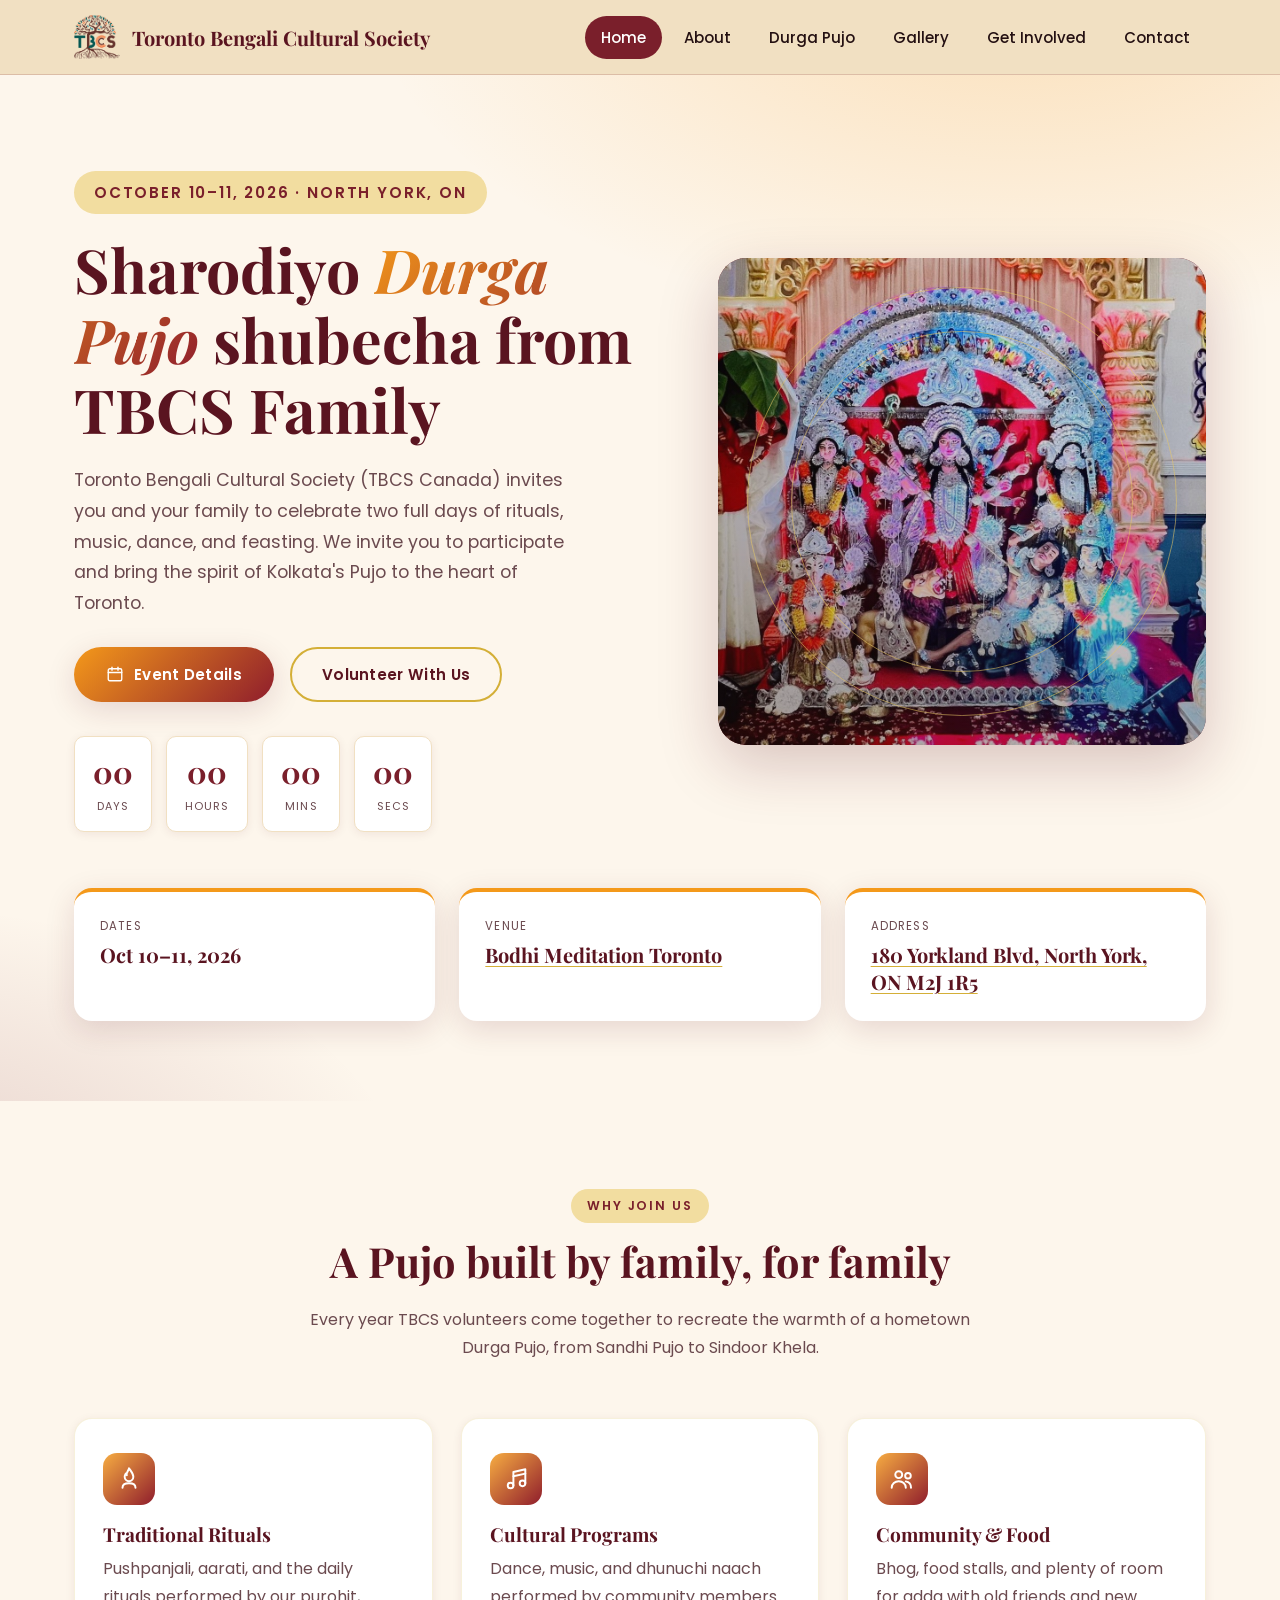
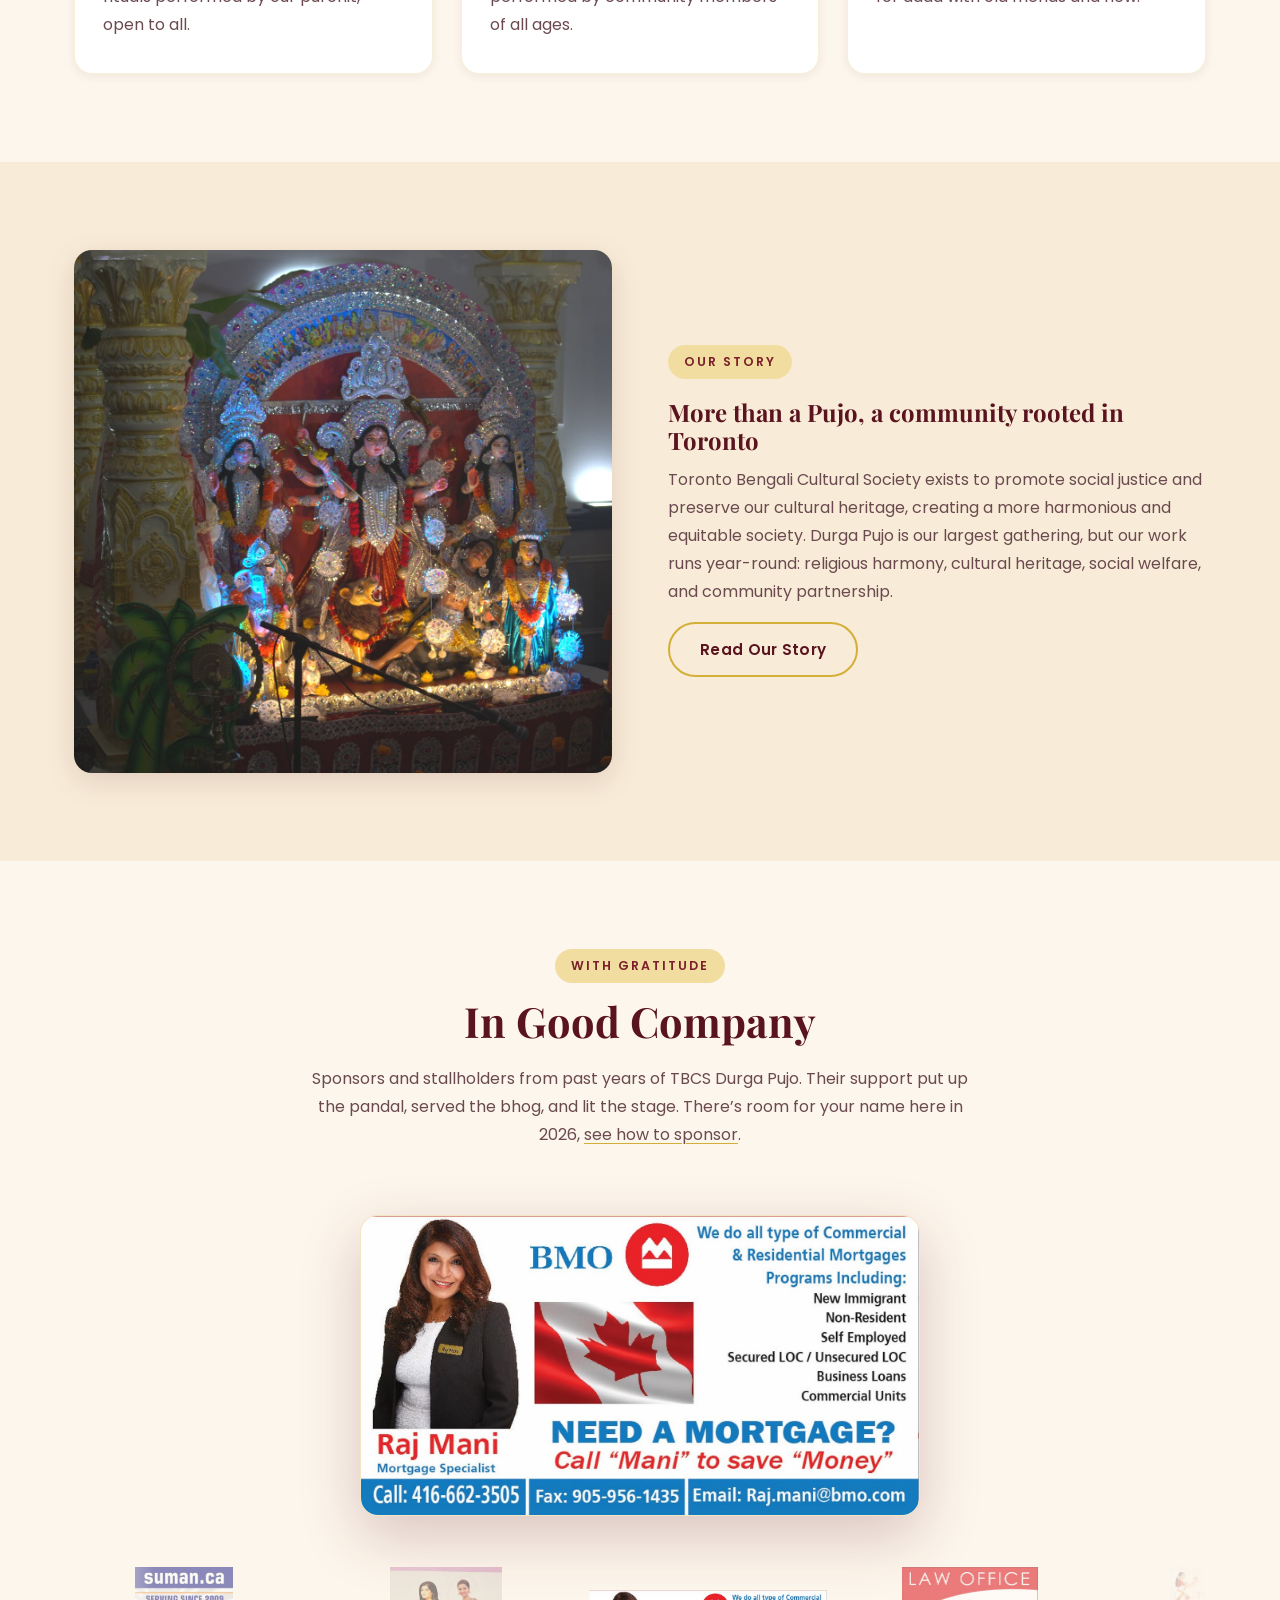
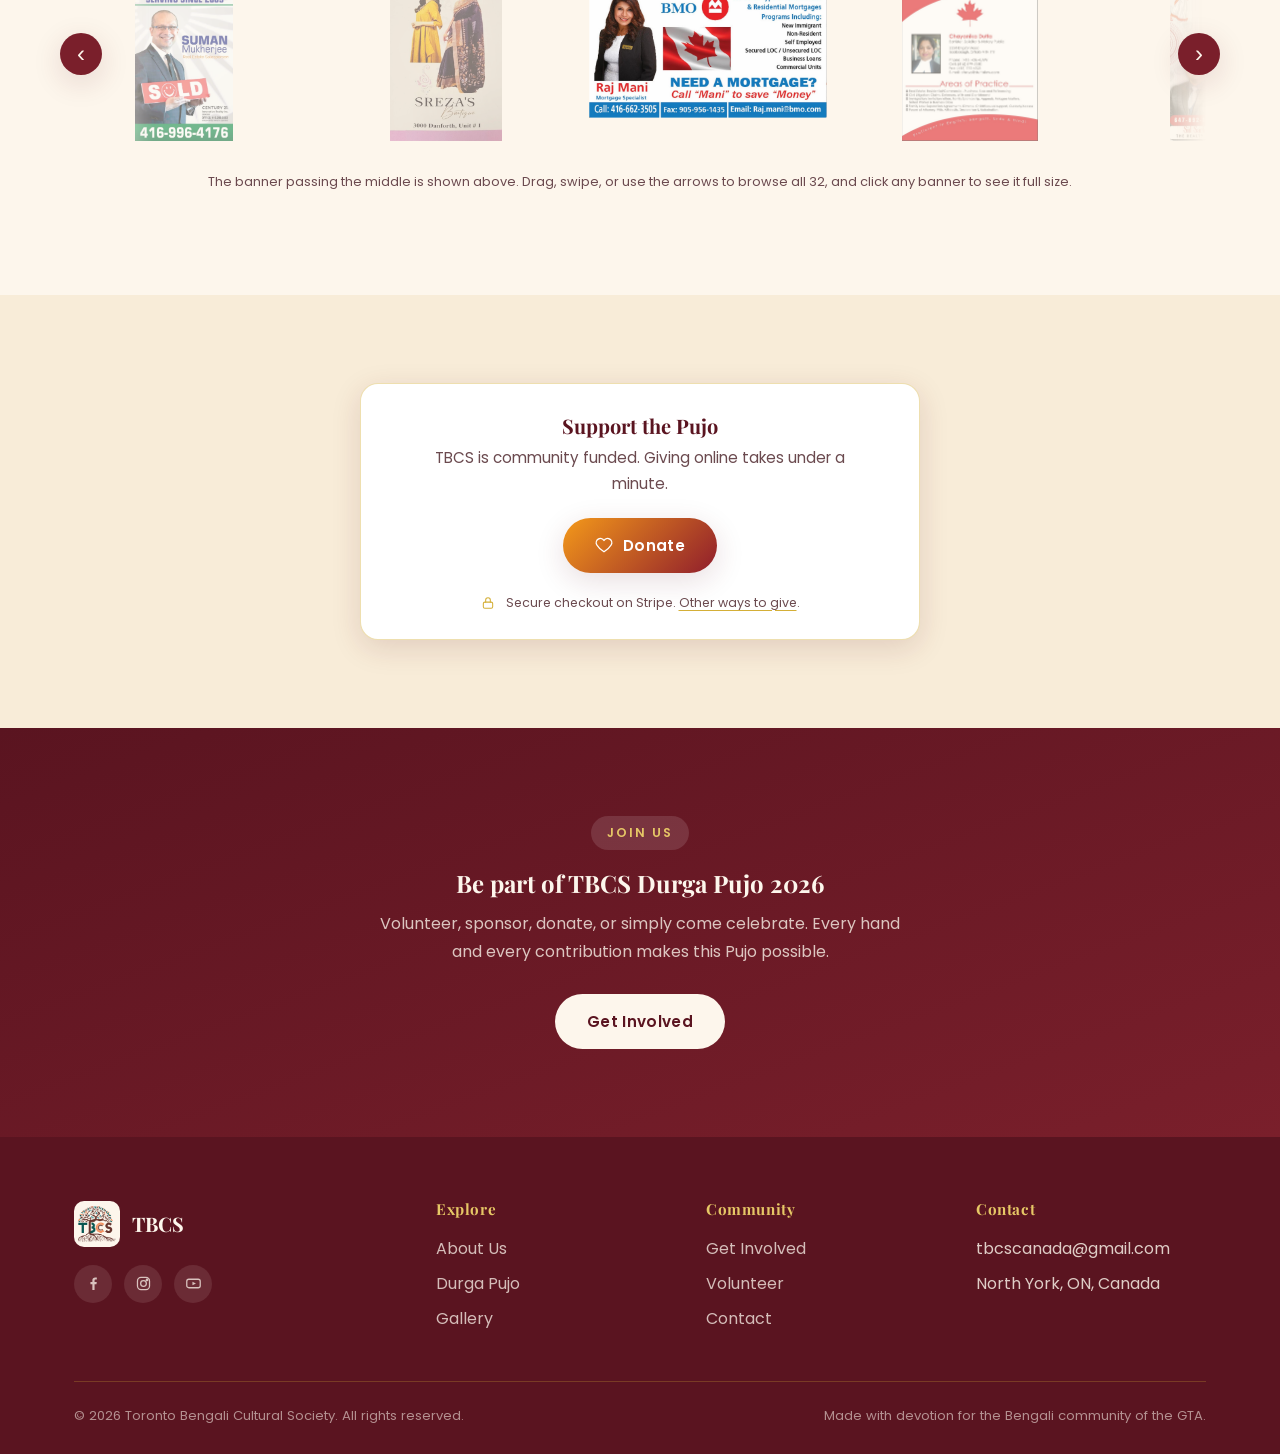
==== index.html @ 7eaf8b59 "Put a compact donate panel on the home page Giving was two clicks away from the page most people lan" ====
<!DOCTYPE html>
<html lang="en">
<head>
<meta charset="UTF-8">
<meta name="viewport" content="width=device-width, initial-scale=1.0">
<title>TBCS Durga Pujo | Toronto Bengali Cultural Society</title>
<meta name="description" content="Join Toronto Bengali Cultural Society (TBCS) for our annual Durga Pujo celebration of rituals, cultural programs, food, and community.">
<link rel="icon" href="images/favicon.png" type="image/png">
<link rel="preconnect" href="https://fonts.googleapis.com">
<link rel="stylesheet" href="css/style.css?v=8ad9af71">
</head>
<body>

<header class="site-header">
  <div class="container nav-inner">
    <a href="index.html" class="brand" title="Toronto Bengali Cultural Society">
      <span class="brand-mark"><img src="images/logo-tree.png" alt="Toronto Bengali Cultural Society logo"></span>
      <span class="brand-text">Toronto Bengali Cultural Society</span>
    </a>
    <nav>
      <ul class="nav-links">
        <li><a href="index.html">Home</a></li>
        <li><a href="about.html">About</a></li>
        <li><a href="events.html">Durga Pujo</a></li>
        <li><a href="gallery.html">Gallery</a></li>
        <li><a href="donate.html">Get Involved</a></li>
        <li><a href="contact.html">Contact</a></li>
      </ul>
    </nav>
    <button class="nav-toggle" aria-label="Toggle navigation" aria-expanded="false">
      <span></span><span></span><span></span>
    </button>
  </div>
</header>

<main>

  <!-- Hero -->
  <section class="hero">
    <div class="container hero-inner">
      <div>
        <span class="eyebrow">October 10&ndash;11, 2026 &middot; North York, ON</span>
        <h1>Sharodiyo <em>Durga Pujo</em> shubecha from TBCS Family</h1>
        <p class="hero-lede">Toronto Bengali Cultural Society (TBCS Canada) invites you and your family to celebrate two full days of rituals, music, dance, and feasting. We invite you to participate and bring the spirit of Kolkata's Pujo to the heart of Toronto.</p>
        <div class="hero-actions">
          <a href="events.html" class="btn btn-primary">
            <svg width="18" height="18" viewBox="0 0 24 24" fill="none" stroke="currentColor" stroke-width="1.8" stroke-linecap="round" stroke-linejoin="round"><rect x="3" y="5" width="18" height="16" rx="2"/><path d="M3 10h18"/><path d="M8 3v4"/><path d="M16 3v4"/></svg>
            Event Details
          </a>
          <a href="donate.html#volunteer" class="btn btn-outline">Volunteer With Us</a>
        </div>

        <div class="countdown" data-countdown="2026-10-10T08:00:00" aria-label="Countdown to Durga Pujo">
          <div class="unit"><span class="num" data-days>00</span><span class="label">Days</span></div>
          <div class="unit"><span class="num" data-hours>00</span><span class="label">Hours</span></div>
          <div class="unit"><span class="num" data-minutes>00</span><span class="label">Mins</span></div>
          <div class="unit"><span class="num" data-seconds>00</span><span class="label">Secs</span></div>
        </div>
      </div>

      <div class="hero-art">
        <img src="images/hero-durga-idol.jpg" alt="Ma Durga idol at a TBCS Durga Pujo pandal" class="hero-art-img">
        <div class="ring r1"></div>
        <div class="ring r2"></div>
      </div>
    </div>

    <div class="container">
      <div class="info-strip reveal">
        <div class="info-card">
          <div class="label">Dates</div>
          <div class="value">Oct 10&ndash;11, 2026</div>
        </div>
        <div class="info-card">
          <div class="label">Venue</div>
          <div class="value"><a href="https://www.bodhimeditationtoronto.org/en/" target="_blank" rel="noopener" class="link-underline">Bodhi Meditation Toronto</a></div>
        </div>
        <div class="info-card">
          <div class="label">Address</div>
          <div class="value"><a href="https://www.google.com/maps/search/?api=1&amp;query=Bodhi+Meditation+Toronto%2C+180+Yorkland+Blvd%2C+North+York%2C+ON+M2J+1R5" target="_blank" rel="noopener" class="link-underline">180 Yorkland Blvd, North York, ON M2J 1R5</a></div>
        </div>
      </div>
    </div>
  </section>

  <!-- Highlights -->
  <section>
    <div class="container">
      <div class="section-head reveal">
        <span class="eyebrow">Why join us</span>
        <h2>A Pujo built by family, for family</h2>
        <p>Every year TBCS volunteers come together to recreate the warmth of a hometown Durga Pujo, from Sandhi Pujo to Sindoor Khela.</p>
      </div>
      <div class="grid grid-3">
        <div class="card reveal">
          <div class="icon"><svg viewBox="0 0 24 24" fill="none" stroke="currentColor" stroke-width="1.8" stroke-linecap="round" stroke-linejoin="round"><path d="M12 2c2 3 4 5 4 8a4 4 0 0 1-8 0c0-1.2.5-2 1-3 .3 1 1 1.5 1 1.5C9 6 12 4 12 2z"/><path d="M6 20c0-3 2.5-4 6-4s6 1 6 4"/></svg></div>
          <h3>Traditional Rituals</h3>
          <p>Pushpanjali, aarati, and the daily rituals performed by our purohit, open to all.</p>
        </div>
        <div class="card reveal reveal-delay-1">
          <div class="icon"><svg viewBox="0 0 24 24" fill="none" stroke="currentColor" stroke-width="1.8" stroke-linecap="round" stroke-linejoin="round"><circle cx="7" cy="18" r="2.6"/><circle cx="18" cy="16" r="2.6"/><path d="M9.6 18V5.5L20.6 3v13"/><path d="M9.6 9.5L20.6 7"/></svg></div>
          <h3>Cultural Programs</h3>
          <p>Dance, music, and dhunuchi naach performed by community members of all ages.</p>
        </div>
        <div class="card reveal reveal-delay-2">
          <div class="icon"><svg viewBox="0 0 24 24" fill="none" stroke="currentColor" stroke-width="1.8" stroke-linecap="round" stroke-linejoin="round"><circle cx="9" cy="8" r="3.2"/><path d="M2.5 20c0-3.5 3-6 6.5-6s6.5 2.5 6.5 6"/><circle cx="17.5" cy="9" r="2.6"/><path d="M15.5 14.2c2.7.5 4.8 2.5 4.8 5.8"/></svg></div>
          <h3>Community & Food</h3>
          <p>Bhog, food stalls, and plenty of room for adda with old friends and new.</p>
        </div>
      </div>
    </div>
  </section>

  <!-- About teaser -->
  <section class="section-alt">
    <div class="container two-col">
      <div class="reveal">
        <img src="images/story-durga-idol.jpg" alt="Ma Durga and her children on the decorated TBCS pandal" loading="lazy" style="width:100%; border-radius: var(--radius-md); box-shadow: var(--shadow-md);">
      </div>
      <div class="reveal reveal-delay-1">
        <span class="eyebrow">Our Story</span>
        <h2>More than a Pujo, a community rooted in Toronto</h2>
        <p>Toronto Bengali Cultural Society exists to promote social justice and preserve our cultural heritage, creating a more harmonious and equitable society. Durga Pujo is our largest gathering, but our work runs year-round: religious harmony, cultural heritage, social welfare, and community partnership.</p>
        <a href="about.html" class="btn btn-outline">Read Our Story</a>
      </div>
    </div>
  </section>

  <!-- Sponsors -->
  <section>
    <div class="container">
      <div class="section-head reveal">
        <span class="eyebrow">With Gratitude</span>
        <h2>In Good Company</h2>
        <p>Sponsors and stallholders from past years of TBCS Durga Pujo. Their support put up the pandal, served the bhog, and lit the stage. There&rsquo;s room for your name here in 2026, <a href="donate.html#sponsor" class="link-underline">see how to sponsor</a>.</p>
      </div>

      <div class="sponsor-show reveal" data-sponsor-show>
        <div class="sponsor-stage">
          <img src="images/sponsors/sponsor-01.jpg" class="is-current" alt="Sponsor banner">
          <img alt="" aria-hidden="true">
        </div>
        <div class="sponsor-strip-wrap">
          <div class="sponsor-strip" tabindex="0" role="region" aria-label="Our sponsors">
            <div class="sponsor-roll">
              <img src="images/sponsors/sponsor-01.jpg" width="1092" height="1400" alt="Sponsor banner" loading="lazy" draggable="false">
              <img src="images/sponsors/sponsor-02.jpg" width="995" height="1400" alt="Sponsor banner" loading="lazy" draggable="false">
              <img src="images/sponsors/sponsor-03.jpg" width="1275" height="825" alt="Sponsor banner" loading="lazy" draggable="false">
              <img src="images/sponsors/sponsor-04.jpg" width="516" height="768" alt="Sponsor banner" loading="lazy" draggable="false">
              <img src="images/sponsors/sponsor-05.jpg" width="1123" height="1400" alt="Sponsor banner" loading="lazy" draggable="false">
              <img src="images/sponsors/sponsor-06.jpg" width="871" height="1120" alt="Sponsor banner" loading="lazy" draggable="false">
              <img src="images/sponsors/sponsor-07.jpg" width="1080" height="1080" alt="Sponsor banner" loading="lazy" draggable="false">
              <img src="images/sponsors/sponsor-08.jpg" width="544" height="744" alt="Sponsor banner" loading="lazy" draggable="false">
              <img src="images/sponsors/sponsor-09.jpg" width="747" height="1120" alt="Sponsor banner" loading="lazy" draggable="false">
              <img src="images/sponsors/sponsor-10.jpg" width="1400" height="800" alt="Sponsor banner" loading="lazy" draggable="false">
              <img src="images/sponsors/sponsor-11.jpg" width="991" height="793" alt="Sponsor banner" loading="lazy" draggable="false">
              <img src="images/sponsors/sponsor-12.jpg" width="1080" height="1080" alt="Sponsor banner" loading="lazy" draggable="false">
              <img src="images/sponsors/sponsor-13.jpg" width="1181" height="1400" alt="Sponsor banner" loading="lazy" draggable="false">
              <img src="images/sponsors/sponsor-14.jpg" width="725" height="463" alt="Sponsor banner" loading="lazy" draggable="false">
              <img src="images/sponsors/sponsor-15.jpg" width="1234" height="710" alt="Sponsor banner" loading="lazy" draggable="false">
              <img src="images/sponsors/sponsor-16.jpg" width="1400" height="830" alt="Sponsor banner" loading="lazy" draggable="false">
              <img src="images/sponsors/sponsor-17.jpg" width="1400" height="823" alt="Sponsor banner" loading="lazy" draggable="false">
              <img src="images/sponsors/sponsor-18.jpg" width="736" height="1400" alt="Sponsor banner" loading="lazy" draggable="false">
              <img src="images/sponsors/sponsor-19.jpg" width="933" height="1400" alt="Sponsor banner" loading="lazy" draggable="false">
              <img src="images/sponsors/sponsor-20.jpg" width="1080" height="1350" alt="Sponsor banner" loading="lazy" draggable="false">
              <img src="images/sponsors/sponsor-21.jpg" width="1080" height="1350" alt="Sponsor banner" loading="lazy" draggable="false">
              <img src="images/sponsors/sponsor-22.jpg" width="1400" height="1082" alt="Sponsor banner" loading="lazy" draggable="false">
              <img src="images/sponsors/sponsor-23.jpg" width="594" height="1400" alt="Sponsor banner" loading="lazy" draggable="false">
              <img src="images/sponsors/sponsor-24.jpg" width="1000" height="699" alt="Sponsor banner" loading="lazy" draggable="false">
              <img src="images/sponsors/sponsor-25.jpg" width="1400" height="700" alt="Sponsor banner" loading="lazy" draggable="false">
              <img src="images/sponsors/sponsor-26.jpg" width="1400" height="693" alt="Sponsor banner" loading="lazy" draggable="false">
              <img src="images/sponsors/sponsor-27.jpg" width="1400" height="837" alt="Sponsor banner" loading="lazy" draggable="false">
              <img src="images/sponsors/sponsor-28.jpg" width="536" height="1280" alt="Sponsor banner" loading="lazy" draggable="false">
              <img src="images/sponsors/sponsor-29.jpg" width="1125" height="1000" alt="Sponsor banner" loading="lazy" draggable="false">
              <img src="images/sponsors/sponsor-30.jpg" width="587" height="1038" alt="Sponsor banner" loading="lazy" draggable="false">
              <img src="images/sponsors/sponsor-31.jpg" width="744" height="1161" alt="Sponsor banner" loading="lazy" draggable="false">
              <img src="images/sponsors/sponsor-32.jpg" width="1400" height="752" alt="Sponsor banner" loading="lazy" draggable="false">
            </div>
          </div>
          <button class="sponsor-nav prev" type="button" aria-label="Scroll sponsors left">&#8249;</button>
          <button class="sponsor-nav next" type="button" aria-label="Scroll sponsors right">&#8250;</button>
        </div>
      </div>
      <p class="sponsor-hint reveal">The banner passing the middle is shown above. Drag, swipe, or use the arrows to browse all 32, and click any banner to see it full size.</p>
    </div>
  </section>

  <!-- Donate -->
  <section class="section-alt">
    <div class="container">
      <div class="donate-panel is-compact reveal">
        <h3>Support the Pujo</h3>
        <p>TBCS is community funded. Giving online takes under a minute.</p>
        <a class="btn btn-primary" href="https://donate.stripe.com/8x200da1Wct45XL9d33Je00"
           target="_blank" rel="noopener noreferrer">
          <svg width="18" height="18" viewBox="0 0 24 24" fill="none" stroke="currentColor" stroke-width="1.8" stroke-linecap="round" stroke-linejoin="round" aria-hidden="true"><path d="M12 21s-7-4.5-9.5-9A5.5 5.5 0 0 1 12 6a5.5 5.5 0 0 1 9.5 6c-2.5 4.5-9.5 9-9.5 9z"/></svg>
          Donate
        </a>
        <p class="donate-note">
          <svg width="14" height="14" viewBox="0 0 24 24" fill="none" stroke="currentColor" stroke-width="1.8" stroke-linecap="round" stroke-linejoin="round" aria-hidden="true"><rect x="4" y="10.5" width="16" height="10.5" rx="2.5"/><path d="M8 10.5V7a4 4 0 0 1 8 0v3.5"/></svg>
          <span>Secure checkout on Stripe. <a href="donate.html" class="link-underline">Other ways to give</a>.</span>
        </p>
      </div>
    </div>
  </section>

  <!-- CTA -->
  <section class="section-dark">
    <div class="container text-center reveal">
      <span class="eyebrow" style="background:rgba(255,255,255,0.12); color: var(--gold-400);">Join Us</span>
      <h2>Be part of TBCS Durga Pujo 2026</h2>
      <p style="max-width:52ch; margin:0 auto 28px;">Volunteer, sponsor, donate, or simply come celebrate. Every hand and every contribution makes this Pujo possible.</p>
      <div class="hero-actions" style="justify-content:center;">
        <a href="donate.html" class="btn btn-light">Get Involved</a>
      </div>
    </div>
  </section>

</main>

<footer class="site-footer">
  <div class="container">
    <div class="footer-grid">
      <div>
        <a href="index.html" class="brand" style="margin-bottom:14px;">
          <span class="brand-mark"><img src="images/logo-tree.png" alt="Toronto Bengali Cultural Society logo"></span>
          <span class="brand-text">TBCS</span>
        </a>
        <div class="social-row">
          <a href="https://www.facebook.com/groups/630479815865087" target="_blank" rel="noopener" aria-label="Facebook"><svg viewBox="0 0 24 24" fill="currentColor"><path d="M13.5 21v-8h2.7l.4-3.1h-3.1V8c0-.9.25-1.5 1.55-1.5H16.7V3.7C16.4 3.66 15.4 3.5 14.3 3.5c-2.3 0-3.9 1.4-3.9 4v2.4H7.7V13h2.7v8h3.1z"/></svg></a>
          <a href="https://www.instagram.com/tbcscanada/" target="_blank" rel="noopener" aria-label="Instagram"><svg viewBox="0 0 24 24" fill="none" stroke="currentColor" stroke-width="1.8"><rect x="3.5" y="3.5" width="17" height="17" rx="5"/><circle cx="12" cy="12" r="4"/><circle cx="17" cy="7" r="1"/></svg></a>
          <a href="https://www.youtube.com/@TorontoBengaliCulturalSociety" target="_blank" rel="noopener" aria-label="YouTube"><svg viewBox="0 0 24 24" fill="none" stroke="currentColor" stroke-width="1.8"><rect x="2.5" y="6" width="19" height="12" rx="3"/><path d="M10.5 9.5l5 2.5-5 2.5z" fill="currentColor" stroke="none"/></svg></a>
        </div>
      </div>
      <div>
        <h4>Explore</h4>
        <ul class="footer-links">
          <li><a href="about.html">About Us</a></li>
          <li><a href="events.html">Durga Pujo</a></li>
          <li><a href="gallery.html">Gallery</a></li>
        </ul>
      </div>
      <div>
        <h4>Community</h4>
        <ul class="footer-links">
          <li><a href="donate.html">Get Involved</a></li>
          <li><a href="donate.html#volunteer">Volunteer</a></li>
          <li><a href="contact.html">Contact</a></li>
        </ul>
      </div>
      <div>
        <h4>Contact</h4>
        <ul class="footer-links">
          <li>tbcscanada@gmail.com</li>
          <li>North York, ON, Canada</li>
        </ul>
      </div>
    </div>
    <div class="footer-bottom">
      <span>&copy; <span id="year"></span> Toronto Bengali Cultural Society. All rights reserved.</span>
      <span>Made with devotion for the Bengali community of the GTA.</span>
    </div>
  </div>
</footer>

<div class="lightbox">
  <button class="lightbox-close" aria-label="Close">&times;</button>
  <div class="lightbox-inner">
    <img class="lightbox-photo" data-lightbox-photo alt="">
  </div>
</div>

<script src="js/main.js?v=b46b5e0e"></script>
</body>
</html>
---- css/style.css ----
/* ===========================================================
   TBCS Durga Pujo — Design System
   =========================================================== */

@import url('https://fonts.googleapis.com/css2?family=Playfair+Display:ital,wght@0,500;0,600;0,700;0,800;1,600&family=Poppins:wght@300;400;500;600;700&display=swap');

:root {
  /* Palette */
  --maroon-900: #5a1420;
  --maroon-800: #7a1f2b;
  --maroon-700: #8f1d2c;
  --maroon-600: #a8283a;
  --gold-500: #d4af37;
  --gold-400: #e6c766;
  --gold-300: #f2ddA0;
  --marigold-500: #f4991a;
  --marigold-400: #f7ad42;
  --cream-100: #fdf6ec;
  --cream-200: #f8ecd8;
  --cream-300: #f1e0c2;
  --ink-900: #241012;
  --ink-700: #3d2226;
  --ink-500: #6b4a4f;

  /* Semantic */
  --bg: var(--cream-100);
  --bg-alt: var(--cream-200);
  --surface: #ffffff;
  --text: var(--ink-900);
  --text-muted: var(--ink-500);
  --primary: var(--maroon-800);
  --primary-dark: var(--maroon-900);
  --accent: var(--marigold-500);
  --accent-gold: var(--gold-500);

  --font-display: 'Playfair Display', Georgia, serif;
  --font-body: 'Poppins', system-ui, -apple-system, sans-serif;

  --shadow-sm: 0 2px 10px rgba(90, 20, 32, 0.08);
  --shadow-md: 0 8px 30px rgba(90, 20, 32, 0.14);
  --shadow-lg: 0 20px 60px rgba(90, 20, 32, 0.22);

  --radius-sm: 10px;
  --radius-md: 18px;
  --radius-lg: 28px;

  --ease: cubic-bezier(0.22, 1, 0.36, 1);
}

/* -------------------- Reset -------------------- */
*, *::before, *::after { box-sizing: border-box; }
html { scroll-behavior: smooth; }
body {
  margin: 0;
  font-family: var(--font-body);
  color: var(--text);
  background: var(--bg);
  -webkit-font-smoothing: antialiased;
  overflow-x: hidden;
}
img { max-width: 100%; display: block; }
a { color: inherit; text-decoration: none; }
ul { list-style: none; margin: 0; padding: 0; }
h1, h2, h3, h4 {
  font-family: var(--font-display);
  line-height: 1.15;
  margin: 0 0 0.5em;
  color: var(--primary-dark);
}
p { line-height: 1.75; color: var(--text-muted); margin: 0 0 1em; }
.container {
  width: 100%;
  max-width: 1180px;
  margin: 0 auto;
  padding: 0 24px;
}

/* -------------------- Decorative background texture -------------------- */
.texture-dots {
  background-image: radial-gradient(var(--gold-400) 1px, transparent 1.5px);
  background-size: 22px 22px;
  opacity: 0.15;
  position: absolute;
  inset: 0;
  pointer-events: none;
}

.alpona-divider {
  width: 100%;
  height: 46px;
  display: block;
  color: var(--gold-500);
}

/* -------------------- Buttons -------------------- */
.btn {
  display: inline-flex;
  align-items: center;
  gap: 10px;
  padding: 14px 30px;
  border-radius: 999px;
  font-weight: 600;
  font-size: 0.95rem;
  letter-spacing: 0.02em;
  border: 2px solid transparent;
  cursor: pointer;
  transition: transform 0.35s var(--ease), box-shadow 0.35s var(--ease), background 0.35s var(--ease), color 0.35s var(--ease);
}
.btn-primary {
  background: linear-gradient(135deg, var(--marigold-500), var(--maroon-700));
  /* Must come after the `background` shorthand, which resets this to padding-box.
     With padding-box the 2px transparent border sits outside the gradient's tile,
     so the image repeats and the ring shows the opposite end of the ramp — a
     visible seam around the button. */
  background-origin: border-box;
  color: #fff;
  box-shadow: var(--shadow-md);
}
.btn-primary:hover { transform: translateY(-3px); box-shadow: var(--shadow-lg); }
.btn-outline {
  background: transparent;
  border-color: var(--gold-500);
  color: var(--primary-dark);
}
.btn-outline:hover { background: var(--gold-500); color: #fff; transform: translateY(-3px); }
.btn-light {
  background: var(--cream-100);
  color: var(--primary-dark);
}
.btn-light:hover { transform: translateY(-3px); box-shadow: var(--shadow-md); }

/* -------------------- Header / Nav -------------------- */
.site-header {
  position: sticky;
  top: 0;
  z-index: 200;
  background: var(--cream-300);
  border-bottom: 1px solid rgba(122, 31, 43, 0.18);
  transition: box-shadow 0.3s var(--ease), background 0.3s var(--ease);
}
.site-header.scrolled { box-shadow: var(--shadow-sm); }
.nav-inner {
  display: flex;
  align-items: center;
  justify-content: space-between;
  padding: 14px 24px;
}
.brand {
  display: flex;
  align-items: center;
  gap: 12px;
  font-family: var(--font-display);
  font-weight: 700;
  font-size: 1.25rem;
  color: var(--primary-dark);
}
.brand-mark {
  width: 46px;
  height: 46px;
  border-radius: 10px;
  display: flex;
  align-items: center;
  justify-content: center;
  flex-shrink: 0;
}
.brand-mark img { width: 100%; height: 100%; object-fit: contain; }
/* the tree mark is dark brown/teal, so it needs a light plate on dark surfaces */
.site-footer .brand-mark { background: var(--cream-100); padding: 4px; }

/* Durga-face mark, used on Durga Pujo pages only */
.pujo-mark { display: block; width: 104px; height: 104px; margin: 0 auto 20px; object-fit: contain; }
.brand-text .sub { display: block; font-family: var(--font-body); font-weight: 500; font-size: 0.62rem; letter-spacing: 0.14em; color: var(--marigold-500); text-transform: uppercase; }

.nav-links {
  display: flex;
  align-items: center;
  gap: 6px;
}
.nav-links a {
  position: relative;
  /* Must be block: the flex items are the <li>s, so an inline <a> would not let
     its vertical padding affect layout — the pill would paint over its neighbours. */
  display: block;
  padding: 10px 16px;
  font-weight: 500;
  font-size: 0.94rem;
  color: var(--text);
  border-radius: 999px;
  transition: color 0.25s var(--ease), background 0.25s var(--ease);
}
.nav-links a:hover { color: var(--maroon-800); background: var(--cream-200); }
.nav-links a.active { color: #fff; background: var(--primary); }

.nav-toggle {
  display: none;
  flex-direction: column;
  gap: 5px;
  background: none;
  border: none;
  cursor: pointer;
  padding: 8px;
}
.nav-toggle span {
  width: 26px;
  height: 2.5px;
  background: var(--primary-dark);
  border-radius: 2px;
  transition: transform 0.3s var(--ease), opacity 0.3s var(--ease);
}
.nav-toggle.open span:nth-child(1) { transform: translateY(7.5px) rotate(45deg); }
.nav-toggle.open span:nth-child(2) { opacity: 0; }
.nav-toggle.open span:nth-child(3) { transform: translateY(-7.5px) rotate(-45deg); }

/* -------------------- Hero -------------------- */
.hero {
  position: relative;
  overflow: hidden;
  padding: 96px 0 80px;
  background: radial-gradient(1100px 600px at 80% -10%, rgba(244, 153, 26, 0.25), transparent 60%),
              radial-gradient(900px 500px at -10% 110%, rgba(122, 31, 43, 0.18), transparent 60%),
              var(--cream-100);
}
.hero-inner {
  position: relative;
  z-index: 2;
  display: grid;
  grid-template-columns: 1.1fr 0.9fr;
  gap: 48px;
  align-items: center;
}
.eyebrow {
  display: inline-flex;
  align-items: center;
  gap: 8px;
  font-size: 0.78rem;
  font-weight: 600;
  letter-spacing: 0.16em;
  text-transform: uppercase;
  color: var(--maroon-800);
  background: var(--gold-300);
  padding: 8px 16px;
  border-radius: 999px;
  margin-bottom: 20px;
}
/* the hero's eyebrow carries the event dates, so it earns more weight than the
   section labels that share this class elsewhere */
.hero .eyebrow {
  font-size: 0.95rem;
  letter-spacing: 0.12em;
  padding: 10px 20px;
}
.hero h1 {
  font-size: clamp(2.4rem, 5vw, 3.8rem);
  margin-bottom: 0.35em;
}
.hero h1 em {
  font-style: italic;
  background: linear-gradient(135deg, var(--marigold-500), var(--maroon-700));
  -webkit-background-clip: text;
  background-clip: text;
  color: transparent;
}
.hero-lede { font-size: 1.1rem; max-width: 46ch; }
.hero-actions { display: flex; gap: 16px; flex-wrap: wrap; margin-top: 28px; }

.hero-art {
  position: relative;
  aspect-ratio: 1/1;
  border-radius: var(--radius-lg);
  background: linear-gradient(160deg, var(--maroon-800), var(--maroon-900));
  box-shadow: var(--shadow-lg);
  display: flex;
  align-items: center;
  justify-content: center;
  overflow: hidden;
}
.hero-art-img {
  position: absolute;
  inset: 0;
  width: 100%;
  height: 100%;
  object-fit: cover;
  z-index: 1;
}
.hero-art::after {
  content: '';
  position: absolute;
  inset: 0;
  z-index: 1;
  background: linear-gradient(200deg, rgba(90, 20, 32, 0.02) 0%, rgba(36, 16, 18, 0.38) 100%);
  pointer-events: none;
}
.hero-art .ring {
  position: absolute;
  border: 1.5px solid rgba(230, 199, 102, 0.55);
  border-radius: 50%;
  z-index: 2;
  pointer-events: none;
}
.hero-art .ring.r1 { width: 70%; height: 70%; animation: spin 40s linear infinite; }
.hero-art .ring.r2 { width: 88%; height: 88%; animation: spin 60s linear infinite reverse; }
.hero-art svg { position: relative; z-index: 2; width: 46%; height: 46%; color: var(--gold-400); }
@keyframes spin { to { transform: rotate(360deg); } }

/* Countdown */
.countdown {
  display: flex;
  gap: 14px;
  margin-top: 34px;
  flex-wrap: wrap;
}
.countdown .unit {
  background: var(--surface);
  border-radius: var(--radius-sm);
  padding: 14px 18px;
  min-width: 76px;
  text-align: center;
  box-shadow: var(--shadow-sm);
  border: 1px solid var(--cream-300);
}
.countdown .unit .num {
  font-family: var(--font-display);
  font-size: 1.9rem;
  font-weight: 700;
  color: var(--maroon-800);
  display: block;
  font-variant-numeric: tabular-nums;
}
.countdown .unit .label {
  font-size: 0.68rem;
  letter-spacing: 0.1em;
  text-transform: uppercase;
  color: var(--text-muted);
}

/* -------------------- Sections -------------------- */
section { position: relative; padding: 88px 0; }
.section-alt { background: var(--bg-alt); }
.section-dark {
  background: linear-gradient(160deg, var(--maroon-900), var(--maroon-800));
  color: var(--cream-100);
}
.section-dark h2, .section-dark h3 { color: var(--cream-100); }
.section-dark p { color: rgba(253, 246, 236, 0.78); }

.section-head { max-width: 680px; margin: 0 auto 56px; text-align: center; }
.section-head .eyebrow { margin-bottom: 14px; }
.section-head h2 { font-size: clamp(1.9rem, 3.4vw, 2.6rem); }

/* Reveal on scroll */
.reveal { opacity: 0; transform: translateY(28px); transition: opacity 0.8s var(--ease), transform 0.8s var(--ease); }
.reveal.is-visible { opacity: 1; transform: translateY(0); }
.reveal-delay-1 { transition-delay: 0.1s; }
.reveal-delay-2 { transition-delay: 0.2s; }
.reveal-delay-3 { transition-delay: 0.3s; }

/* -------------------- Cards -------------------- */
.grid { display: grid; gap: 28px; }
.grid-3 { grid-template-columns: repeat(3, 1fr); }
.grid-4 { grid-template-columns: repeat(4, 1fr); }
.grid-2 { grid-template-columns: repeat(2, 1fr); }

.card {
  background: var(--surface);
  border-radius: var(--radius-md);
  padding: 34px 28px;
  box-shadow: var(--shadow-sm);
  border: 1px solid rgba(212, 175, 55, 0.18);
  transition: transform 0.4s var(--ease), box-shadow 0.4s var(--ease);
  display: flex;
  flex-direction: column;
}
/* Pin a card's action to the bottom so buttons line up across a row of cards whose
   blurbs are different lengths. Scoped to cards inside a .grid, because that is the
   only case where alignment matters: on a standalone card there is no free space for
   margin-top:auto to absorb, so it collapses to 0 and eats the button's spacing. */
.grid .card > .btn { margin-top: auto; align-self: flex-start; }
/* margin-top:auto collapses to 0 in the tallest card of the row, which would leave
   its button touching the text — keep a floor under it */
.grid .card > *:has(+ .btn) { margin-bottom: 20px; }
.card:hover { transform: translateY(-8px); box-shadow: var(--shadow-md); }
.card .icon {
  width: 52px;
  height: 52px;
  border-radius: 14px;
  background: linear-gradient(135deg, var(--marigold-400), var(--maroon-700));
  color: #fff;
  display: flex;
  align-items: center;
  justify-content: center;
  margin-bottom: 18px;
}
.card .icon svg { width: 26px; height: 26px; }
.card h3 { font-size: 1.2rem; margin-bottom: 10px; }
.card p { margin-bottom: 0; }

/* -------------------- Placeholder blocks -------------------- */

/* -------------------- Schedule (Events page) -------------------- */
.schedule-grid { display: grid; grid-template-columns: 1fr 1fr; gap: 32px; }
.schedule-day {
  background: var(--surface);
  border-radius: var(--radius-md);
  box-shadow: var(--shadow-md);
  border-top: 4px solid var(--marigold-500);
  padding: 30px 28px;
}
.schedule-day h3 { font-size: 1.3rem; color: var(--maroon-800); margin-bottom: 2px; }
.schedule-date { display: block; font-size: 0.78rem; letter-spacing: 0.08em; text-transform: uppercase; color: var(--text-muted); margin-bottom: 20px; }
.schedule-list { list-style: none; margin: 0; padding: 0; }
.schedule-row { display: flex; gap: 16px; padding: 10px 0; border-bottom: 1px dashed var(--gold-300); }
.schedule-row:last-child { border-bottom: none; }
.schedule-time { flex: 0 0 100px; font-weight: 700; font-size: 0.82rem; color: var(--marigold-500); padding-top: 1px; }
.schedule-desc { flex: 1; font-size: 0.92rem; color: var(--ink-700); margin: 0; line-height: 1.5; }

/* -------------------- Info strip -------------------- */
.info-strip {
  display: grid;
  grid-template-columns: repeat(3, 1fr);
  gap: 24px;
  margin-top: 56px;
  position: relative;
  z-index: 3;
}
.info-card {
  background: var(--surface);
  border-radius: var(--radius-md);
  padding: 26px;
  box-shadow: var(--shadow-md);
  border-top: 4px solid var(--marigold-500);
}
.info-card .label { font-size: 0.72rem; letter-spacing: 0.1em; text-transform: uppercase; color: var(--text-muted); margin-bottom: 6px; }
.info-card .value { font-family: var(--font-display); font-size: 1.25rem; font-weight: 700; color: var(--primary-dark); }

/* -------------------- Donate panel -------------------- */
.donate-panel {
  max-width: 700px;
  margin: 0 auto 46px;
  padding: 40px 34px 34px;
  text-align: center;
  background: var(--surface);
  border: 1px solid rgba(212, 175, 55, 0.4);
  border-radius: var(--radius-md);
  box-shadow: var(--shadow-md);
}
.donate-panel h3 { font-size: 1.55rem; margin-bottom: 12px; }
/* :not() keeps this off the note below, which is also a direct child p. Plain
   ".donate-panel > p" outranks ".donate-note" on specificity, and silently took
   over its margin and width. */
.donate-panel > p:not(.donate-note) { max-width: 46ch; margin: 0 auto 26px; }
/* The reassurance sits left-aligned inside a centred panel on purpose: it is
   the one part here meant to be read as sentences rather than scanned. */
.donate-note {
  display: flex;
  gap: 11px;
  max-width: 54ch;
  margin: 30px auto 0;
  text-align: left;
  font-size: 0.82rem;
  line-height: 1.65;
  color: var(--text-muted);
}
.donate-note svg { flex: 0 0 auto; margin-top: 3px; color: var(--gold-500); }

/* Compact variant for the home page, where donating is one option among
   several rather than the point of the page. */
.donate-panel.is-compact {
  max-width: 560px;
  margin-bottom: 0;
  padding: 30px 28px 26px;
}
.donate-panel.is-compact h3 { font-size: 1.25rem; margin-bottom: 8px; }
.donate-panel.is-compact > p:not(.donate-note) { margin-bottom: 20px; font-size: 0.95rem; }
.donate-panel.is-compact .donate-note {
  margin-top: 20px;
  font-size: 0.78rem;
  max-width: none;
  justify-content: center;
  text-align: center;
}
@media (max-width: 560px) {
  .donate-panel.is-compact { padding: 24px 20px 22px; }
}
@media (max-width: 600px) {
  .donate-panel { padding: 30px 22px 26px; }
}

/* -------------------- Sponsor show -------------------- */
/* An enlarged stage sitting on top of a strip that rolls on its own. Whichever
   banner is passing the middle of the strip is the one blown up above it. */
.sponsor-stage {
  position: relative;
  height: 320px;
  display: flex;
  align-items: center;
  justify-content: center;
  margin-bottom: 26px;
}
.sponsor-stage img {
  position: absolute;
  max-height: 100%;
  max-width: min(100%, 560px);
  width: auto;
  object-fit: contain;
  border-radius: var(--radius-md);
  border: 1px solid rgba(212, 175, 55, 0.3);
  background: var(--surface);
  box-shadow: var(--shadow-lg);
  cursor: zoom-in;
  opacity: 0;
  /* Only the visible one takes the click, or the hidden twin would swallow it. */
  pointer-events: none;
  transition: opacity 0.7s var(--ease);
}
.sponsor-stage img.is-current { opacity: 1; pointer-events: auto; }

.sponsor-strip-wrap { position: relative; }
/* A real scroll container, not a transformed track: the drift and the visitor's
   own dragging are then the same motion on the same property, so they can never
   fight each other. JS advances scrollLeft and wraps it at one set. */
.sponsor-strip {
  overflow-x: auto;
  overflow-y: hidden;
  scrollbar-width: none;
  -webkit-overflow-scrolling: touch;
  cursor: grab;
  /* Room for the featured banner to scale up without overflow clipping it. */
  padding: 8px 0;
  /* Fade both ends so banners enter and leave instead of being cut off. */
  -webkit-mask-image: linear-gradient(90deg, transparent, #000 7%, #000 93%, transparent);
  mask-image: linear-gradient(90deg, transparent, #000 7%, #000 93%, transparent);
}
.sponsor-strip::-webkit-scrollbar { display: none; }
.sponsor-strip.is-dragging { cursor: grabbing; }
.sponsor-strip.is-dragging img { pointer-events: none; }
.sponsor-roll {
  display: flex;
  align-items: center;
  width: max-content;
}
.sponsor-nav {
  position: absolute;
  top: 50%;
  transform: translateY(-50%);
  width: 42px;
  height: 42px;
  border-radius: 50%;
  border: none;
  cursor: pointer;
  background: var(--maroon-800);
  color: var(--cream-100);
  font-size: 1.5rem;
  line-height: 1;
  display: flex;
  align-items: center;
  justify-content: center;
  box-shadow: var(--shadow-md);
  z-index: 2;
  transition: background 0.25s var(--ease), transform 0.25s var(--ease);
}
.sponsor-nav:hover { background: var(--marigold-500); transform: translateY(-50%) scale(1.06); }
.sponsor-nav.prev { left: -14px; }
.sponsor-nav.next { right: -14px; }

/* The margin rides on each banner rather than a flex gap: the track is exactly
   two copies of the set, so translating by -50% lands on an identical frame and
   the loop is seamless. A gap would leave one extra gap and make it stutter. */
/* Every banner gets the same size slot, and the banners themselves sit inside
   it. That is what makes the viewing time equal: the roll moves at a constant
   speed, so a wider banner would otherwise hold the stage several times longer
   than a narrow one. The artwork keeps its own shape via object-fit. */
.sponsor-roll img {
  width: 240px;
  height: 190px;
  object-fit: contain;
  padding: 8px;
  flex: 0 0 auto;
  margin-right: 22px;
  cursor: pointer;
  /* No card behind the artwork: the slot is bigger than most banners, so a
     background would show as a white box padding out every odd shape. */
  background: none;
  border: none;
  user-select: none;
  -webkit-user-drag: none;
  opacity: 0.55;
  transition: opacity 0.5s var(--ease), transform 0.5s var(--ease);
}
/* With no box to draw a ring on, the one on the stage is marked by coming
   forward instead. transform does not affect layout, so nothing shifts. */
.sponsor-roll img.is-featured {
  opacity: 1;
  transform: scale(1.06);
}

.sponsor-hint { text-align: center; margin-top: 14px; font-size: 0.8rem; color: var(--text-muted); }

/* -------------------- Gallery -------------------- */
.gallery-grid { display: grid; grid-template-columns: repeat(4, 1fr); grid-auto-rows: 190px; gap: 18px; }
.gallery-item {
  cursor: pointer;
  border-radius: var(--radius-sm);
  overflow: hidden;
  height: 100%;
}
.gallery-item.tall { grid-row: span 2; }
.gallery-photo {
  width: 100%;
  height: 100%;
  object-fit: cover;
  border-radius: var(--radius-sm);
  display: block;
  transition: transform 0.5s var(--ease);
}
.gallery-item:hover .gallery-photo { transform: scale(1.04); }

/* Shared by the gallery tiles and the sponsor banners on Get Involved. */
.lightbox {
  position: fixed;
  inset: 0;
  background: rgba(36, 16, 18, 0.92);
  display: flex;
  align-items: center;
  justify-content: center;
  z-index: 500;
  opacity: 0;
  pointer-events: none;
  transition: opacity 0.3s var(--ease);
  padding: 40px;
}
.lightbox.open { opacity: 1; pointer-events: auto; }
.lightbox-inner { max-width: 720px; width: 100%; }
.lightbox-photo {
  display: block;
  width: 100%;
  max-height: 78vh;
  object-fit: contain;
  border-radius: var(--radius-md);
  box-shadow: var(--shadow-lg);
}
.lightbox-close {
  position: absolute;
  top: 24px;
  right: 32px;
  color: #fff;
  font-size: 2rem;
  background: none;
  border: none;
  cursor: pointer;
  line-height: 1;
}

/* -------------------- Committee cards -------------------- */
.person-card { text-align: center; padding: 30px 22px; }
.person-photo {
  width: 108px;
  height: 108px;
  min-height: 0;
  border-radius: 50%;
  margin: 0 auto 18px;
}
.person-card h3 { font-size: 1.05rem; margin-bottom: 2px; }
.person-role { color: var(--marigold-500); font-weight: 600; font-size: 0.82rem; letter-spacing: 0.04em; text-transform: uppercase; margin-bottom: 12px; }

/* -------------------- Status badge -------------------- */
.pulse-dot {
  width: 10px; height: 10px; border-radius: 50%; background: var(--marigold-500);
  display: inline-block; margin-right: 8px; animation: pulse 1.6s ease-in-out infinite;
}
@keyframes pulse { 0%,100%{ opacity:1; transform:scale(1);} 50%{ opacity:0.4; transform:scale(1.4);} }
.stream-status {
  display: inline-flex; align-items: center; gap: 6px;
  background: rgba(255,255,255,0.08); padding: 8px 16px; border-radius: 999px;
  font-size: 0.8rem; letter-spacing: 0.06em; text-transform: uppercase; margin-bottom: 18px;
}

/* -------------------- Forms -------------------- */
.form-grid { display: grid; gap: 20px; grid-template-columns: 1fr 1fr; }
.form-grid .full { grid-column: 1 / -1; }
/* honeypot — off-screen rather than display:none so bots still fill it in */
.hp-field { position: absolute; left: -9999px; width: 1px; height: 1px; opacity: 0; }
.form-actions { text-align: center; }
.form-status { margin: 16px 0 0; font-size: 0.9rem; min-height: 1.2em; }
.form-status.is-ok { color: var(--maroon-800); font-weight: 600; }
.form-status.is-error { color: #b3261e; font-weight: 600; }
label { display: block; font-weight: 600; font-size: 0.85rem; margin-bottom: 8px; color: var(--primary-dark); }
input, textarea {
  width: 100%;
  padding: 14px 16px;
  border-radius: var(--radius-sm);
  border: 1.5px solid var(--cream-300);
  background: var(--surface);
  font-family: var(--font-body);
  font-size: 0.95rem;
  color: var(--text);
  transition: border-color 0.3s var(--ease), box-shadow 0.3s var(--ease);
}
input:focus, textarea:focus {
  outline: none;
  border-color: var(--marigold-500);
  box-shadow: 0 0 0 4px rgba(244, 153, 26, 0.15);
}
textarea { resize: vertical; min-height: 130px; }

/* inline links that should look clickable in body copy */
.link-underline { text-decoration: underline; text-underline-offset: 3px; text-decoration-thickness: 1px; text-decoration-color: var(--gold-500); transition: color 0.25s var(--ease); }
.link-underline:hover { color: var(--maroon-700); text-decoration-color: var(--maroon-700); }

.venue-map {
  display: block;
  width: 100%;
  height: 340px;
  border: 0;
  border-radius: var(--radius-md);
  box-shadow: var(--shadow-md);
}

/* -------------------- Footer -------------------- */
.site-footer {
  background: var(--maroon-900);
  color: rgba(253, 246, 236, 0.82);
  padding: 64px 0 28px;
}
.footer-grid {
  display: grid;
  grid-template-columns: 1.4fr 1fr 1fr 1fr;
  gap: 40px;
  padding-bottom: 40px;
  border-bottom: 1px solid rgba(212, 175, 55, 0.25);
}
.site-footer h4 { color: var(--gold-400); font-size: 0.95rem; letter-spacing: 0.04em; margin-bottom: 18px; }
.site-footer .brand { color: var(--cream-100); }
.site-footer a { color: rgba(253, 246, 236, 0.75); transition: color 0.25s var(--ease); }
.site-footer a:hover { color: var(--gold-400); }
.footer-links li { margin-bottom: 10px; }
.social-row { display: flex; gap: 12px; margin-top: 18px; }
.social-row a {
  width: 38px; height: 38px; border-radius: 50%;
  background: rgba(253, 246, 236, 0.1);
  display: flex; align-items: center; justify-content: center;
}
.social-row a:hover { background: var(--marigold-500); color: #fff; }
.social-row svg { width: 17px; height: 17px; }
.footer-bottom {
  display: flex; justify-content: space-between; align-items: center;
  padding-top: 24px; font-size: 0.82rem; color: rgba(253, 246, 236, 0.55);
  flex-wrap: wrap; gap: 10px;
}

/* -------------------- Page hero (interior pages) -------------------- */
.page-hero {
  position: relative;
  padding: 74px 0 64px;
  text-align: center;
  background: radial-gradient(900px 400px at 50% -20%, rgba(244, 153, 26, 0.2), transparent 65%), var(--cream-100);
  overflow: hidden;
}
.page-hero h1 { font-size: clamp(2rem, 4vw, 3rem); }
.breadcrumb { font-size: 0.82rem; color: var(--text-muted); letter-spacing: 0.04em; margin-bottom: 16px; }
.breadcrumb span { color: var(--marigold-500); }

/* -------------------- Utility -------------------- */
.text-center { text-align: center; }
.mt-lg { margin-top: 48px; }
.two-col {
  display: grid;
  grid-template-columns: 1fr 1fr;
  gap: 56px;
  align-items: center;
}
.tag-list { display: flex; flex-wrap: wrap; gap: 10px; margin-top: 18px; }
.role-list { display: grid; grid-template-columns: 1fr 1fr; gap: 10px 28px; margin: 20px 0 0; }
.role-list li { display: flex; align-items: center; gap: 10px; font-size: 0.95rem; color: var(--text); }
.role-list li svg { flex-shrink: 0; width: 18px; height: 18px; color: var(--marigold-500); }
.tag {
  background: var(--cream-200);
  color: var(--maroon-800);
  font-size: 0.78rem;
  font-weight: 600;
  padding: 7px 14px;
  border-radius: 999px;
}

.notice-banner {
  display: flex;
  align-items: center;
  gap: 14px;
  background: var(--gold-300);
  color: var(--maroon-900);
  padding: 14px 22px;
  border-radius: var(--radius-sm);
  font-size: 0.88rem;
  font-weight: 500;
  margin-bottom: 40px;
}

/* -------------------- Responsive -------------------- */
@media (max-width: 980px) {
  .hero-inner { grid-template-columns: 1fr; }
  /* width:100% is load-bearing — the auto margins stop this grid item from
     stretching, and its only child is absolutely positioned, so without a
     definite width it collapses to 0 and the hero photo disappears entirely. */
  .hero-art { width: 100%; max-width: 420px; margin: 0 auto; }
  .grid-4 { grid-template-columns: repeat(2, 1fr); }
  .grid-3 { grid-template-columns: repeat(2, 1fr); }
  .info-strip { grid-template-columns: repeat(2, 1fr); }
  .footer-grid { grid-template-columns: 1fr 1fr; }
  .two-col { grid-template-columns: 1fr; }
  .gallery-grid { grid-template-columns: repeat(3, 1fr); }
}
@media (max-width: 900px) {
  .nav-links {
    /* Anchored to the sticky header rather than a hardcoded offset, so the panel
       keeps clearing it if the header's height ever changes. */
    position: absolute;
    top: calc(100% + 8px);
    left: 16px;
    right: 16px;
    flex-direction: column;
    align-items: stretch;
    background: var(--surface);
    border-radius: var(--radius-md);
    padding: 12px;
    box-shadow: var(--shadow-lg);
    transform: translateY(-16px);
    opacity: 0;
    pointer-events: none;
    transition: all 0.3s var(--ease);
  }
  .nav-links.open { transform: translateY(0); opacity: 1; pointer-events: auto; }
  .nav-links a { padding: 14px 18px; }
  .nav-toggle { display: flex; }
}
@media (max-width: 760px) {
  .grid-4, .grid-3, .grid-2 { grid-template-columns: 1fr; }
  .info-strip { grid-template-columns: 1fr; margin-top: 28px; }
  .schedule-grid { grid-template-columns: 1fr; }
  .role-list { grid-template-columns: 1fr; }
  .sponsor-stage { height: 210px; margin-bottom: 18px; }
  .sponsor-roll img { width: 165px; height: 130px; padding: 6px; margin-right: 14px; }
  .sponsor-nav { display: none; }   /* swipe instead */
  .footer-grid { grid-template-columns: 1fr; gap: 32px; }
  .form-grid { grid-template-columns: 1fr; }
  .gallery-grid { grid-template-columns: repeat(2, 1fr); }
  .countdown { justify-content: center; }
  section { padding: 64px 0; }
}
@media (max-width: 560px) {
  /* the full org name plus the mark crowds the header on a phone */
  .brand { font-size: 1rem; gap: 9px; }
  .brand-mark { width: 38px; height: 38px; }
  .pujo-mark { width: 84px; height: 84px; }
  /* keep the date line on one line at 360px without dropping back to the old size */
  .hero .eyebrow { font-size: 0.82rem; letter-spacing: 0.04em; padding: 9px 12px; }

  /* Phones were cramped on two counts at once, which is what made the pages
     feel squeezed. */

  /* 1. Chrome ate the width. The container's 24px and a card's 28px stack up,
     so on a 375px screen a line inside a card had 271px to live in, about 34
     characters. Trimming both gives it 299px without the page looking tight
     against the bezel. */
  .container { padding: 0 18px; }
  .card { padding: 26px 20px; }
  .donate-panel { padding: 28px 20px 24px; }

  /* 2. The headings never got smaller. Their clamp() minimums are reached at
     about 480px and then hold, so a 38px hero line sat in a 327px column and
     broke into four or five. These floors are what a phone actually gets. */
  .hero h1 { font-size: 2rem; }
  .page-hero h1 { font-size: 1.75rem; }
  .section-head h2 { font-size: 1.6rem; }
  .card h3 { font-size: 1.12rem; }
  /* Large display type set at 1.15 reads tight once it wraps this often. */
  h1, h2 { line-height: 1.22; }

  section { padding: 56px 0; }
}
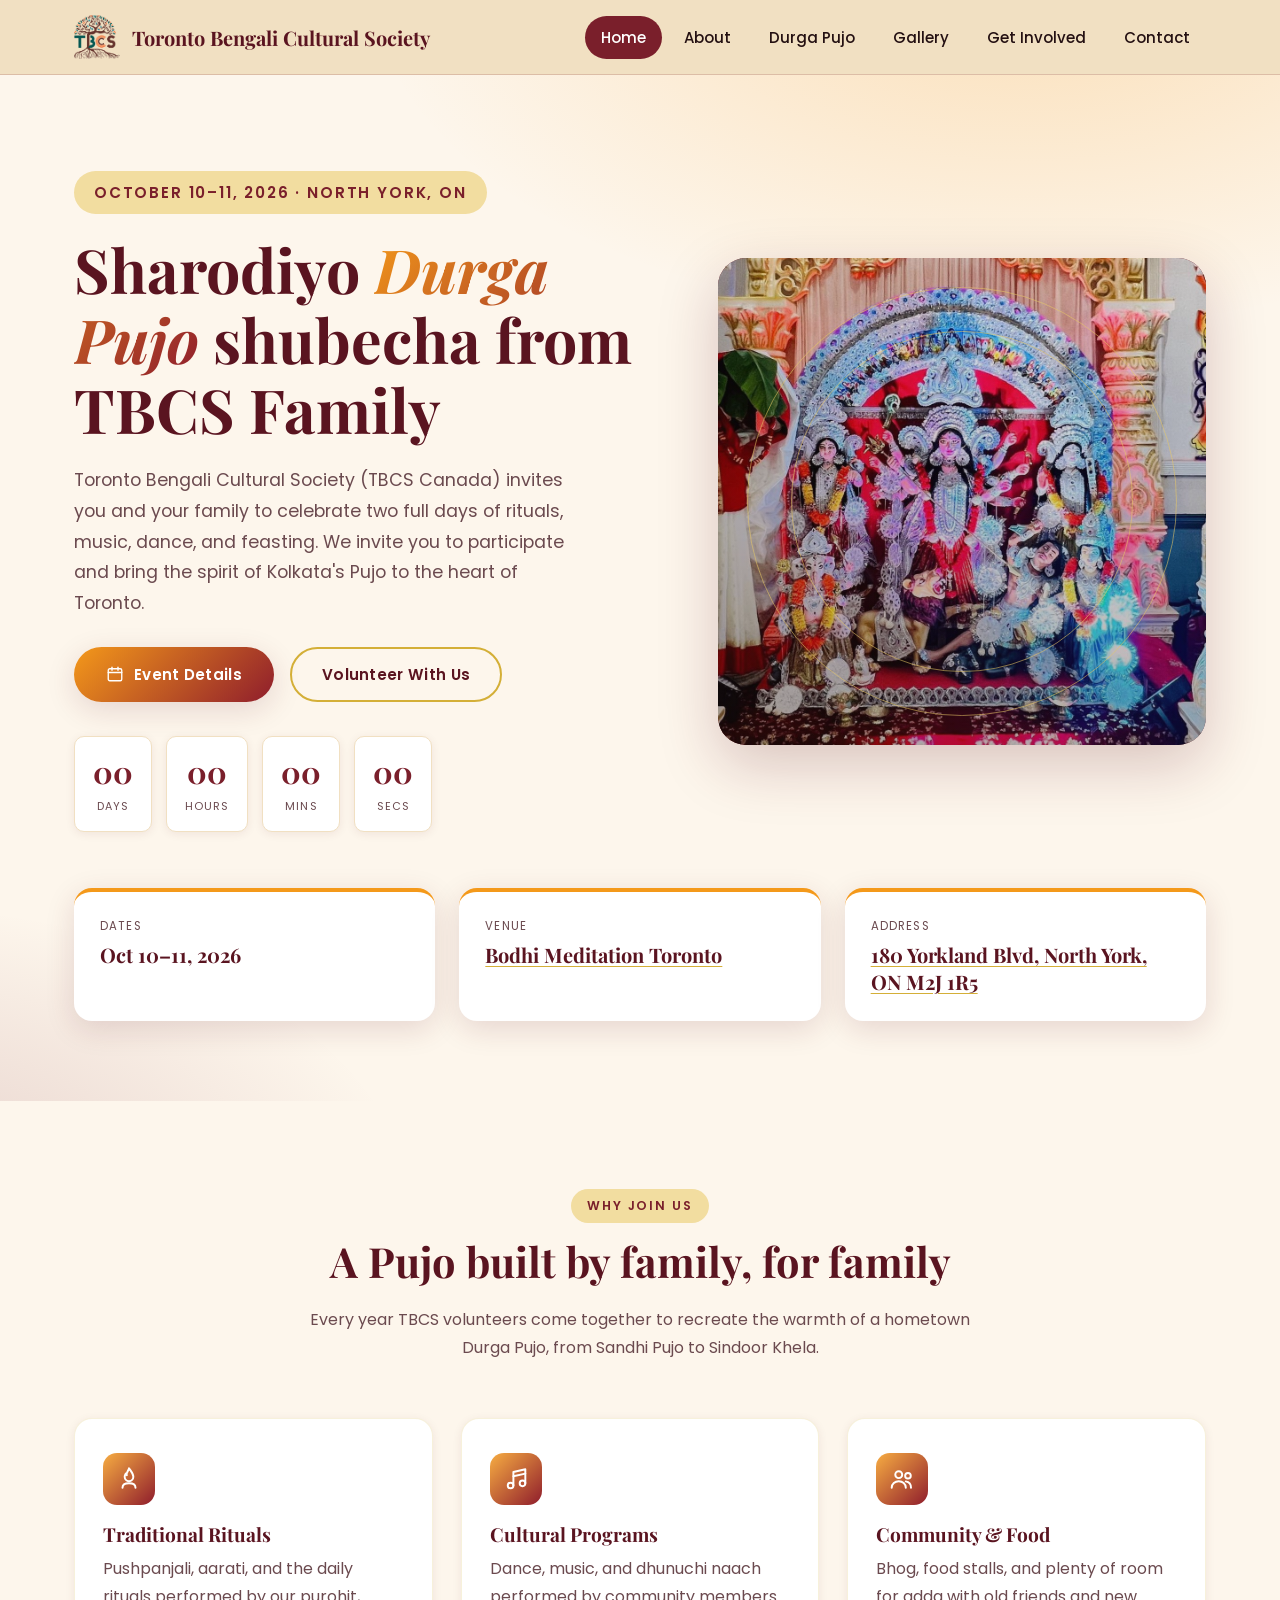
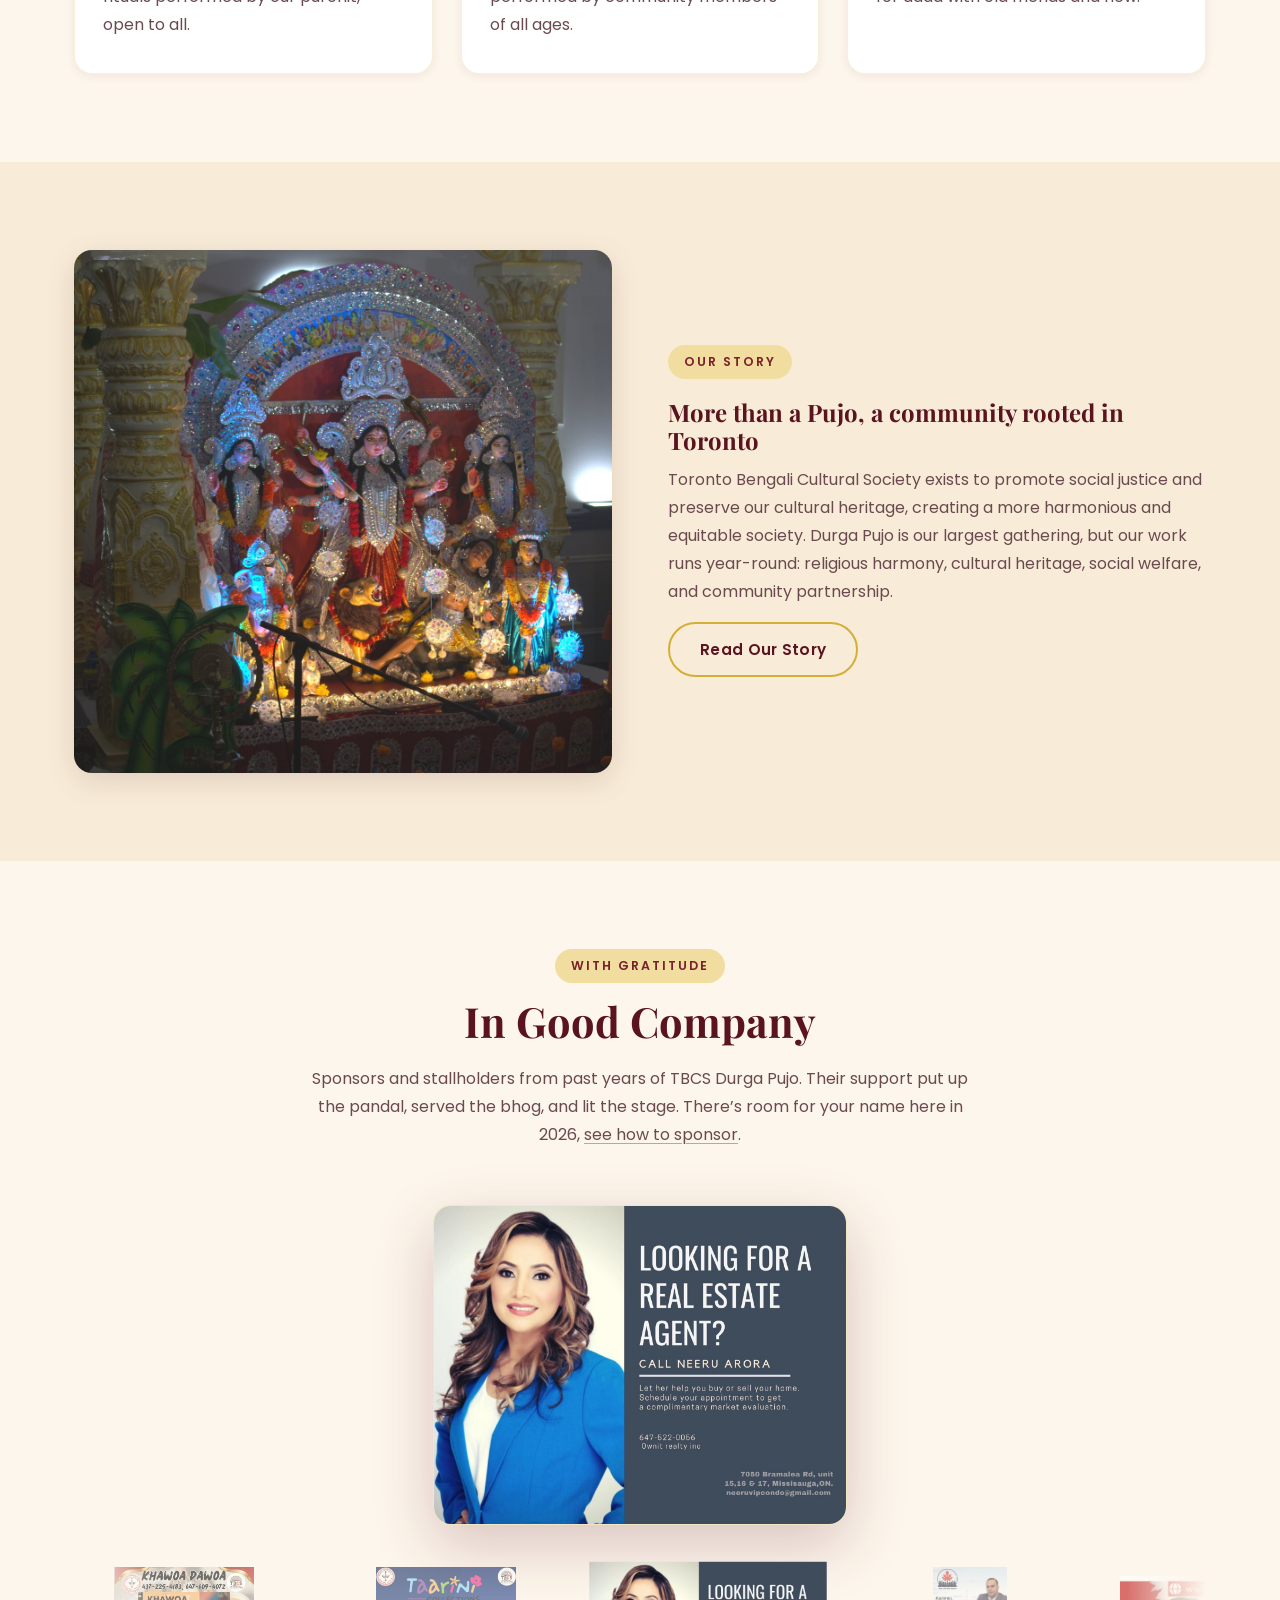
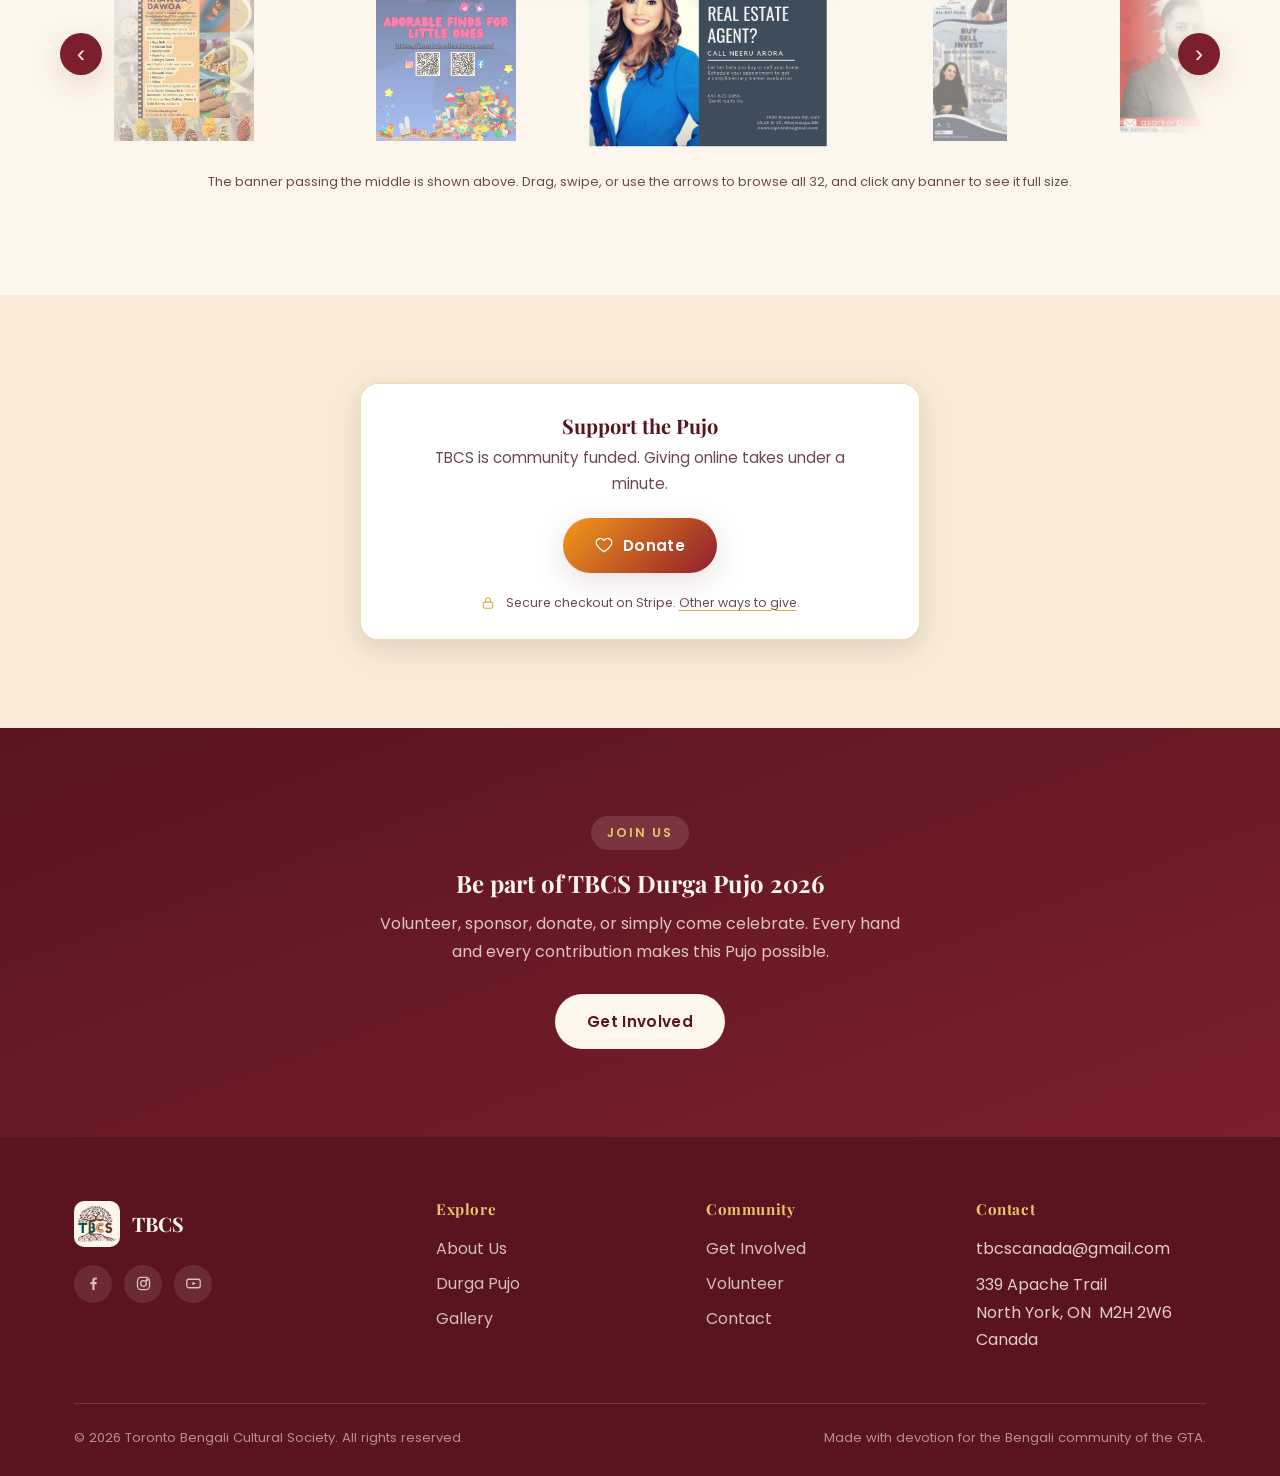
==== commit 3f2b02bd: "Put the full mailing address in the footer Replaces the vague "North York, ON, Canada" line on all s" ====
--- a/index.html
+++ b/index.html
@@ -7,7 +7,7 @@
 <meta name="description" content="Join Toronto Bengali Cultural Society (TBCS) for our annual Durga Pujo celebration of rituals, cultural programs, food, and community.">
 <link rel="icon" href="images/favicon.png" type="image/png">
 <link rel="preconnect" href="https://fonts.googleapis.com">
-<link rel="stylesheet" href="css/style.css?v=8ad9af71">
+<link rel="stylesheet" href="css/style.css?v=e5e9cfb3">
 </head>
 <body>
 
@@ -252,7 +252,11 @@
         <h4>Contact</h4>
         <ul class="footer-links">
           <li>tbcscanada@gmail.com</li>
-          <li>North York, ON, Canada</li>
+          <!-- Mailing address, not the event venue. Left unlinked on purpose so
+               nobody mistakes it for somewhere to turn up on the day. -->
+          <li>
+            <address>339 Apache Trail<br>North York, ON&nbsp;&nbsp;M2H 2W6<br>Canada</address>
+          </li>
         </ul>
       </div>
     </div>
--- a/css/style.css
+++ b/css/style.css
@@ -733,6 +733,9 @@
 .site-footer a { color: rgba(253, 246, 236, 0.75); transition: color 0.25s var(--ease); }
 .site-footer a:hover { color: var(--gold-400); }
 .footer-links li { margin-bottom: 10px; }
+/* <address> is the right element for this, but browsers italicise it by
+   default, which would single it out in a column of plain links. */
+.footer-links address { font-style: normal; line-height: 1.7; }
 .social-row { display: flex; gap: 12px; margin-top: 18px; }
 .social-row a {
   width: 38px; height: 38px; border-radius: 50%;
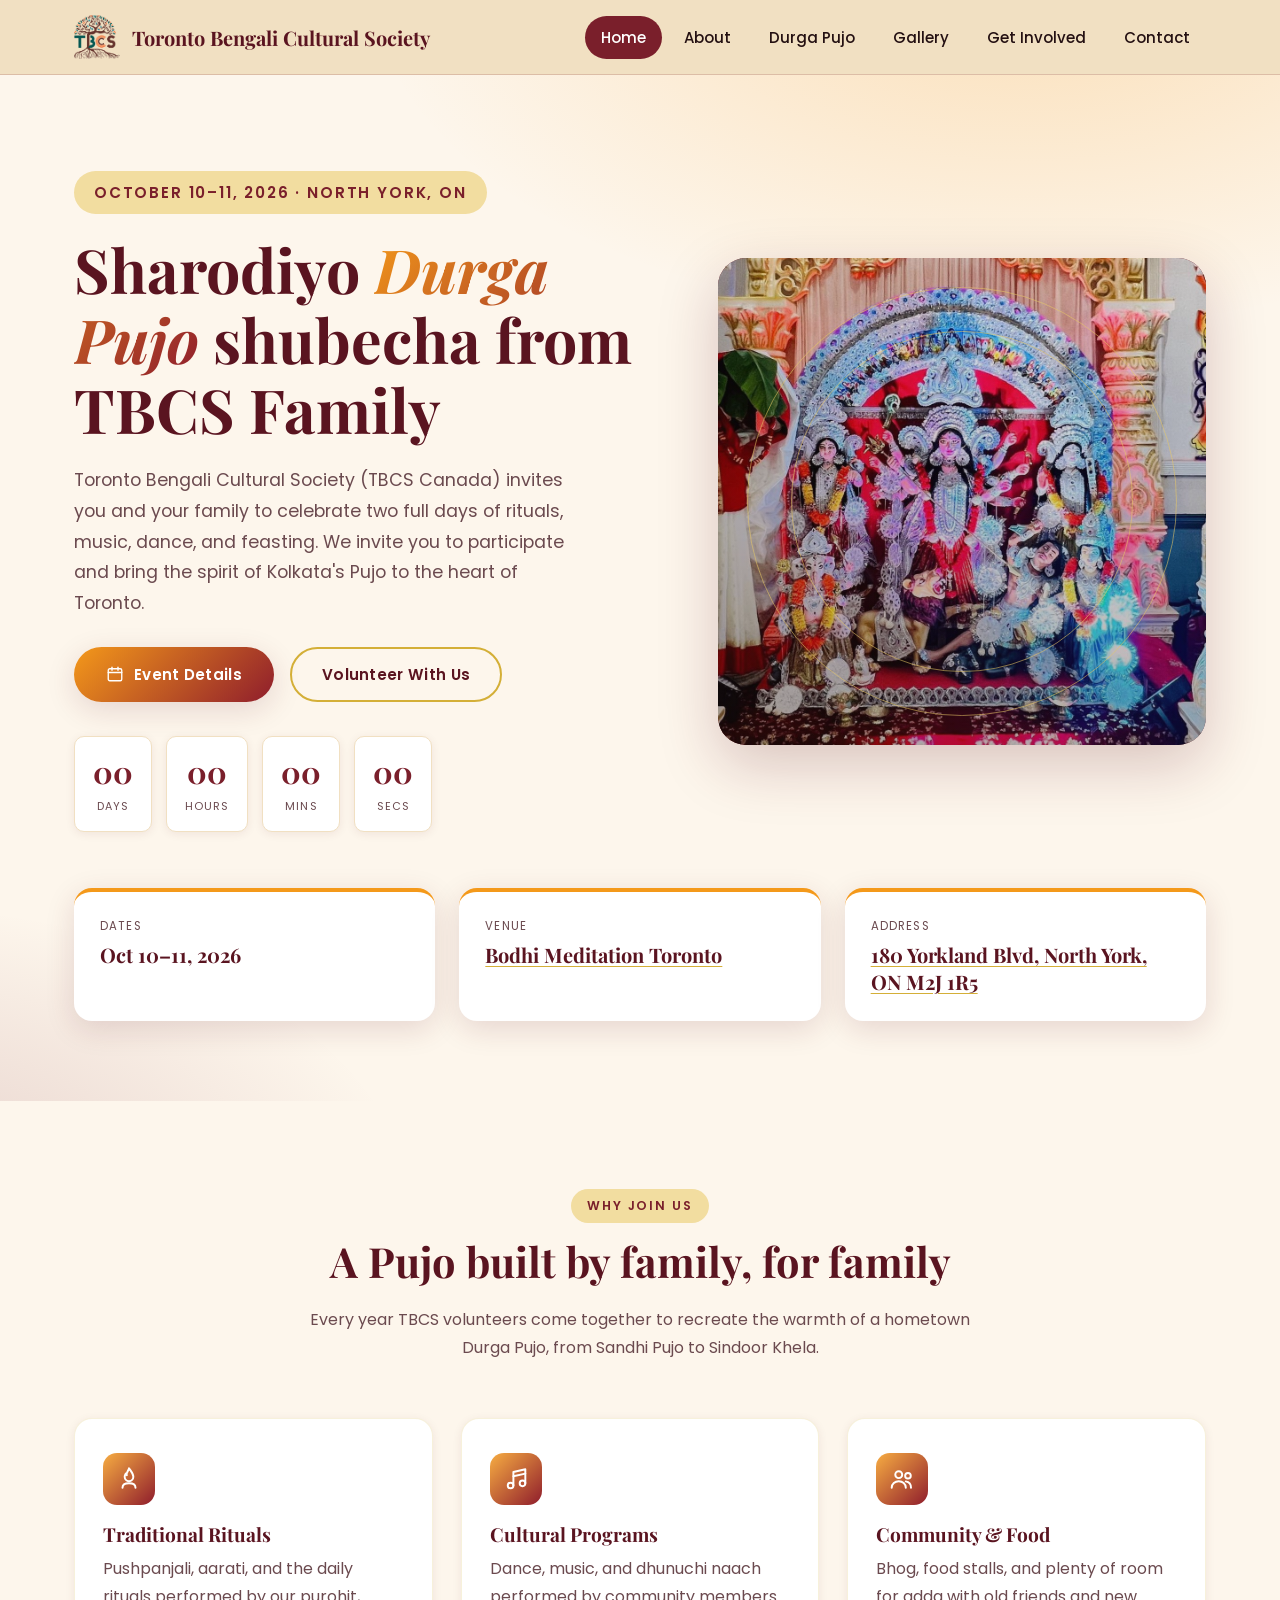
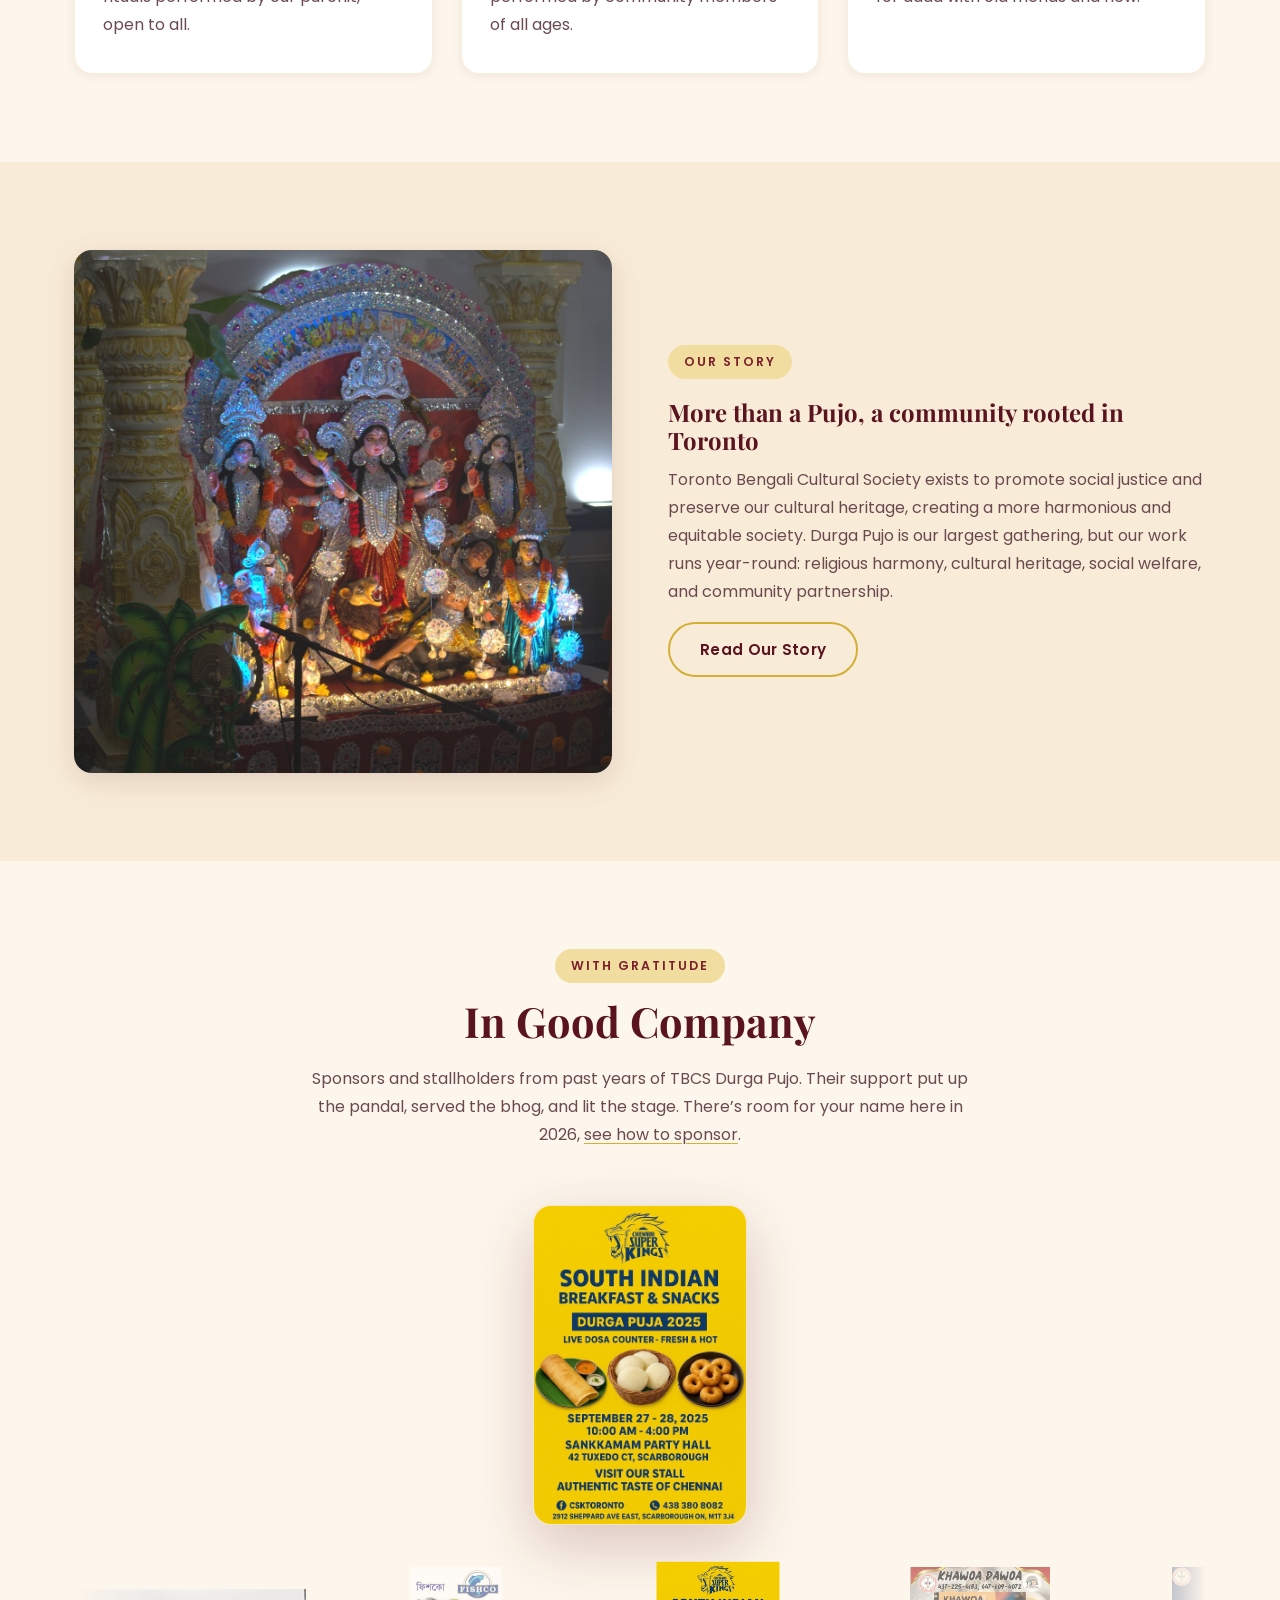
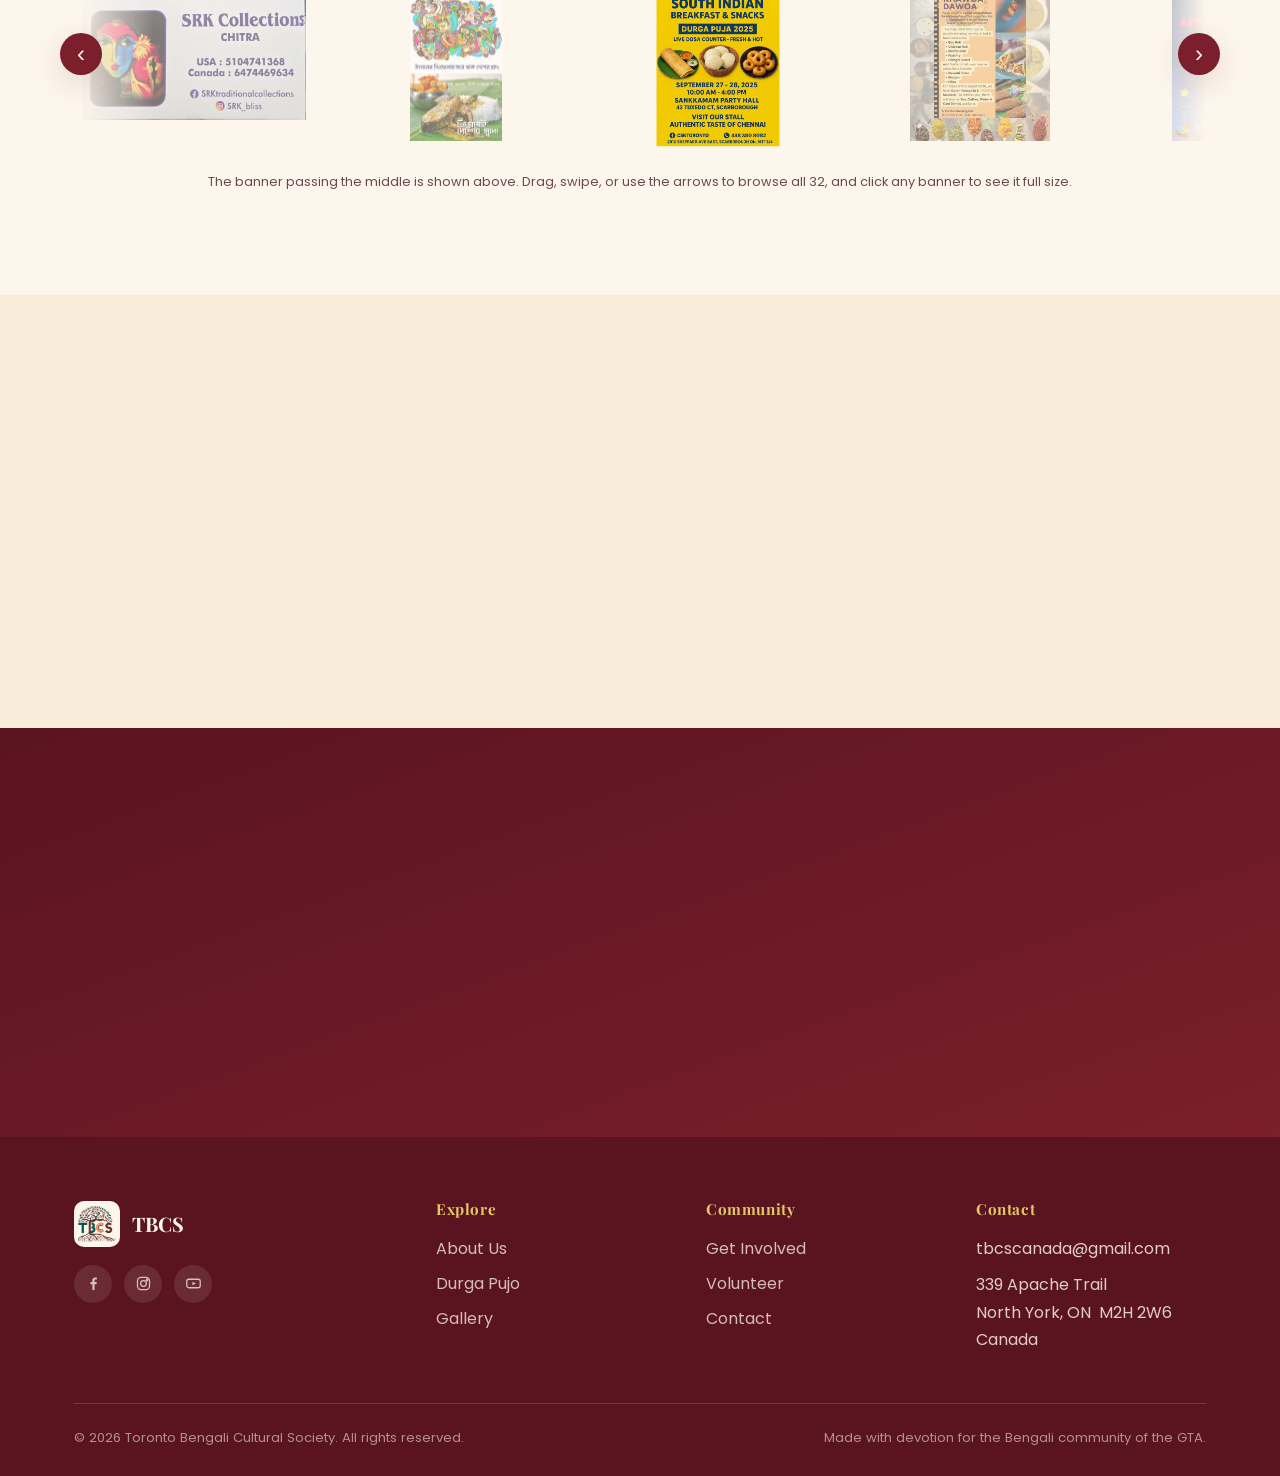
==== commit 29e9a6b3: "Add the three Pujo competitions with registration links Drawing, Shonkho and Got Talent now have a s" ====
--- a/index.html
+++ b/index.html
@@ -7,7 +7,7 @@
 <meta name="description" content="Join Toronto Bengali Cultural Society (TBCS) for our annual Durga Pujo celebration of rituals, cultural programs, food, and community.">
 <link rel="icon" href="images/favicon.png" type="image/png">
 <link rel="preconnect" href="https://fonts.googleapis.com">
-<link rel="stylesheet" href="css/style.css?v=e5e9cfb3">
+<link rel="stylesheet" href="css/style.css?v=18c21984">
 </head>
 <body>
 
--- a/css/style.css
+++ b/css/style.css
@@ -431,6 +431,47 @@
 }
 .info-card .label { font-size: 0.72rem; letter-spacing: 0.1em; text-transform: uppercase; color: var(--text-muted); margin-bottom: 6px; }
 .info-card .value { font-family: var(--font-display); font-size: 1.25rem; font-weight: 700; color: var(--primary-dark); }
+
+/* -------------------- Competition cards -------------------- */
+.comp-flyer {
+  width: 100%;
+  height: 210px;
+  /* cover, not contain: these are tall portrait flyers and letterboxing three
+     different aspect ratios side by side looks ragged. The full artwork is one
+     tap away in the lightbox. */
+  object-fit: cover;
+  object-position: top center;
+  border-radius: var(--radius-sm);
+  display: block;
+  margin-bottom: 20px;
+  cursor: zoom-in;
+  background: var(--bg-alt);
+  transition: transform 0.4s var(--ease);
+}
+.comp-flyer:hover { transform: scale(1.02); }
+.comp-when {
+  font-weight: 600;
+  color: var(--primary);
+  margin-bottom: 4px;
+}
+.comp-ages {
+  font-size: 0.8rem;
+  letter-spacing: 0.04em;
+  text-transform: uppercase;
+  color: var(--text-muted);
+  margin-bottom: 14px;
+}
+.comp-deadline { color: var(--maroon-700); }
+.comp-note {
+  text-align: center;
+  margin: 30px auto 0;
+  max-width: 62ch;
+  font-size: 0.88rem;
+  color: var(--text-muted);
+}
+@media (max-width: 760px) {
+  .comp-flyer { height: 240px; }
+}
 
 /* -------------------- Donate panel -------------------- */
 .donate-panel {
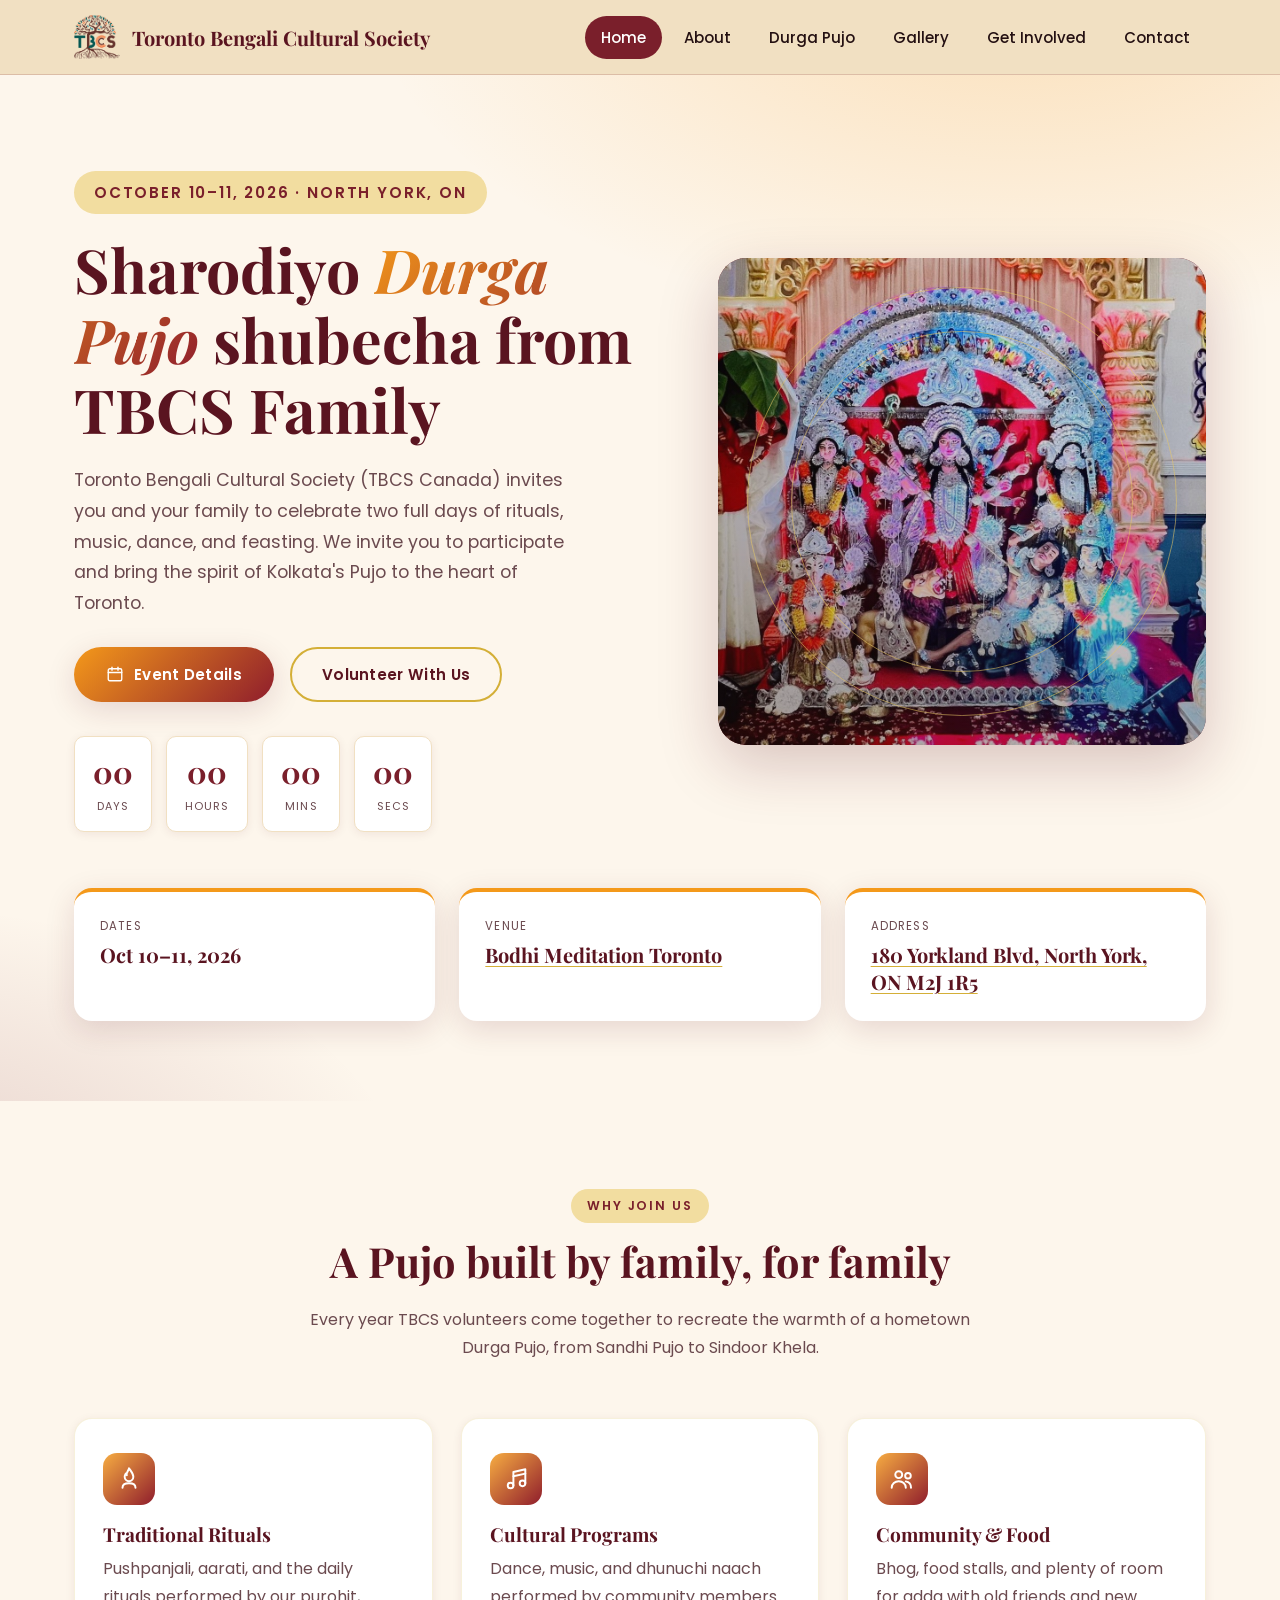
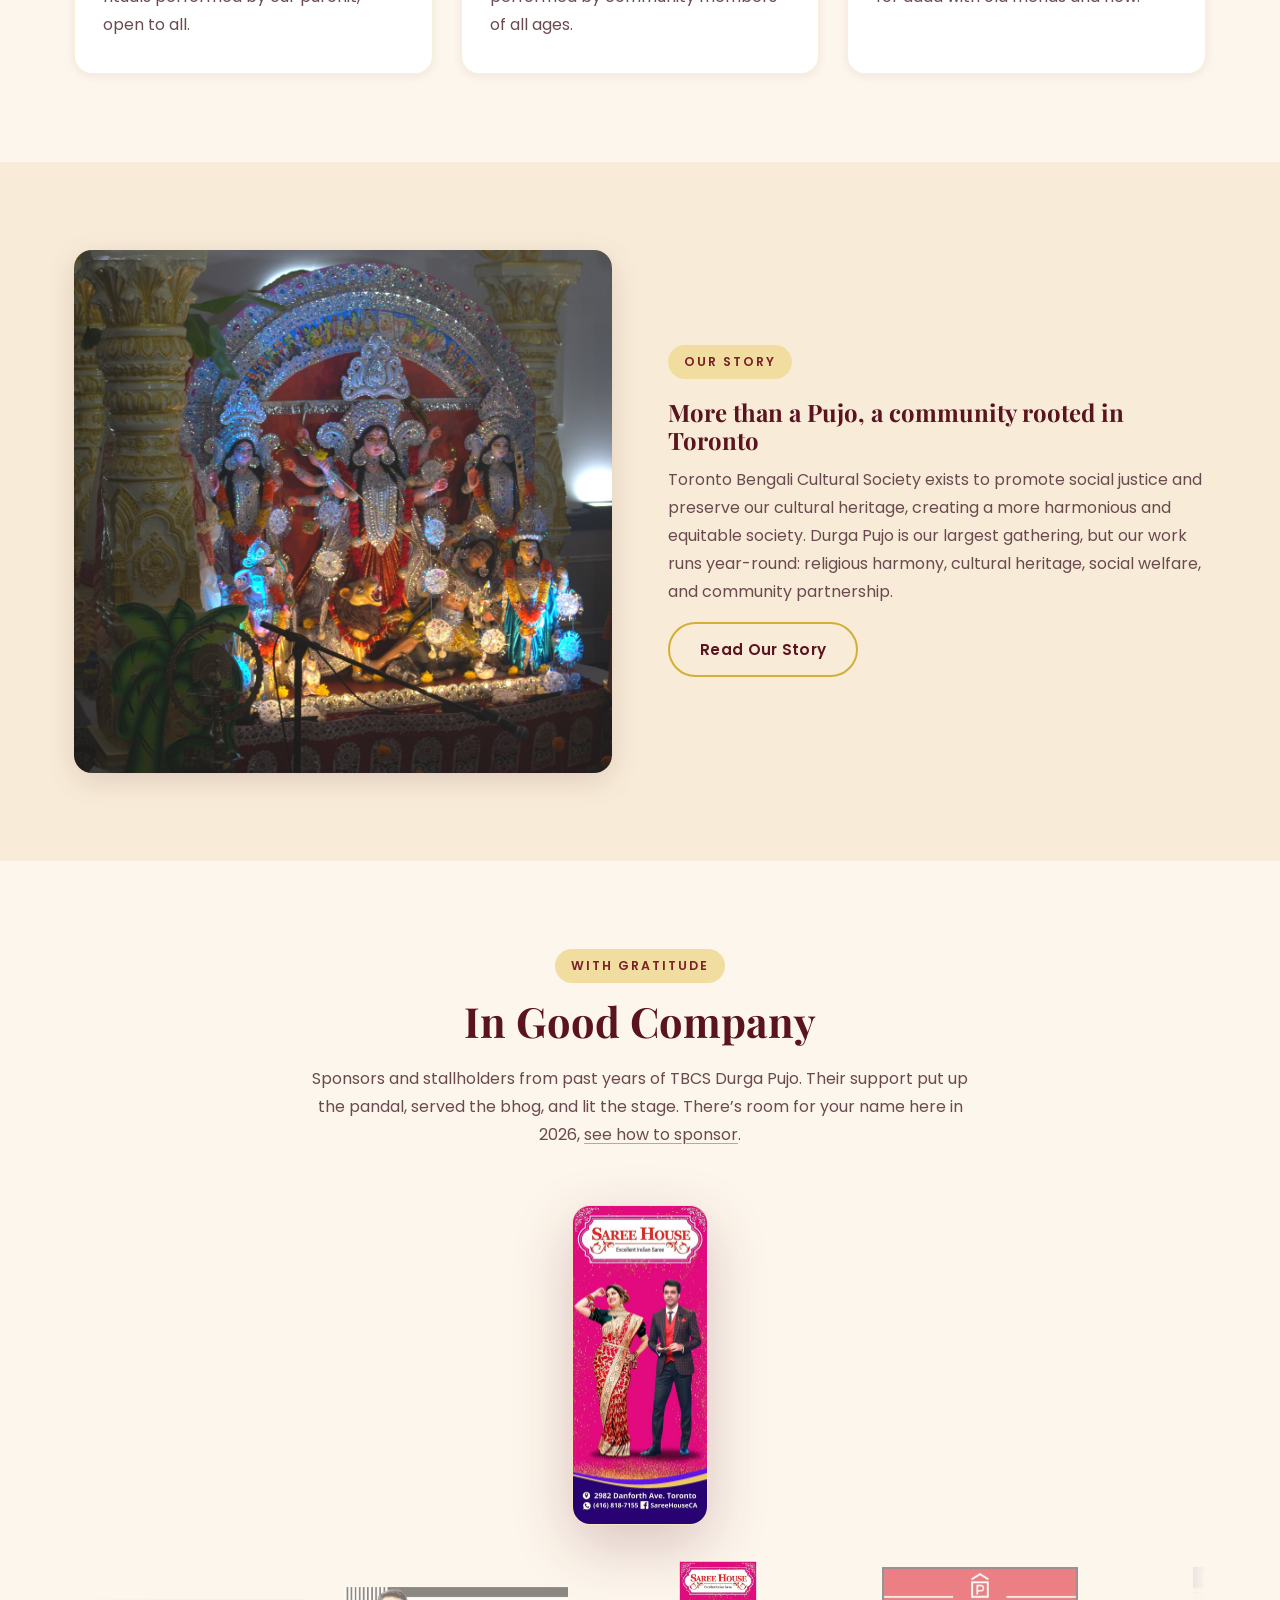
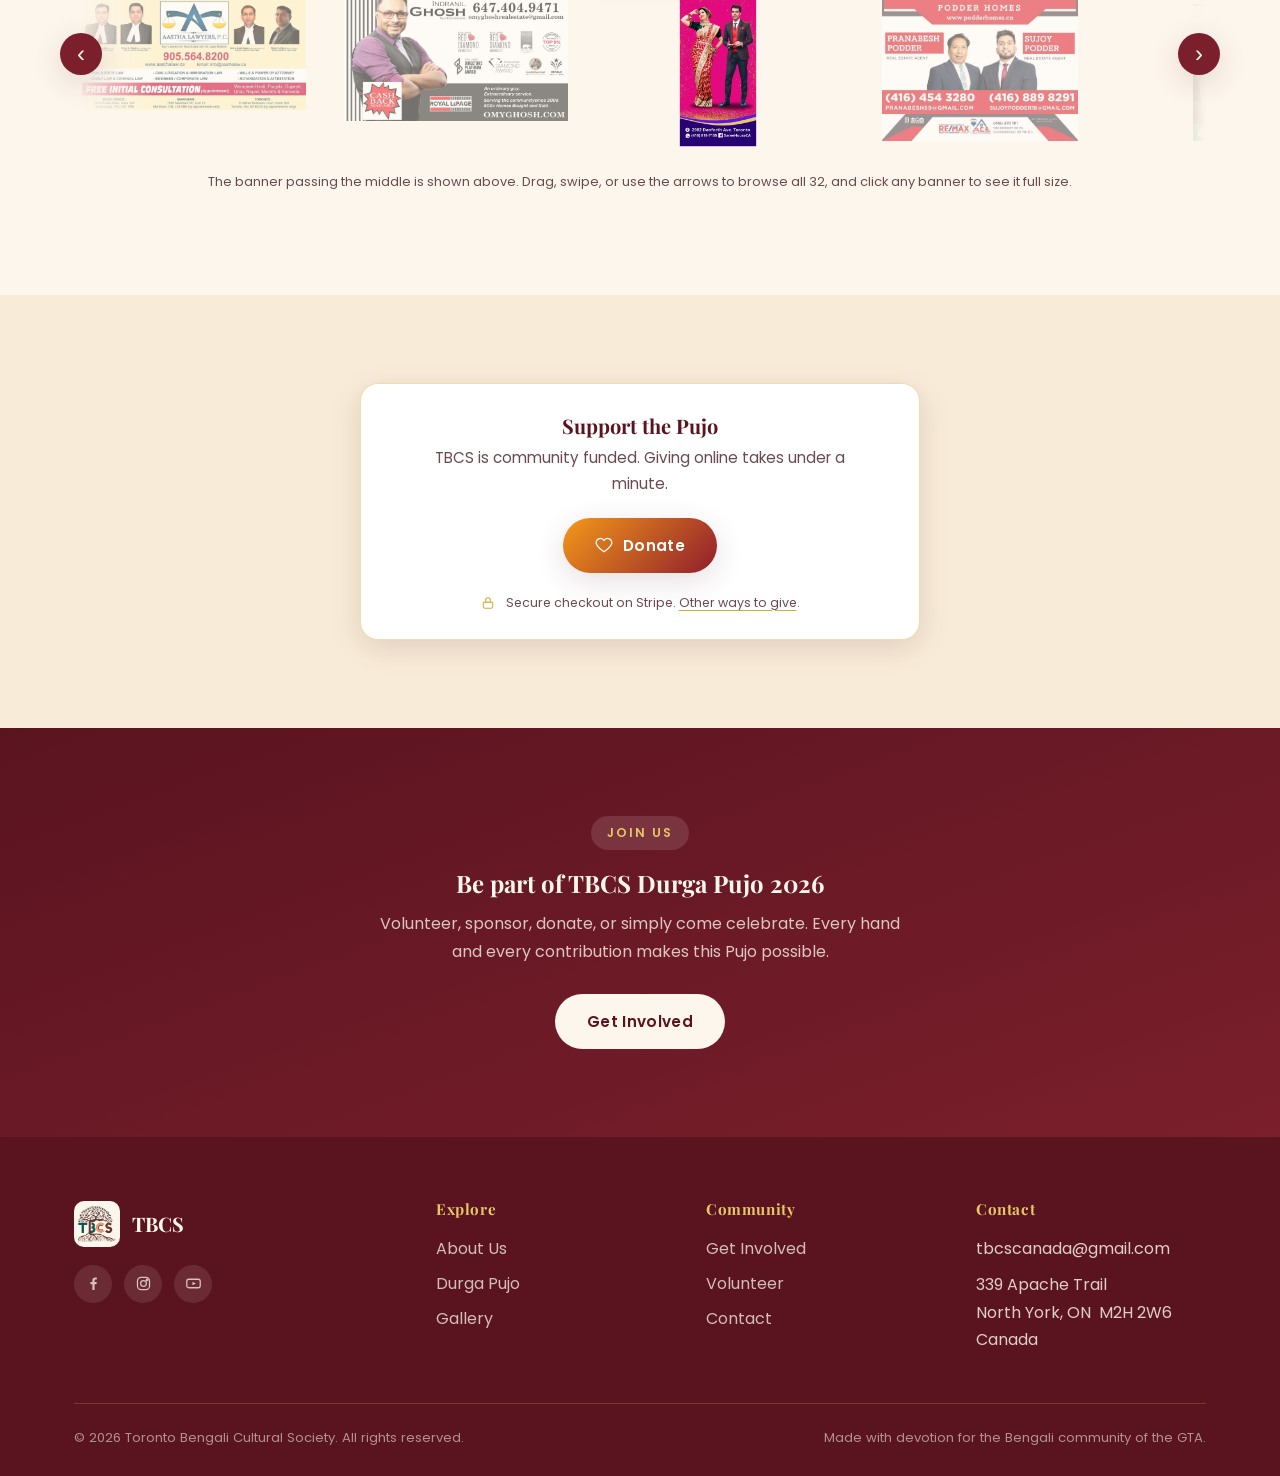
==== commit 1a3328ed: "Point the Facebook icon at the page, not the group The footer icon on all six pages linked to the Fa" ====
--- a/index.html
+++ b/index.html
@@ -227,7 +227,7 @@
           <span class="brand-text">TBCS</span>
         </a>
         <div class="social-row">
-          <a href="https://www.facebook.com/groups/630479815865087" target="_blank" rel="noopener" aria-label="Facebook"><svg viewBox="0 0 24 24" fill="currentColor"><path d="M13.5 21v-8h2.7l.4-3.1h-3.1V8c0-.9.25-1.5 1.55-1.5H16.7V3.7C16.4 3.66 15.4 3.5 14.3 3.5c-2.3 0-3.9 1.4-3.9 4v2.4H7.7V13h2.7v8h3.1z"/></svg></a>
+          <a href="https://www.facebook.com/TorontoBengaliCulturalSociety" target="_blank" rel="noopener" aria-label="Facebook"><svg viewBox="0 0 24 24" fill="currentColor"><path d="M13.5 21v-8h2.7l.4-3.1h-3.1V8c0-.9.25-1.5 1.55-1.5H16.7V3.7C16.4 3.66 15.4 3.5 14.3 3.5c-2.3 0-3.9 1.4-3.9 4v2.4H7.7V13h2.7v8h3.1z"/></svg></a>
           <a href="https://www.instagram.com/tbcscanada/" target="_blank" rel="noopener" aria-label="Instagram"><svg viewBox="0 0 24 24" fill="none" stroke="currentColor" stroke-width="1.8"><rect x="3.5" y="3.5" width="17" height="17" rx="5"/><circle cx="12" cy="12" r="4"/><circle cx="17" cy="7" r="1"/></svg></a>
           <a href="https://www.youtube.com/@TorontoBengaliCulturalSociety" target="_blank" rel="noopener" aria-label="YouTube"><svg viewBox="0 0 24 24" fill="none" stroke="currentColor" stroke-width="1.8"><rect x="2.5" y="6" width="19" height="12" rx="3"/><path d="M10.5 9.5l5 2.5-5 2.5z" fill="currentColor" stroke="none"/></svg></a>
         </div>
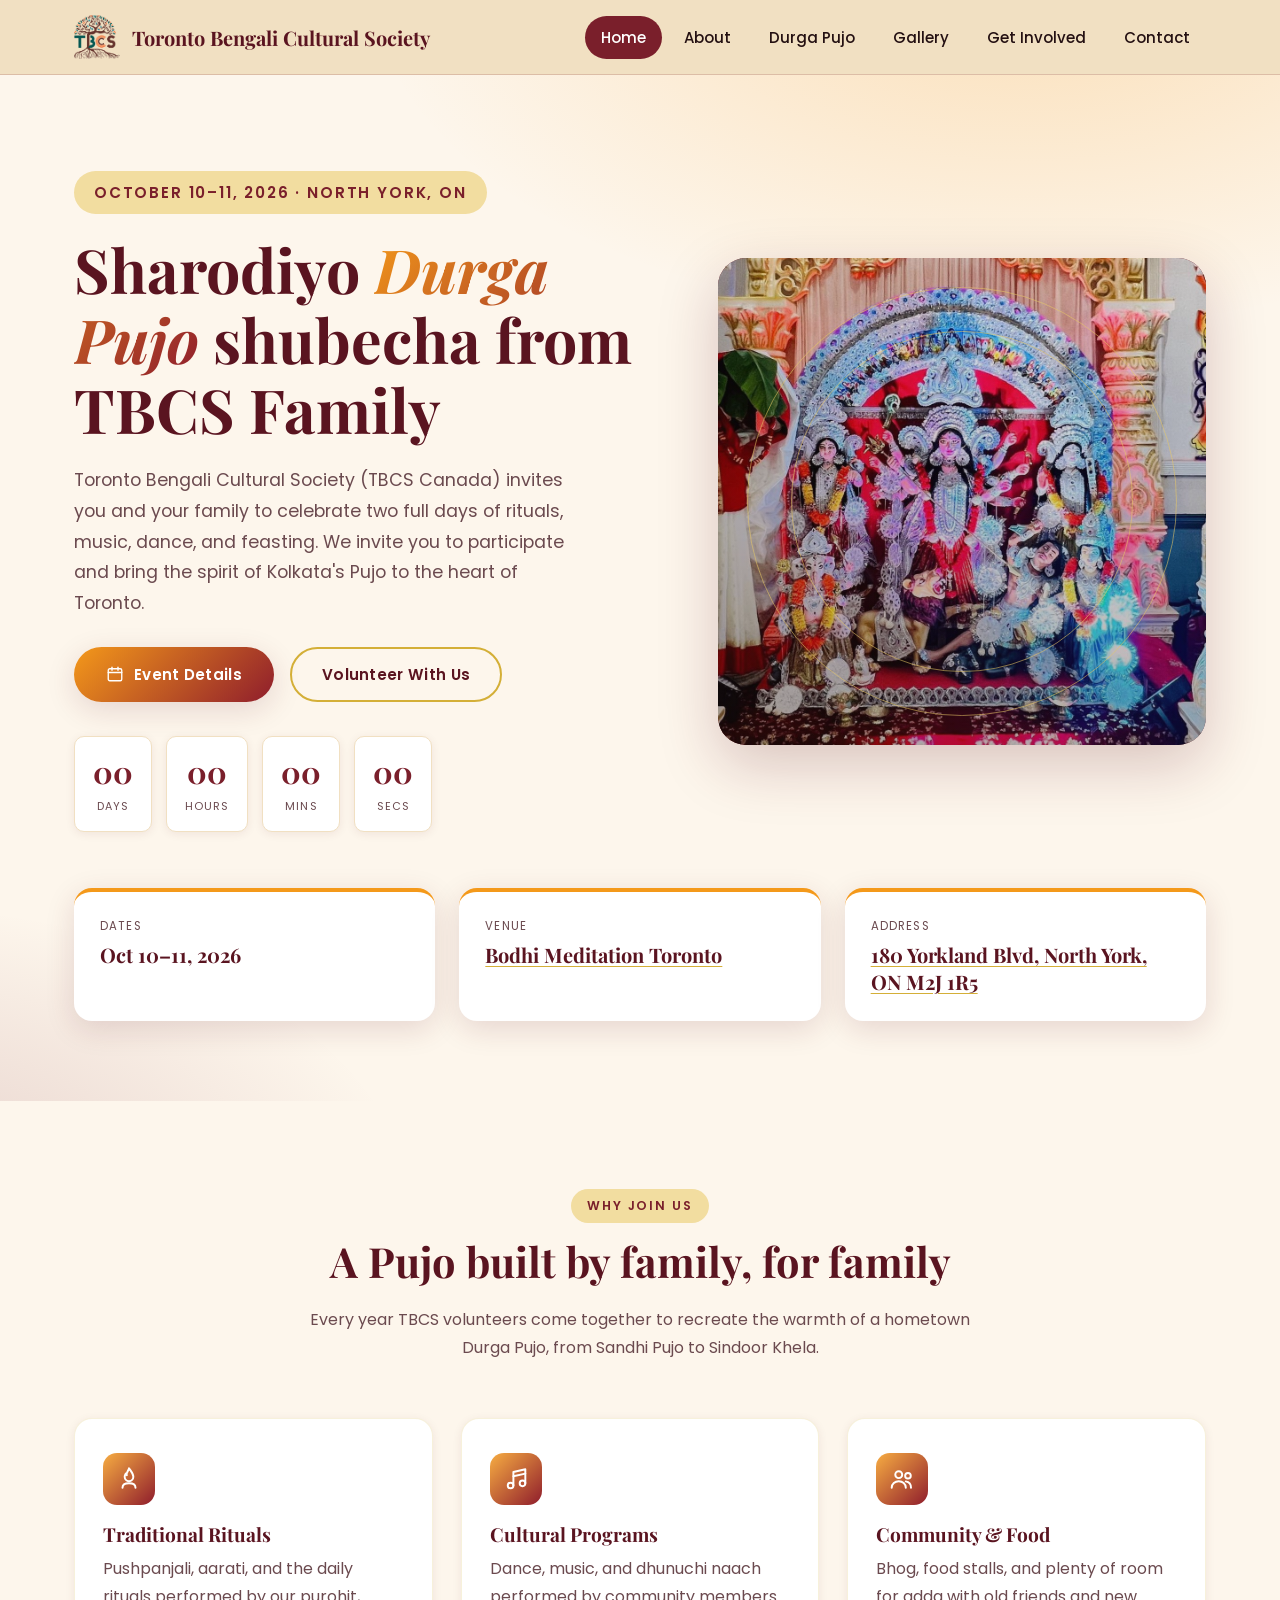
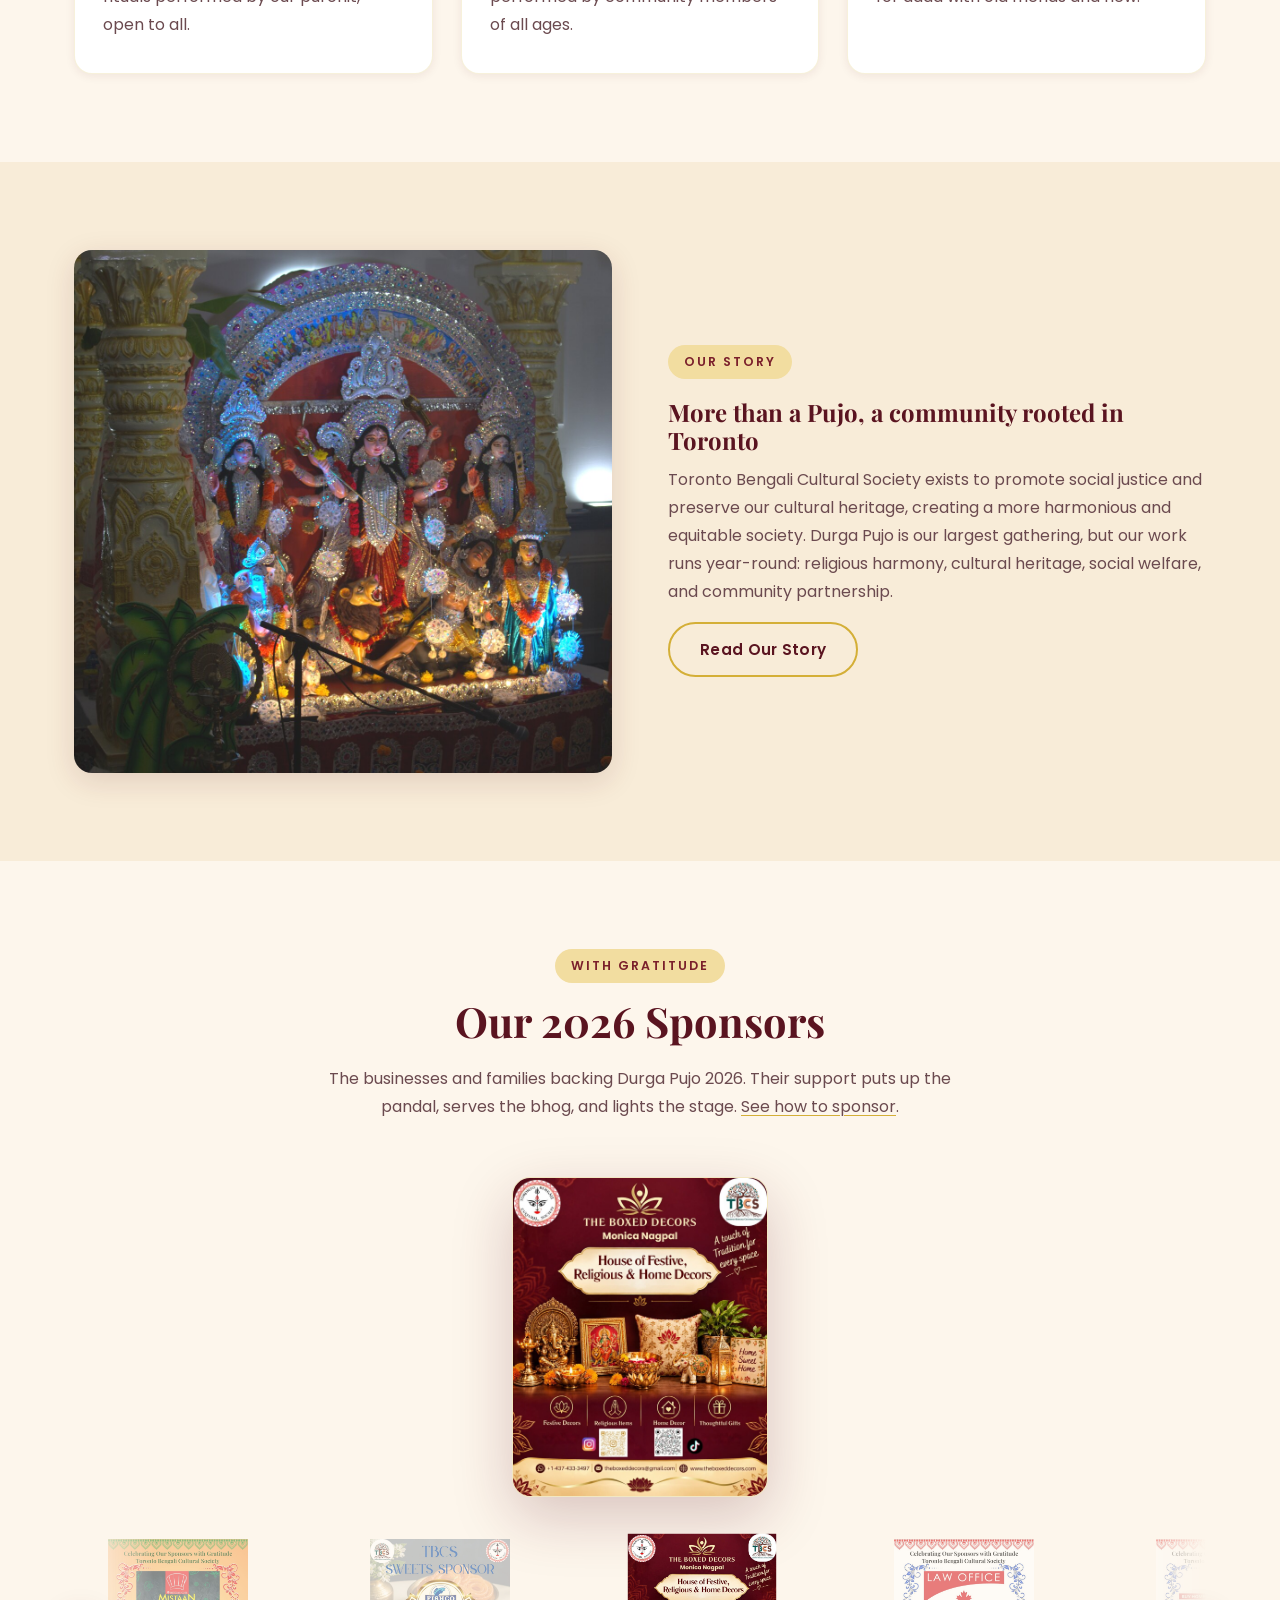
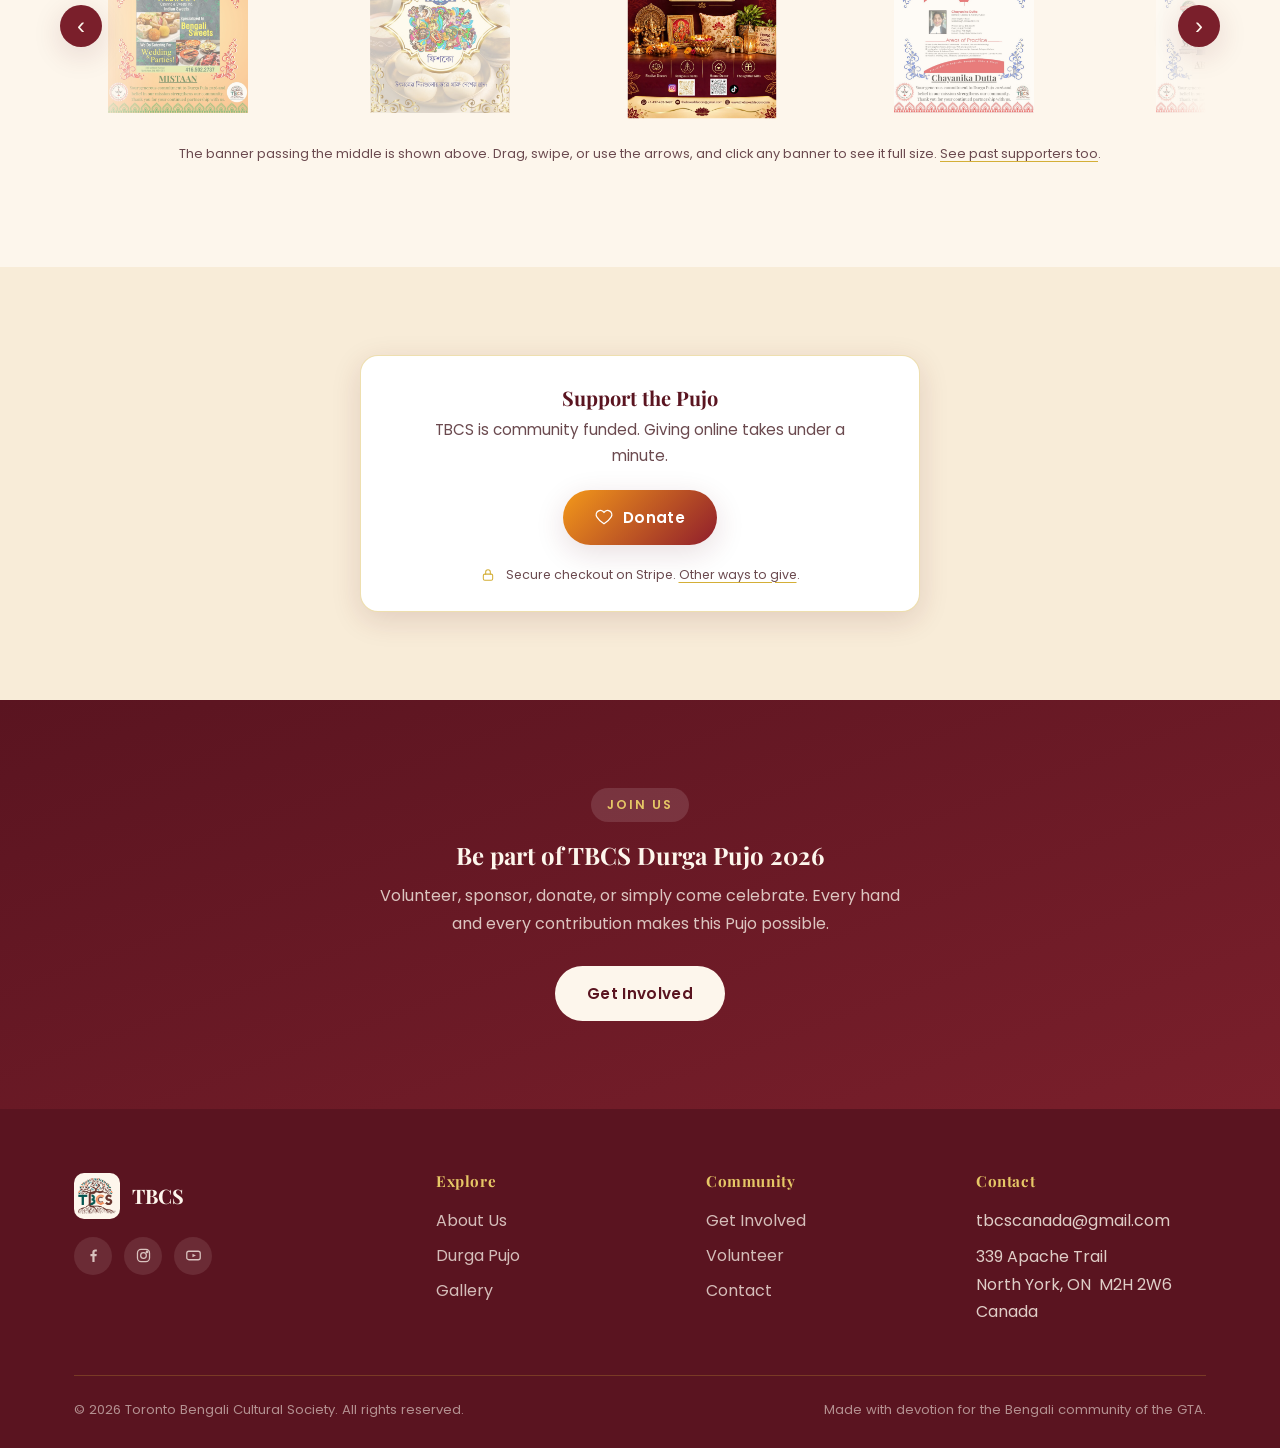
==== commit 70831de8: "Split this year's sponsors from past supporters Seven images arrived together. Six are 2026 sponsors" ====
--- a/index.html
+++ b/index.html
@@ -7,7 +7,7 @@
 <meta name="description" content="Join Toronto Bengali Cultural Society (TBCS) for our annual Durga Pujo celebration of rituals, cultural programs, food, and community.">
 <link rel="icon" href="images/favicon.png" type="image/png">
 <link rel="preconnect" href="https://fonts.googleapis.com">
-<link rel="stylesheet" href="css/style.css?v=18c21984">
+<link rel="stylesheet" href="css/style.css?v=0bd8e93d">
 </head>
 <body>
 
@@ -131,57 +131,31 @@
     <div class="container">
       <div class="section-head reveal">
         <span class="eyebrow">With Gratitude</span>
-        <h2>In Good Company</h2>
-        <p>Sponsors and stallholders from past years of TBCS Durga Pujo. Their support put up the pandal, served the bhog, and lit the stage. There&rsquo;s room for your name here in 2026, <a href="donate.html#sponsor" class="link-underline">see how to sponsor</a>.</p>
+        <h2>Our 2026 Sponsors</h2>
+        <p>The businesses and families backing Durga Pujo 2026. Their support puts up the pandal, serves the bhog, and lights the stage. <a href="donate.html#sponsor" class="link-underline">See how to sponsor</a>.</p>
       </div>
 
       <div class="sponsor-show reveal" data-sponsor-show>
         <div class="sponsor-stage">
-          <img src="images/sponsors/sponsor-01.jpg" class="is-current" alt="Sponsor banner">
+          <img src="images/sponsors-2026/chayanika-dutta.jpg" class="is-current" alt="Chayanika Dutta, Barrister, Solicitor and Notary Public">
           <img alt="" aria-hidden="true">
         </div>
         <div class="sponsor-strip-wrap">
           <div class="sponsor-strip" tabindex="0" role="region" aria-label="Our sponsors">
             <div class="sponsor-roll">
-              <img src="images/sponsors/sponsor-01.jpg" width="1092" height="1400" alt="Sponsor banner" loading="lazy" draggable="false">
-              <img src="images/sponsors/sponsor-02.jpg" width="995" height="1400" alt="Sponsor banner" loading="lazy" draggable="false">
-              <img src="images/sponsors/sponsor-03.jpg" width="1275" height="825" alt="Sponsor banner" loading="lazy" draggable="false">
-              <img src="images/sponsors/sponsor-04.jpg" width="516" height="768" alt="Sponsor banner" loading="lazy" draggable="false">
-              <img src="images/sponsors/sponsor-05.jpg" width="1123" height="1400" alt="Sponsor banner" loading="lazy" draggable="false">
-              <img src="images/sponsors/sponsor-06.jpg" width="871" height="1120" alt="Sponsor banner" loading="lazy" draggable="false">
-              <img src="images/sponsors/sponsor-07.jpg" width="1080" height="1080" alt="Sponsor banner" loading="lazy" draggable="false">
-              <img src="images/sponsors/sponsor-08.jpg" width="544" height="744" alt="Sponsor banner" loading="lazy" draggable="false">
-              <img src="images/sponsors/sponsor-09.jpg" width="747" height="1120" alt="Sponsor banner" loading="lazy" draggable="false">
-              <img src="images/sponsors/sponsor-10.jpg" width="1400" height="800" alt="Sponsor banner" loading="lazy" draggable="false">
-              <img src="images/sponsors/sponsor-11.jpg" width="991" height="793" alt="Sponsor banner" loading="lazy" draggable="false">
-              <img src="images/sponsors/sponsor-12.jpg" width="1080" height="1080" alt="Sponsor banner" loading="lazy" draggable="false">
-              <img src="images/sponsors/sponsor-13.jpg" width="1181" height="1400" alt="Sponsor banner" loading="lazy" draggable="false">
-              <img src="images/sponsors/sponsor-14.jpg" width="725" height="463" alt="Sponsor banner" loading="lazy" draggable="false">
-              <img src="images/sponsors/sponsor-15.jpg" width="1234" height="710" alt="Sponsor banner" loading="lazy" draggable="false">
-              <img src="images/sponsors/sponsor-16.jpg" width="1400" height="830" alt="Sponsor banner" loading="lazy" draggable="false">
-              <img src="images/sponsors/sponsor-17.jpg" width="1400" height="823" alt="Sponsor banner" loading="lazy" draggable="false">
-              <img src="images/sponsors/sponsor-18.jpg" width="736" height="1400" alt="Sponsor banner" loading="lazy" draggable="false">
-              <img src="images/sponsors/sponsor-19.jpg" width="933" height="1400" alt="Sponsor banner" loading="lazy" draggable="false">
-              <img src="images/sponsors/sponsor-20.jpg" width="1080" height="1350" alt="Sponsor banner" loading="lazy" draggable="false">
-              <img src="images/sponsors/sponsor-21.jpg" width="1080" height="1350" alt="Sponsor banner" loading="lazy" draggable="false">
-              <img src="images/sponsors/sponsor-22.jpg" width="1400" height="1082" alt="Sponsor banner" loading="lazy" draggable="false">
-              <img src="images/sponsors/sponsor-23.jpg" width="594" height="1400" alt="Sponsor banner" loading="lazy" draggable="false">
-              <img src="images/sponsors/sponsor-24.jpg" width="1000" height="699" alt="Sponsor banner" loading="lazy" draggable="false">
-              <img src="images/sponsors/sponsor-25.jpg" width="1400" height="700" alt="Sponsor banner" loading="lazy" draggable="false">
-              <img src="images/sponsors/sponsor-26.jpg" width="1400" height="693" alt="Sponsor banner" loading="lazy" draggable="false">
-              <img src="images/sponsors/sponsor-27.jpg" width="1400" height="837" alt="Sponsor banner" loading="lazy" draggable="false">
-              <img src="images/sponsors/sponsor-28.jpg" width="536" height="1280" alt="Sponsor banner" loading="lazy" draggable="false">
-              <img src="images/sponsors/sponsor-29.jpg" width="1125" height="1000" alt="Sponsor banner" loading="lazy" draggable="false">
-              <img src="images/sponsors/sponsor-30.jpg" width="587" height="1038" alt="Sponsor banner" loading="lazy" draggable="false">
-              <img src="images/sponsors/sponsor-31.jpg" width="744" height="1161" alt="Sponsor banner" loading="lazy" draggable="false">
-              <img src="images/sponsors/sponsor-32.jpg" width="1400" height="752" alt="Sponsor banner" loading="lazy" draggable="false">
+              <img src="images/sponsors-2026/chayanika-dutta.jpg" width="1100" height="1375" alt="Chayanika Dutta, Barrister, Solicitor and Notary Public" loading="lazy" draggable="false">
+              <img src="images/sponsors-2026/arun-ganguly.jpg" width="1100" height="1375" alt="Arun Ganguly, Realtor" loading="lazy" draggable="false">
+              <img src="images/sponsors-2026/indranil-ghosh.jpg" width="1100" height="1375" alt="Indranil Ghosh, Realtor" loading="lazy" draggable="false">
+              <img src="images/sponsors-2026/mistaan.jpg" width="1100" height="1375" alt="Mistaan Catering and Sweets" loading="lazy" draggable="false">
+              <img src="images/sponsors-2026/fishco.jpg" width="1100" height="1375" alt="FISHCO, sweets sponsor" loading="lazy" draggable="false">
+              <img src="images/sponsors-2026/the-boxed-decors.jpg" width="1100" height="1374" alt="The Boxed Decors" loading="lazy" draggable="false">
             </div>
           </div>
           <button class="sponsor-nav prev" type="button" aria-label="Scroll sponsors left">&#8249;</button>
           <button class="sponsor-nav next" type="button" aria-label="Scroll sponsors right">&#8250;</button>
         </div>
       </div>
-      <p class="sponsor-hint reveal">The banner passing the middle is shown above. Drag, swipe, or use the arrows to browse all 32, and click any banner to see it full size.</p>
+      <p class="sponsor-hint reveal">The banner passing the middle is shown above. Drag, swipe, or use the arrows, and click any banner to see it full size. <a href="donate.html#sponsor" class="link-underline">See past supporters too</a>.</p>
     </div>
   </section>
 
@@ -274,6 +248,6 @@
   </div>
 </div>
 
-<script src="js/main.js?v=b46b5e0e"></script>
+<script src="js/main.js?v=18ab4dcf"></script>
 </body>
 </html>
--- a/css/style.css
+++ b/css/style.css
@@ -634,6 +634,18 @@
   transform: scale(1.06);
 }
 
+/* Separates the two rows on Get Involved, this year's sponsors from everyone
+   who came before. Quiet on purpose: it labels a row, it is not a heading the
+   page is structured around. */
+.sponsor-group-label {
+  text-align: center;
+  font-size: 0.78rem;
+  letter-spacing: 0.14em;
+  text-transform: uppercase;
+  color: var(--text-muted);
+  margin: 0 0 18px;
+}
+.sponsor-group-label + .sponsor-show { margin-bottom: 40px; }
 .sponsor-hint { text-align: center; margin-top: 14px; font-size: 0.8rem; color: var(--text-muted); }
 
 /* -------------------- Gallery -------------------- */
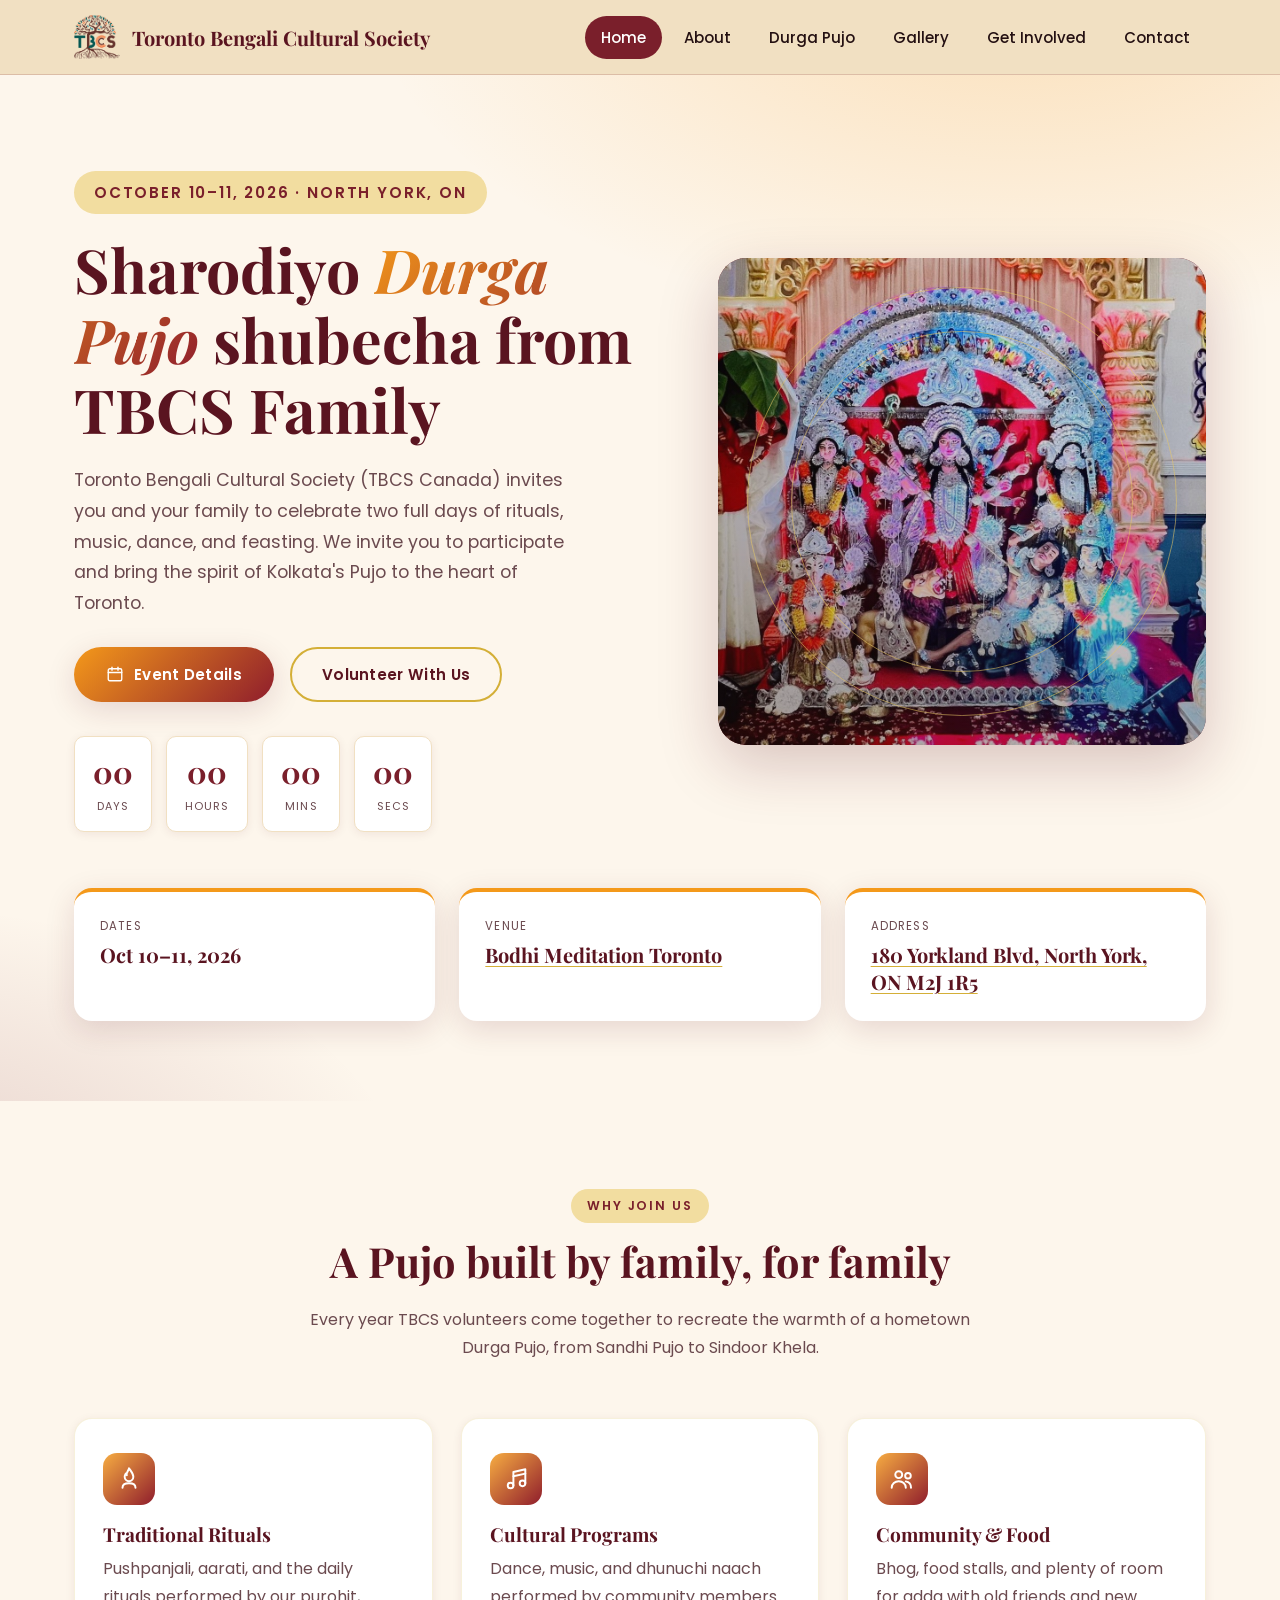
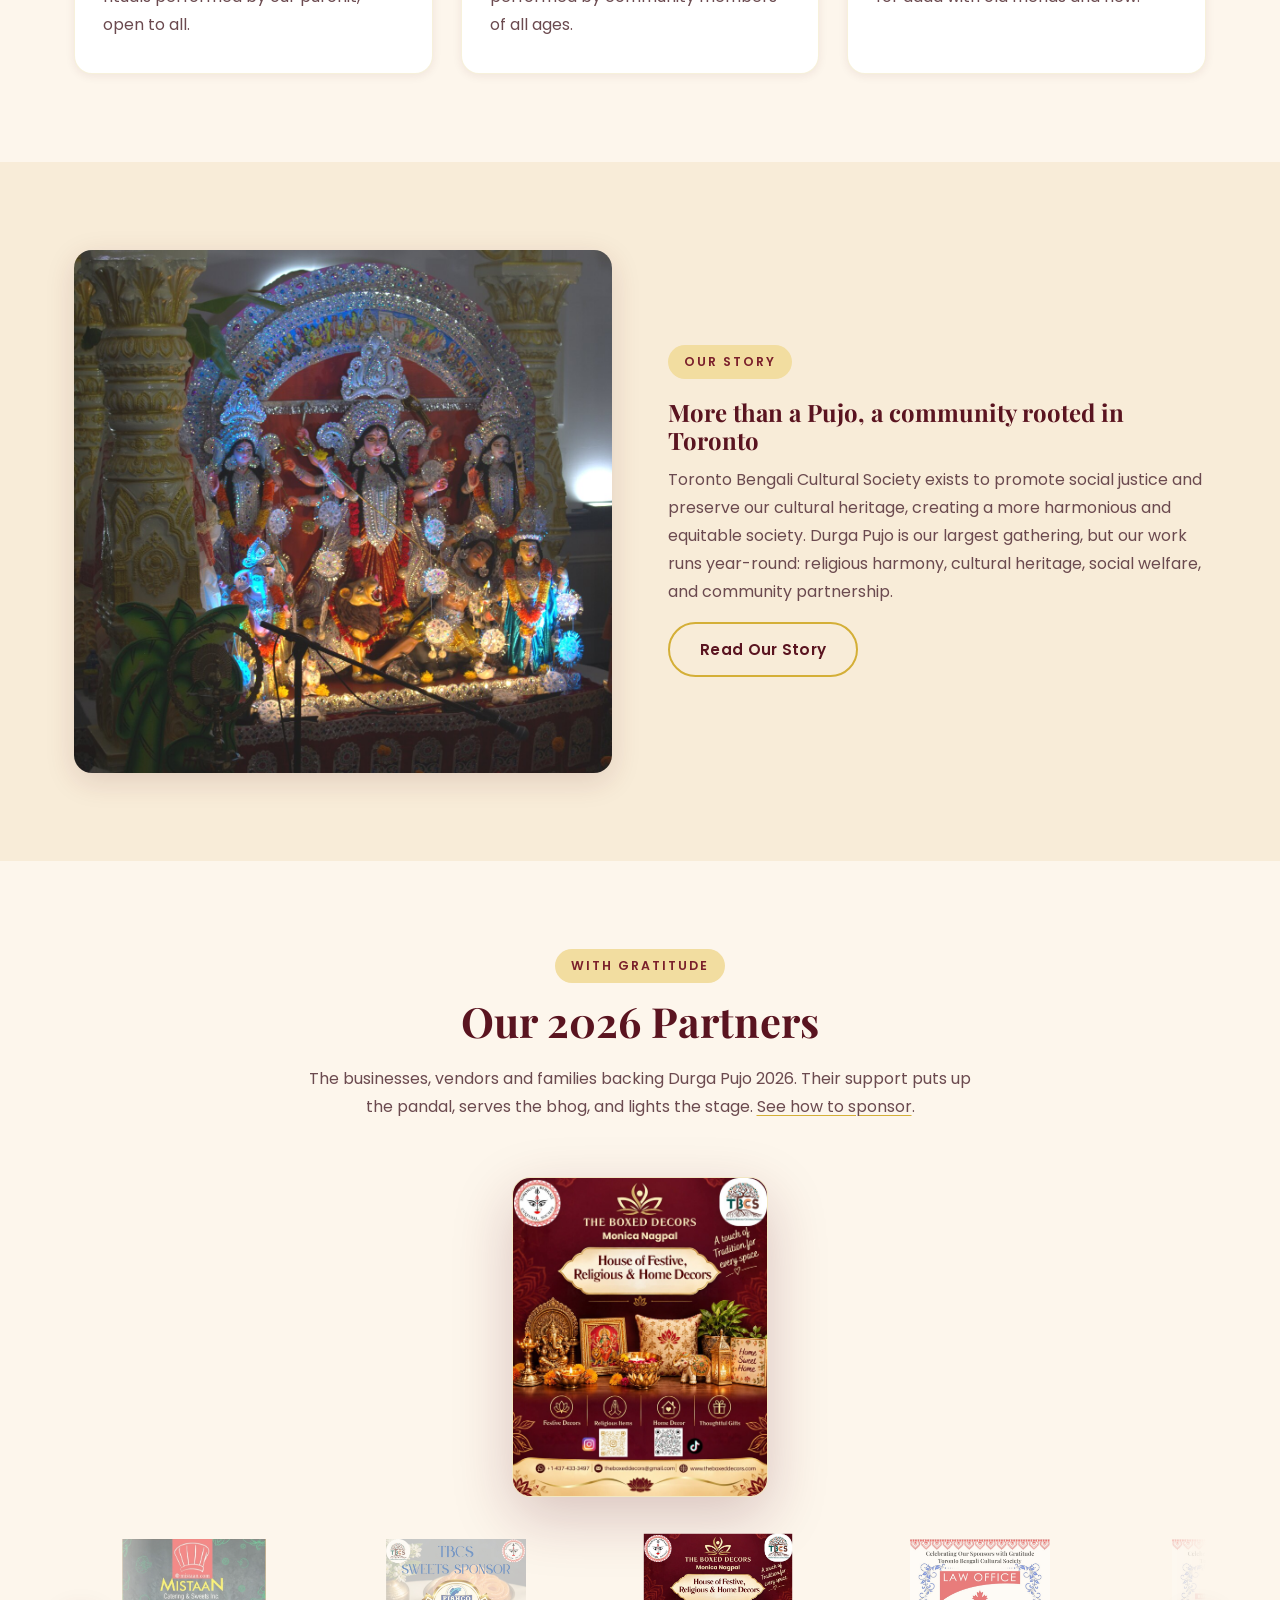
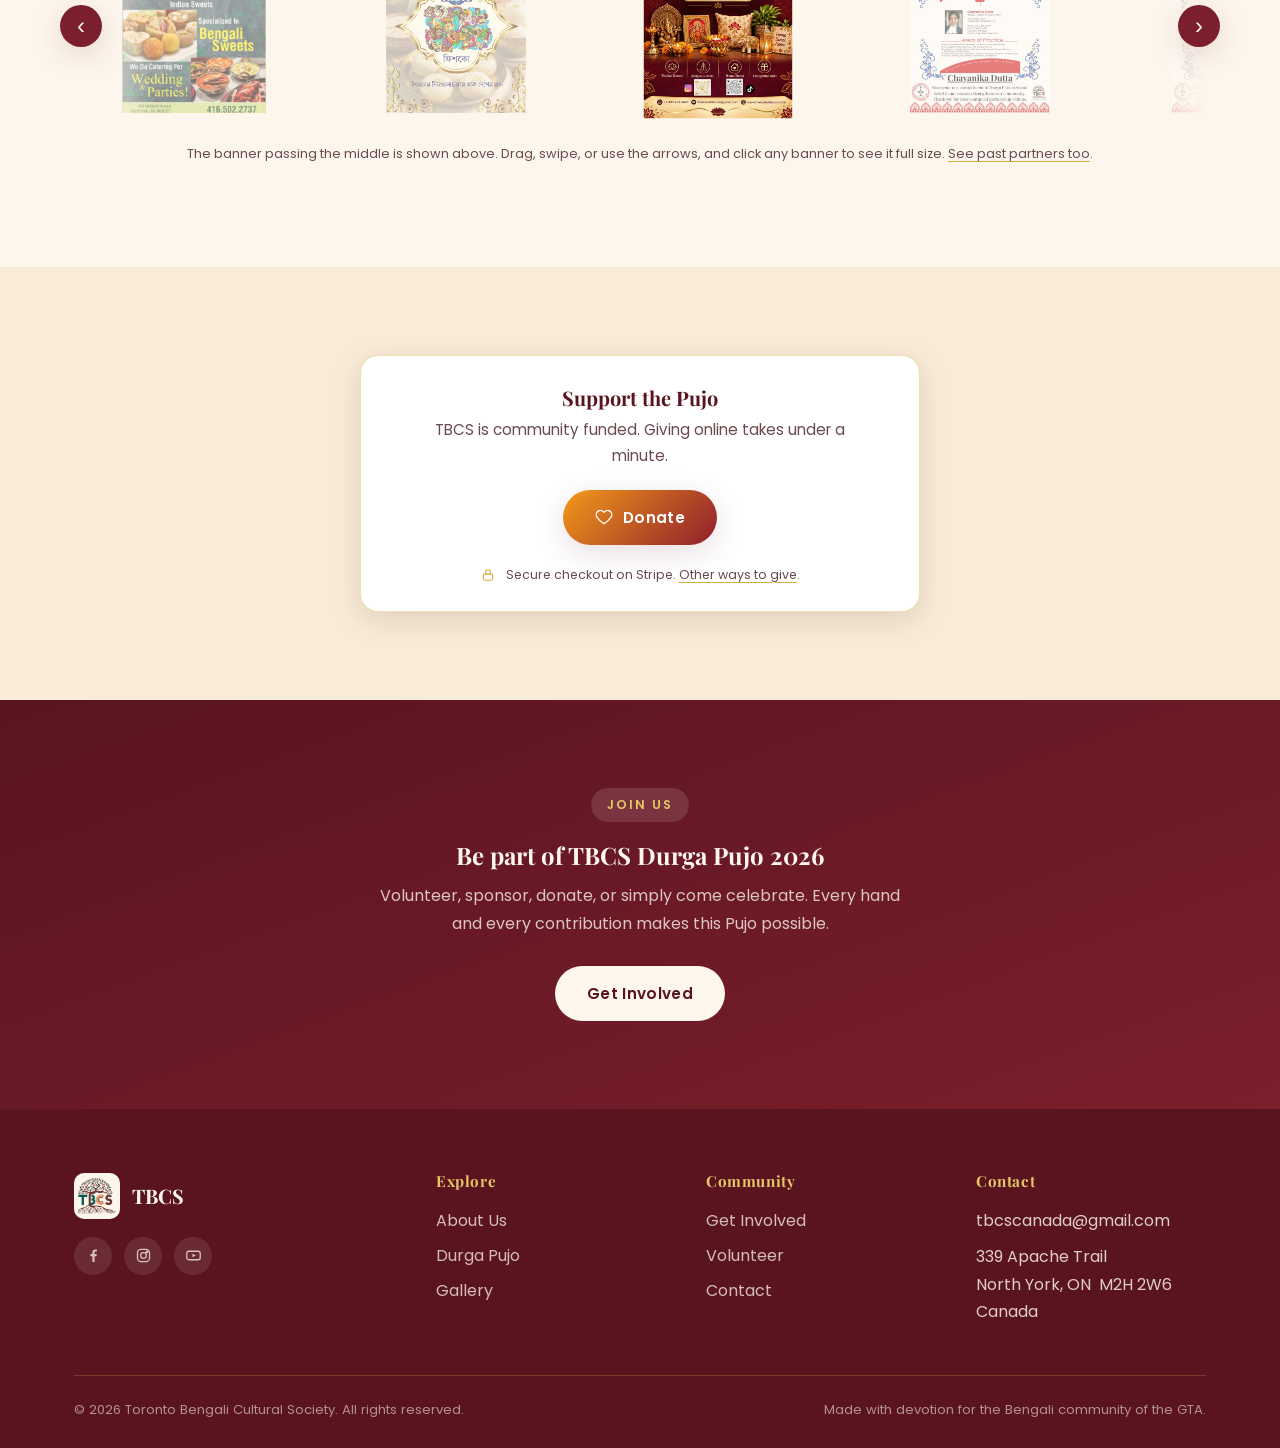
==== commit e1c1357f: "Call them partners, crop Mistaan, unstretch the evening flyer Partners rather than sponsors, on both" ====
--- a/index.html
+++ b/index.html
@@ -7,7 +7,7 @@
 <meta name="description" content="Join Toronto Bengali Cultural Society (TBCS) for our annual Durga Pujo celebration of rituals, cultural programs, food, and community.">
 <link rel="icon" href="images/favicon.png" type="image/png">
 <link rel="preconnect" href="https://fonts.googleapis.com">
-<link rel="stylesheet" href="css/style.css?v=0bd8e93d">
+<link rel="stylesheet" href="css/style.css?v=d96717b2">
 </head>
 <body>
 
@@ -126,13 +126,13 @@
     </div>
   </section>
 
-  <!-- Sponsors -->
+  <!-- Partners -->
   <section>
     <div class="container">
       <div class="section-head reveal">
         <span class="eyebrow">With Gratitude</span>
-        <h2>Our 2026 Sponsors</h2>
-        <p>The businesses and families backing Durga Pujo 2026. Their support puts up the pandal, serves the bhog, and lights the stage. <a href="donate.html#sponsor" class="link-underline">See how to sponsor</a>.</p>
+        <h2>Our 2026 Partners</h2>
+        <p>The businesses, vendors and families backing Durga Pujo 2026. Their support puts up the pandal, serves the bhog, and lights the stage. <a href="donate.html#sponsor" class="link-underline">See how to sponsor</a>.</p>
       </div>
 
       <div class="sponsor-show reveal" data-sponsor-show>
@@ -141,21 +141,21 @@
           <img alt="" aria-hidden="true">
         </div>
         <div class="sponsor-strip-wrap">
-          <div class="sponsor-strip" tabindex="0" role="region" aria-label="Our sponsors">
+          <div class="sponsor-strip" tabindex="0" role="region" aria-label="Our 2026 partners">
             <div class="sponsor-roll">
               <img src="images/sponsors-2026/chayanika-dutta.jpg" width="1100" height="1375" alt="Chayanika Dutta, Barrister, Solicitor and Notary Public" loading="lazy" draggable="false">
               <img src="images/sponsors-2026/arun-ganguly.jpg" width="1100" height="1375" alt="Arun Ganguly, Realtor" loading="lazy" draggable="false">
               <img src="images/sponsors-2026/indranil-ghosh.jpg" width="1100" height="1375" alt="Indranil Ghosh, Realtor" loading="lazy" draggable="false">
-              <img src="images/sponsors-2026/mistaan.jpg" width="1100" height="1375" alt="Mistaan Catering and Sweets" loading="lazy" draggable="false">
+              <img src="images/sponsors-2026/mistaan.jpg" width="810" height="976" alt="Mistaan Catering and Sweets" loading="lazy" draggable="false">
               <img src="images/sponsors-2026/fishco.jpg" width="1100" height="1375" alt="FISHCO, sweets sponsor" loading="lazy" draggable="false">
               <img src="images/sponsors-2026/the-boxed-decors.jpg" width="1100" height="1374" alt="The Boxed Decors" loading="lazy" draggable="false">
             </div>
           </div>
-          <button class="sponsor-nav prev" type="button" aria-label="Scroll sponsors left">&#8249;</button>
-          <button class="sponsor-nav next" type="button" aria-label="Scroll sponsors right">&#8250;</button>
-        </div>
-      </div>
-      <p class="sponsor-hint reveal">The banner passing the middle is shown above. Drag, swipe, or use the arrows, and click any banner to see it full size. <a href="donate.html#sponsor" class="link-underline">See past supporters too</a>.</p>
+          <button class="sponsor-nav prev" type="button" aria-label="Scroll partners left">&#8249;</button>
+          <button class="sponsor-nav next" type="button" aria-label="Scroll partners right">&#8250;</button>
+        </div>
+      </div>
+      <p class="sponsor-hint reveal">The banner passing the middle is shown above. Drag, swipe, or use the arrows, and click any banner to see it full size. <a href="donate.html#sponsor" class="link-underline">See past partners too</a>.</p>
     </div>
   </section>
 
--- a/css/style.css
+++ b/css/style.css
@@ -471,6 +471,26 @@
 }
 @media (max-width: 760px) {
   .comp-flyer { height: 240px; }
+}
+
+/* The flyer is a tall portrait poster. Left at half the row it made the block
+   run far longer than the few lines of text beside it, so it is capped well
+   under the column width and the whole flyer stays one tap away. */
+.evening-flyer {
+  width: 100%;
+  /* The img carries width/height attributes, which the browser applies as a
+     used height unless CSS says otherwise. Without this the poster was drawn
+     260px wide and its full 1350px tall, stretching the whole block. */
+  height: auto;
+  max-width: 300px;
+  display: block;
+  margin: 0 auto;
+  border-radius: var(--radius-md);
+  box-shadow: var(--shadow-md);
+  cursor: zoom-in;
+}
+@media (max-width: 900px) {
+  .evening-flyer { max-width: 220px; }
 }
 
 /* -------------------- Donate panel -------------------- */
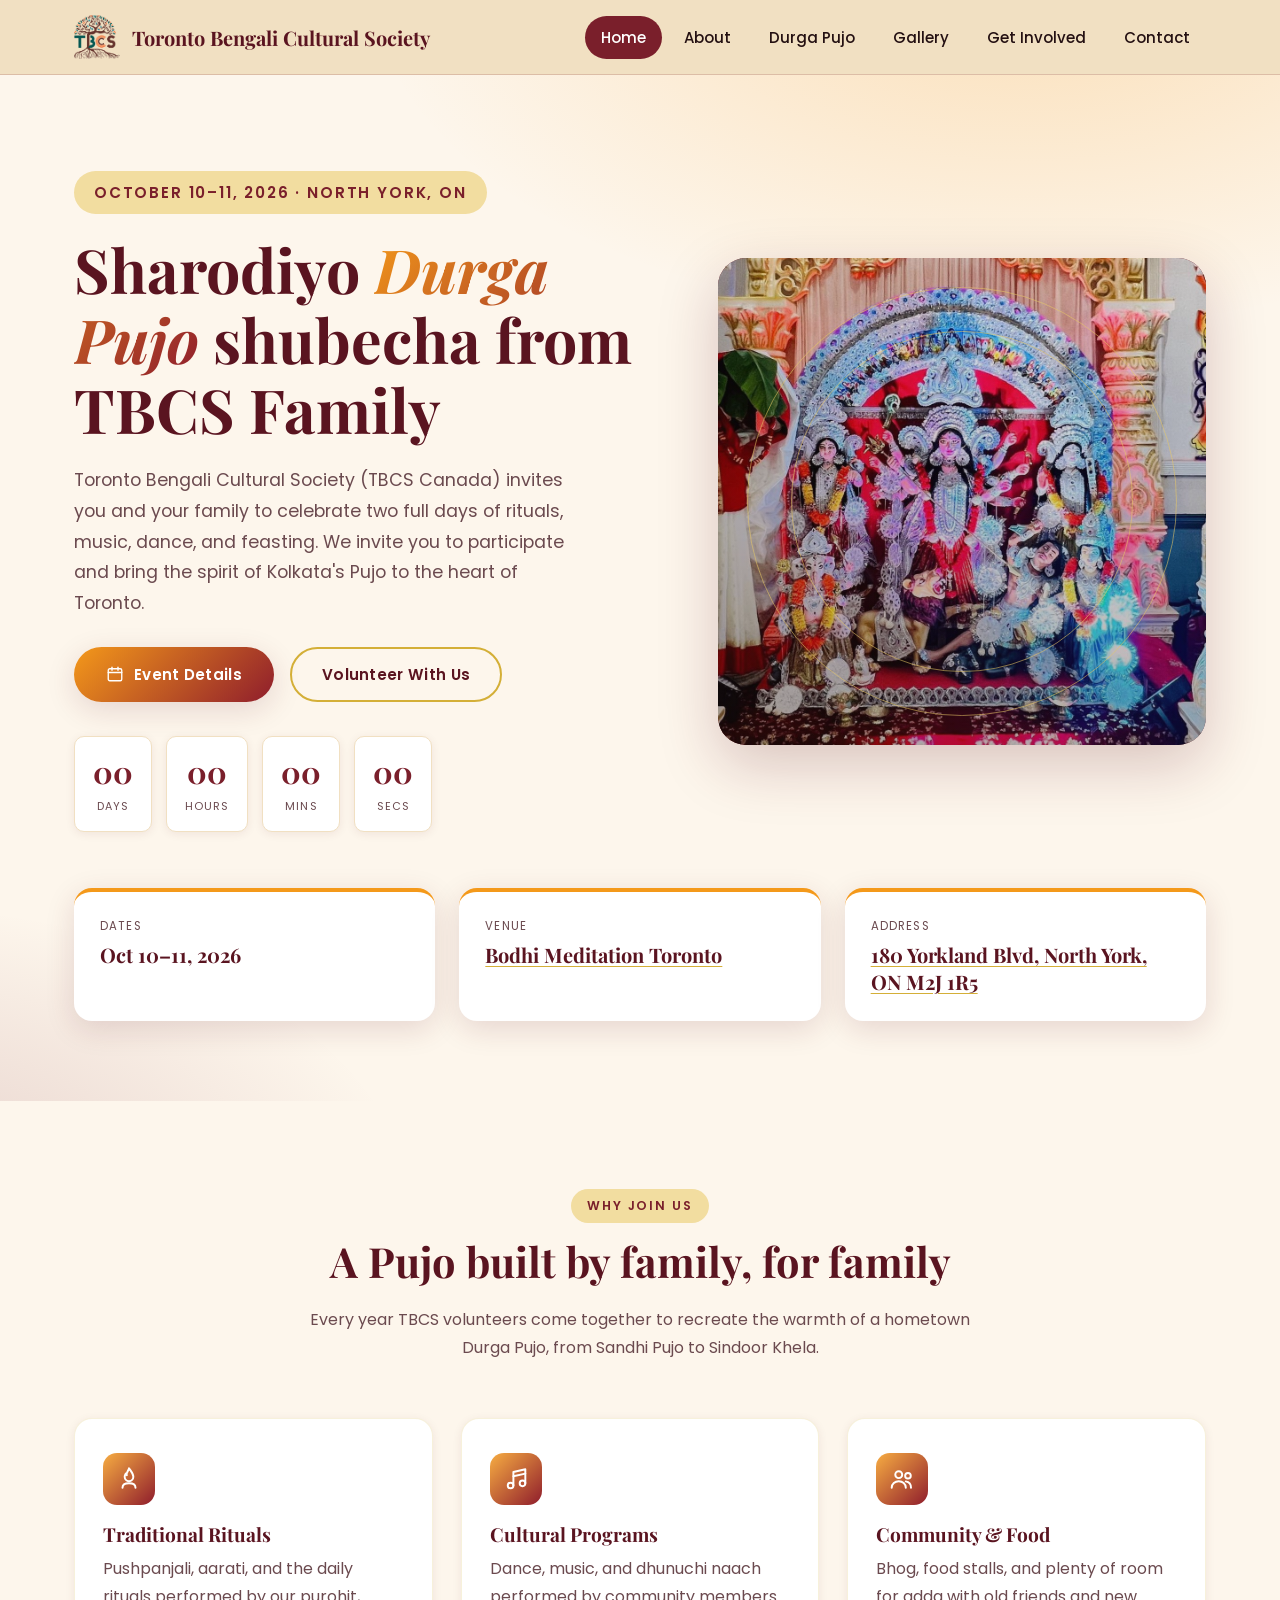
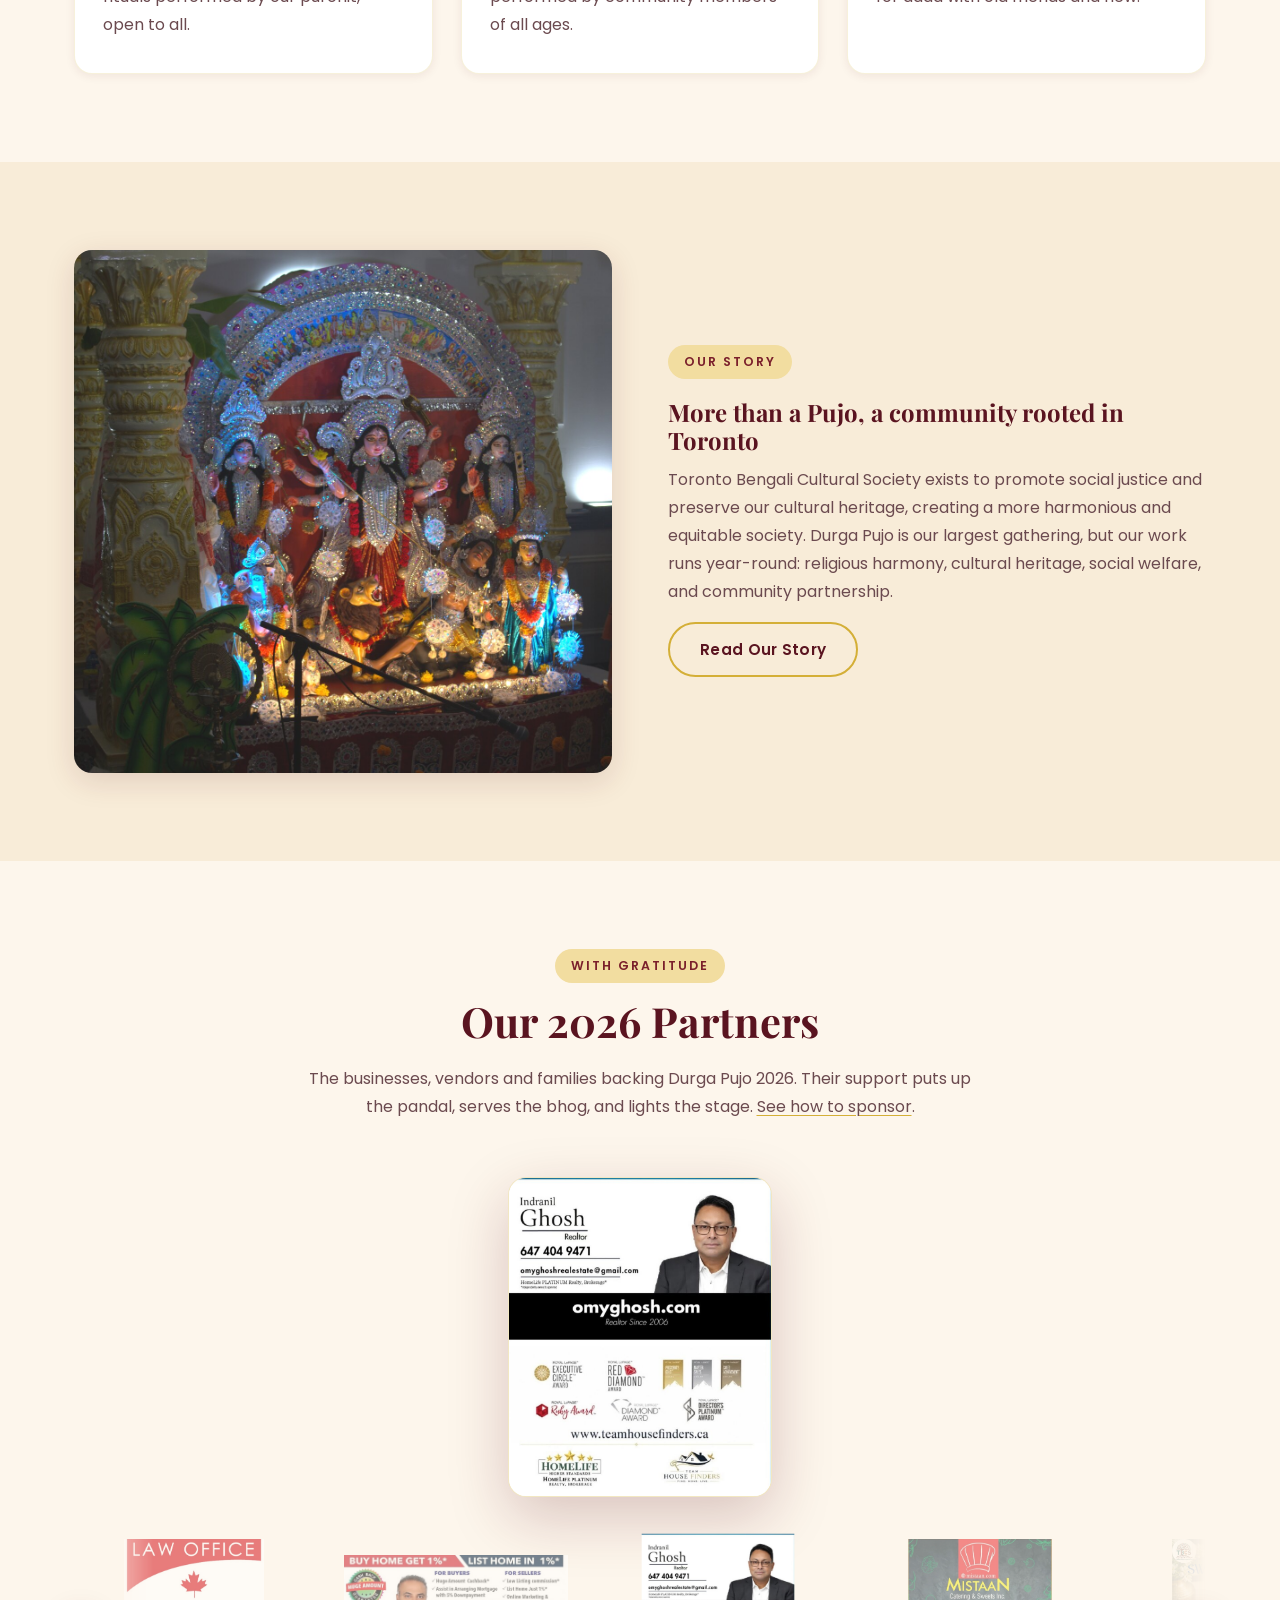
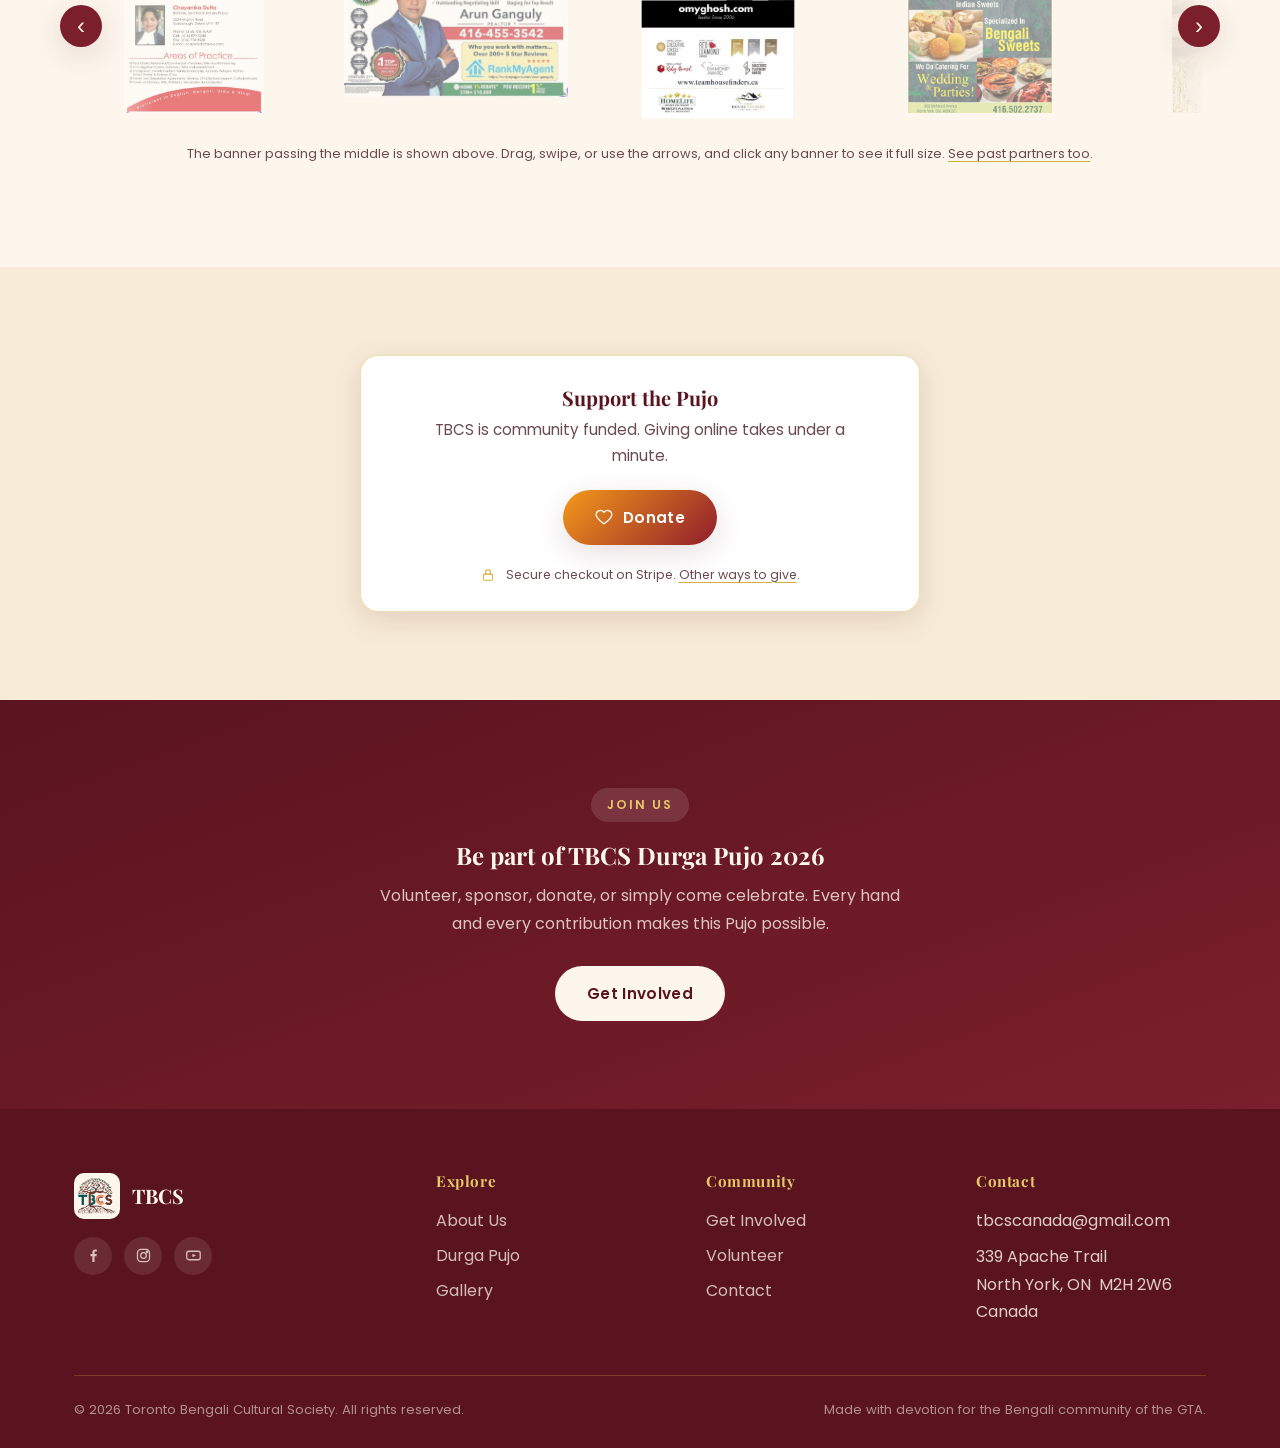
==== commit 511f3511: "Crop Dutta, Ganguly and Ghosh to their adverts too Finishes what the Mistaan crop started: all four " ====
--- a/index.html
+++ b/index.html
@@ -143,9 +143,9 @@
         <div class="sponsor-strip-wrap">
           <div class="sponsor-strip" tabindex="0" role="region" aria-label="Our 2026 partners">
             <div class="sponsor-roll">
-              <img src="images/sponsors-2026/chayanika-dutta.jpg" width="1100" height="1375" alt="Chayanika Dutta, Barrister, Solicitor and Notary Public" loading="lazy" draggable="false">
-              <img src="images/sponsors-2026/arun-ganguly.jpg" width="1100" height="1375" alt="Arun Ganguly, Realtor" loading="lazy" draggable="false">
-              <img src="images/sponsors-2026/indranil-ghosh.jpg" width="1100" height="1375" alt="Indranil Ghosh, Realtor" loading="lazy" draggable="false">
+              <img src="images/sponsors-2026/chayanika-dutta.jpg" width="806" height="996" alt="Chayanika Dutta, Barrister, Solicitor and Notary Public" loading="lazy" draggable="false">
+              <img src="images/sponsors-2026/arun-ganguly.jpg" width="941" height="597" alt="Arun Ganguly, Realtor" loading="lazy" draggable="false">
+              <img src="images/sponsors-2026/indranil-ghosh.jpg" width="784" height="950" alt="Indranil Ghosh, Realtor" loading="lazy" draggable="false">
               <img src="images/sponsors-2026/mistaan.jpg" width="810" height="976" alt="Mistaan Catering and Sweets" loading="lazy" draggable="false">
               <img src="images/sponsors-2026/fishco.jpg" width="1100" height="1375" alt="FISHCO, sweets sponsor" loading="lazy" draggable="false">
               <img src="images/sponsors-2026/the-boxed-decors.jpg" width="1100" height="1374" alt="The Boxed Decors" loading="lazy" draggable="false">
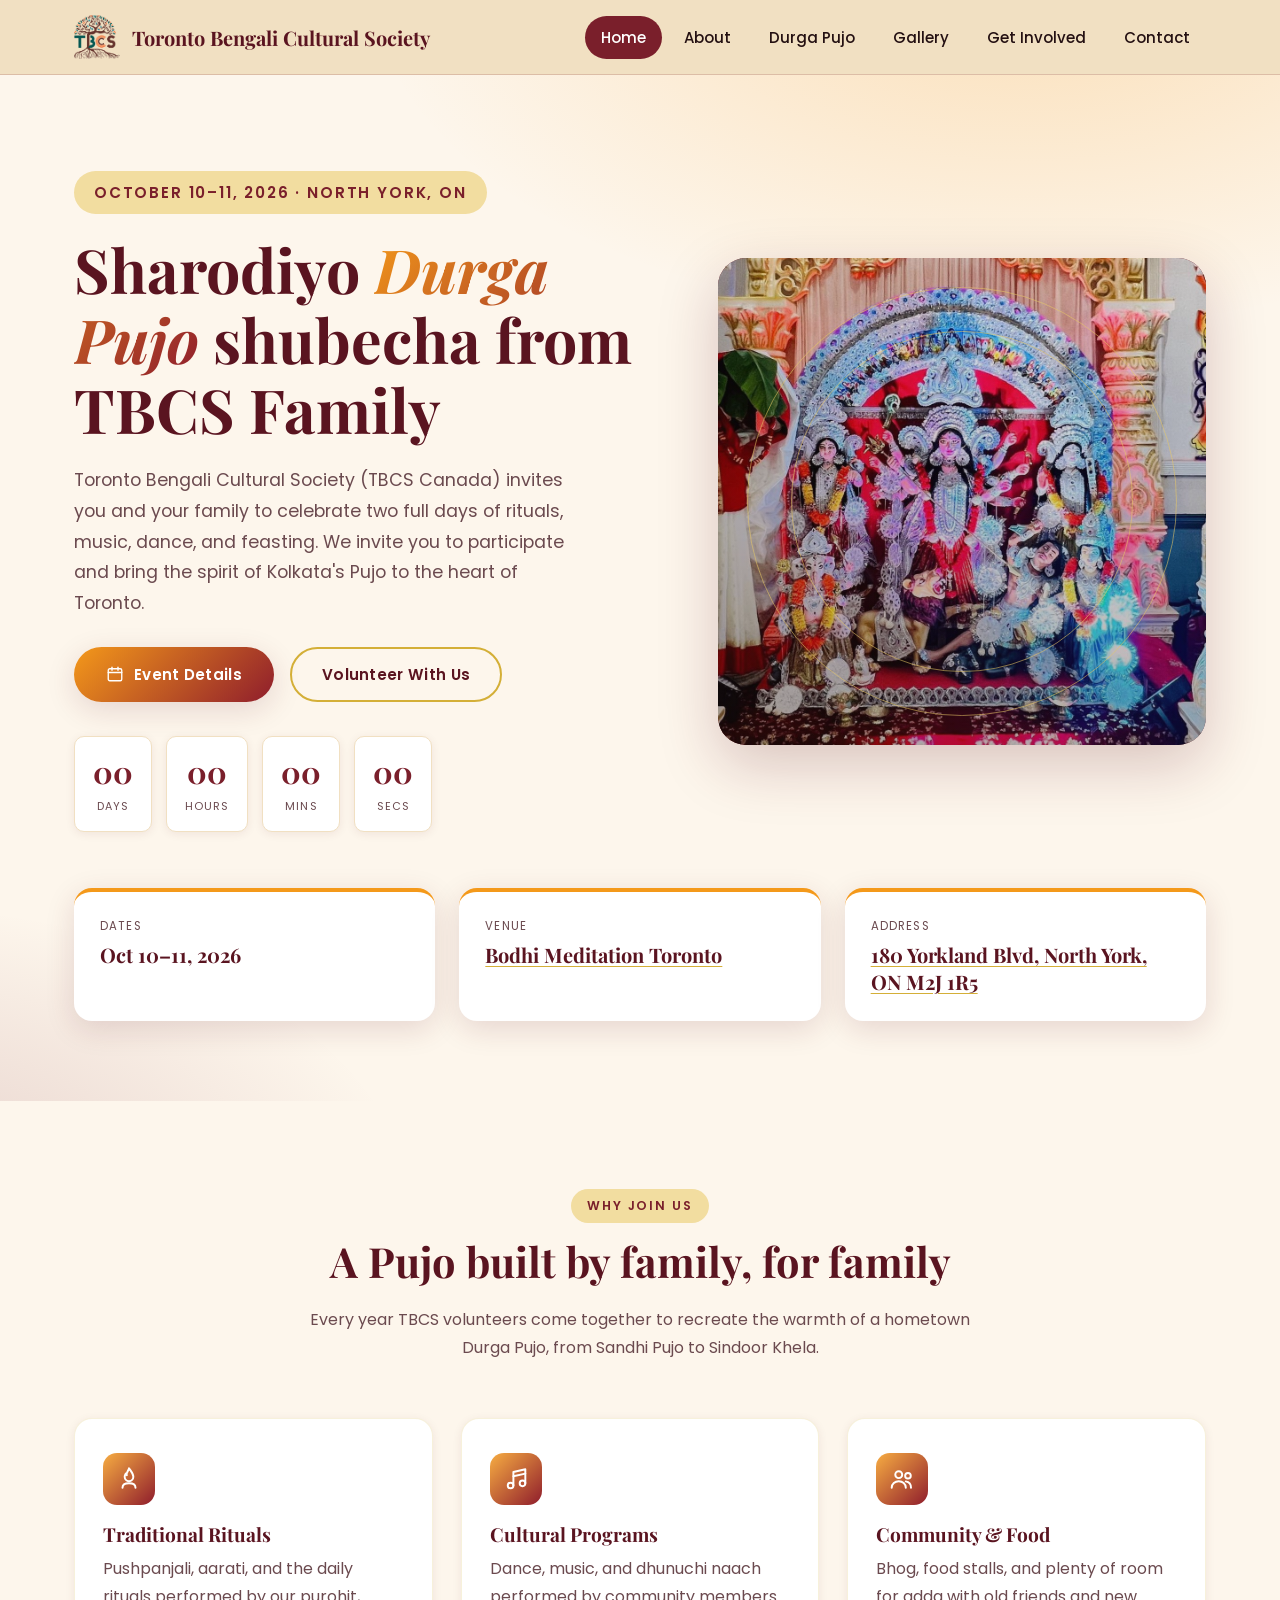
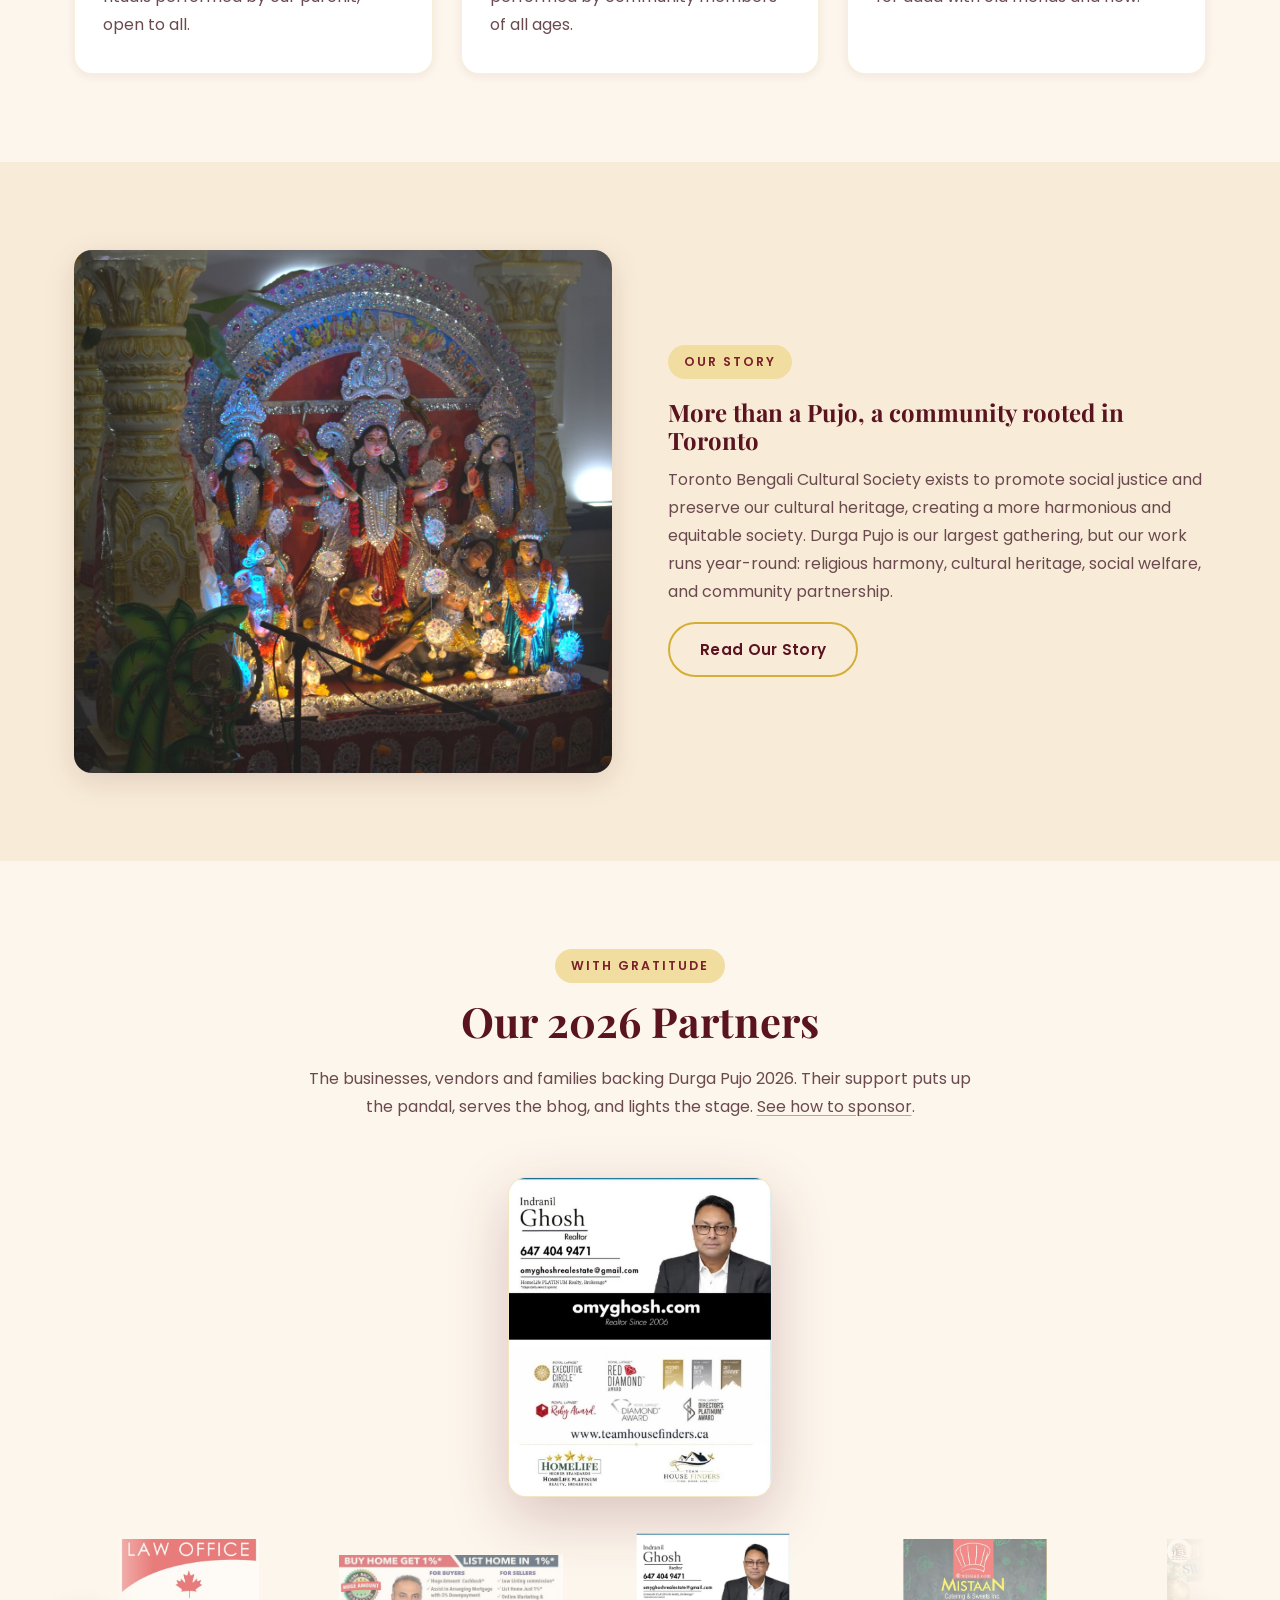
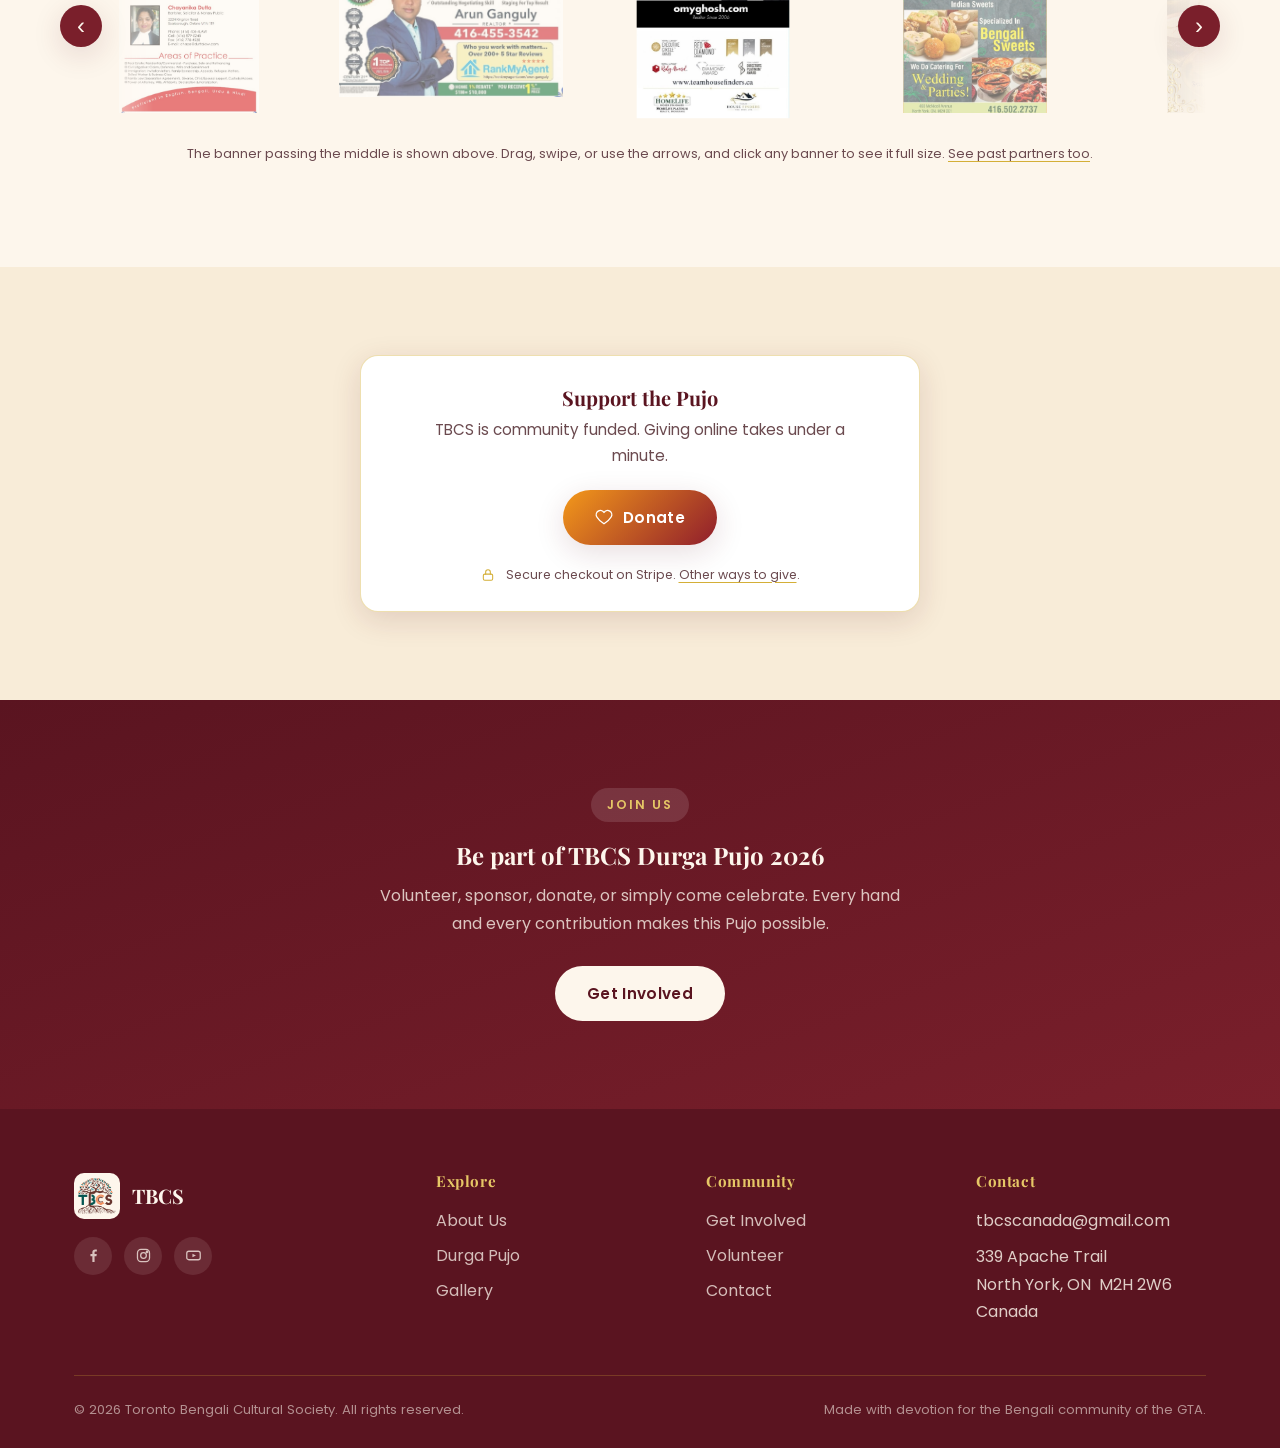
==== commit 4a82d629: "Link Get Involved to the community work One line under "Where Your Donation Goes", no photo and no p" ====
--- a/index.html
+++ b/index.html
@@ -7,7 +7,7 @@
 <meta name="description" content="Join Toronto Bengali Cultural Society (TBCS) for our annual Durga Pujo celebration of rituals, cultural programs, food, and community.">
 <link rel="icon" href="images/favicon.png" type="image/png">
 <link rel="preconnect" href="https://fonts.googleapis.com">
-<link rel="stylesheet" href="css/style.css?v=d96717b2">
+<link rel="stylesheet" href="css/style.css?v=6fc17ad8">
 </head>
 <body>
 
--- a/css/style.css
+++ b/css/style.css
@@ -666,6 +666,7 @@
   margin: 0 0 18px;
 }
 .sponsor-group-label + .sponsor-show { margin-bottom: 40px; }
+.give-aside { text-align: center; margin: 30px auto 0; font-size: 0.9rem; color: var(--text-muted); }
 .sponsor-hint { text-align: center; margin-top: 14px; font-size: 0.8rem; color: var(--text-muted); }
 
 /* -------------------- Gallery -------------------- */
